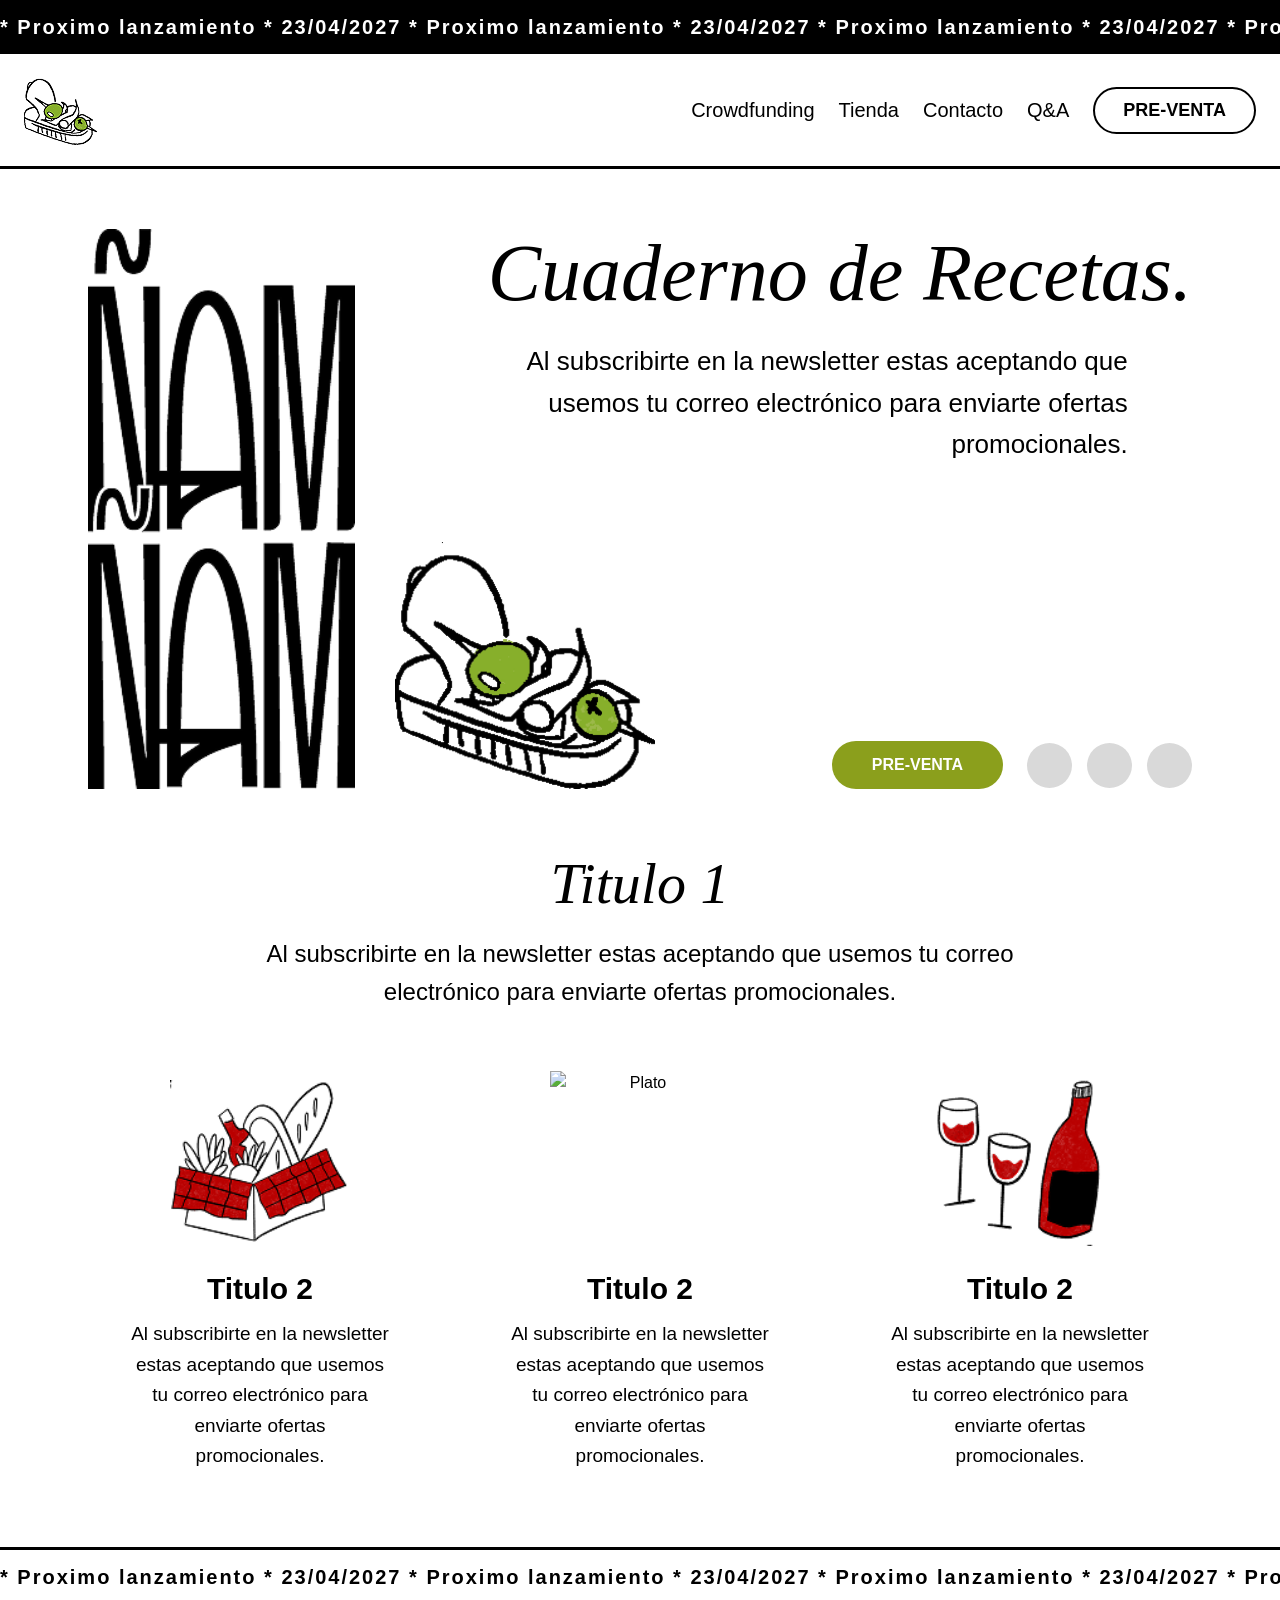
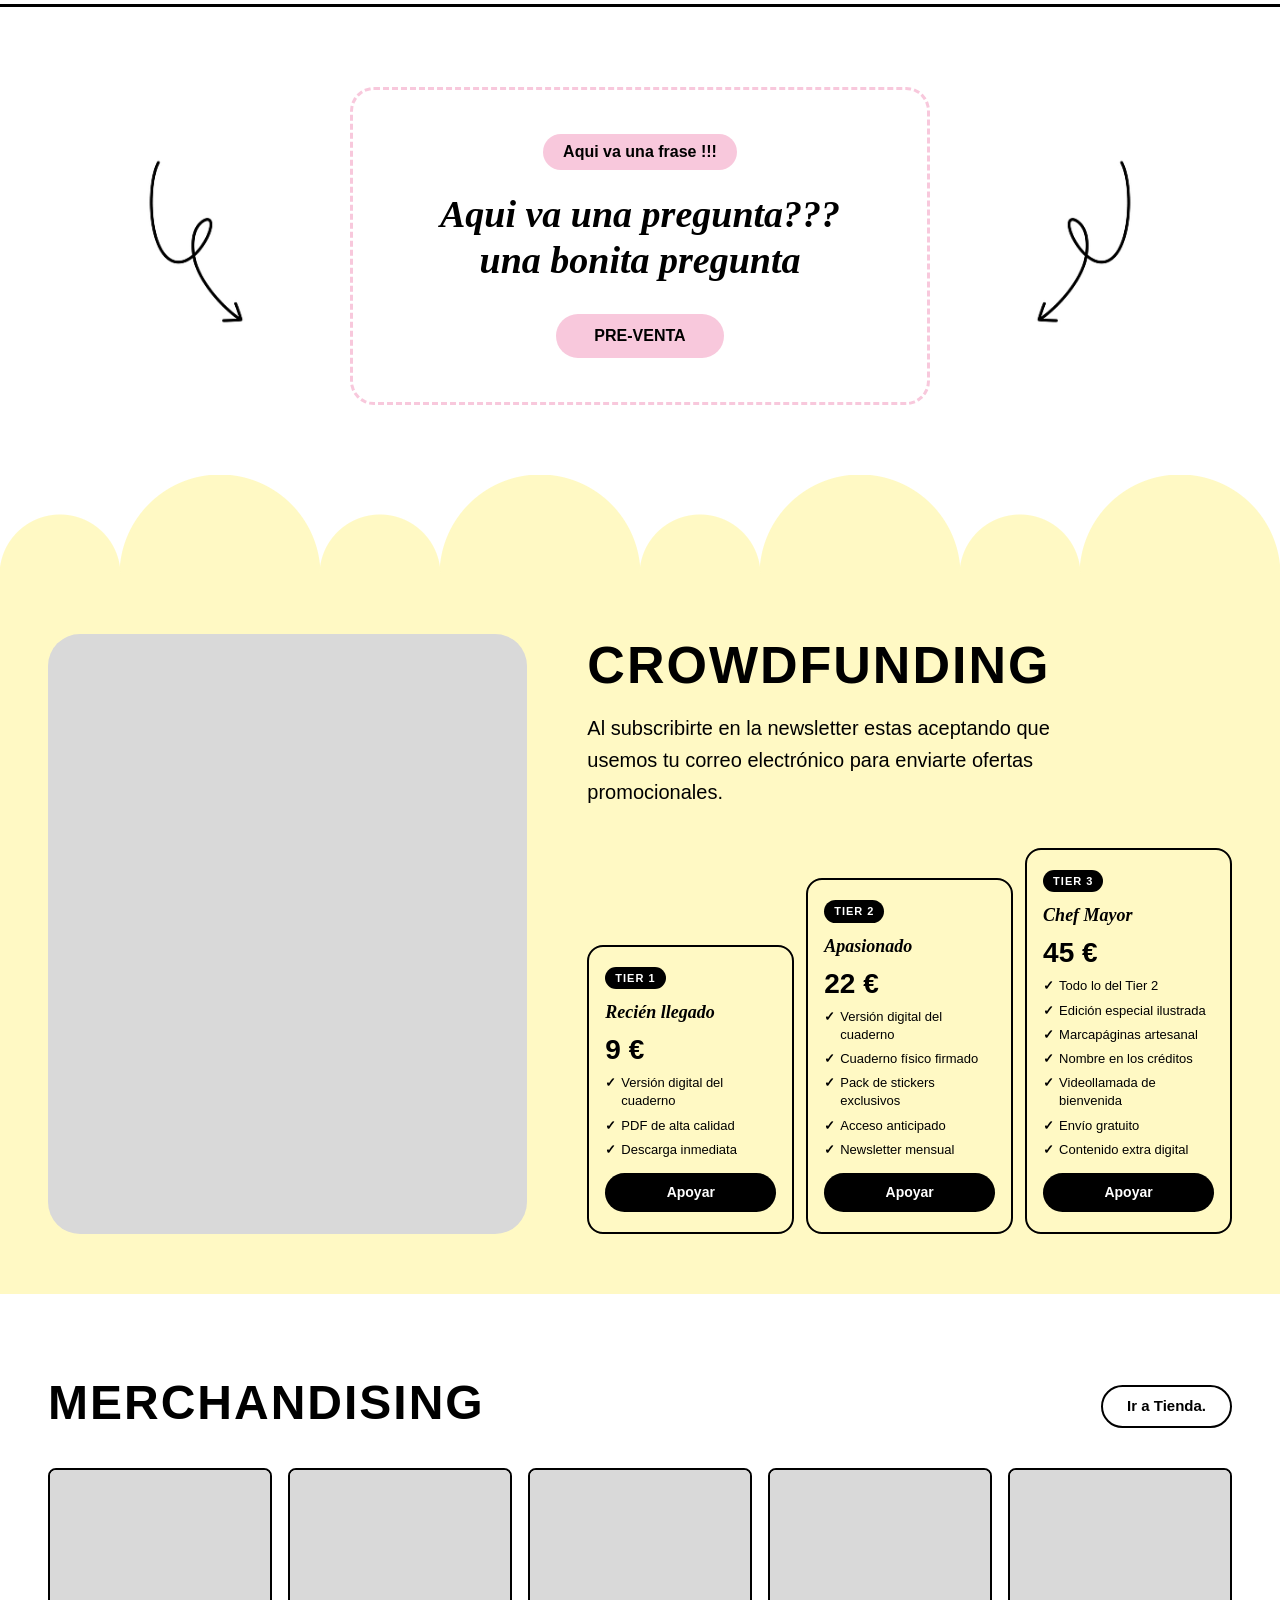
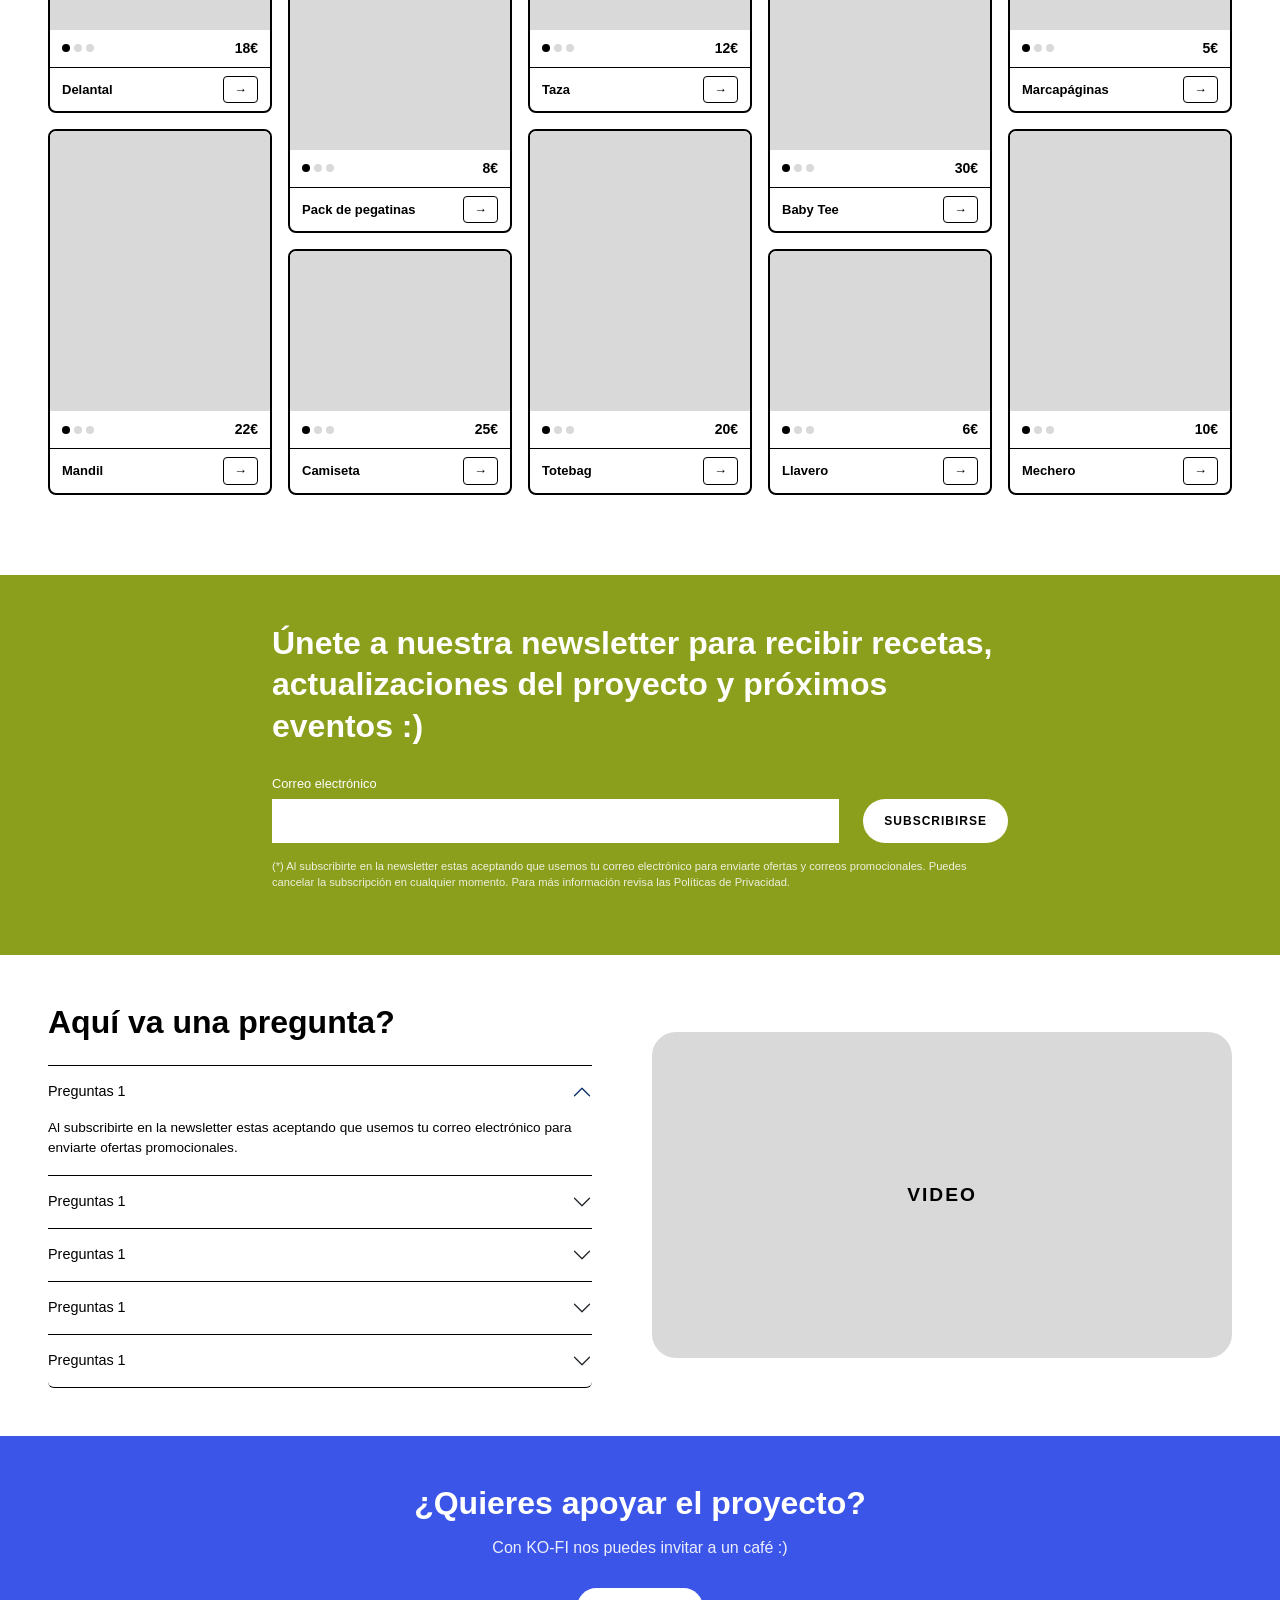
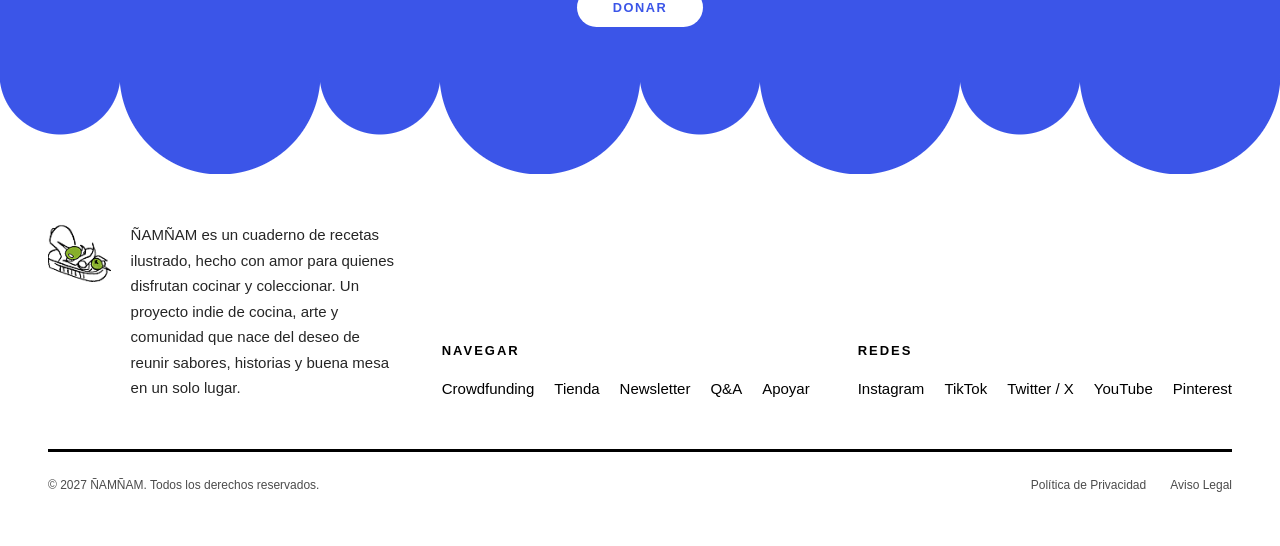
==== index.html @ a2056b52 "Arreglos estilos" ====
<!DOCTYPE html>
<html lang="es">
<head>
    <meta charset="UTF-8">
    <meta name="viewport" content="width=device-width, initial-scale=1.0">
    <title>ÑAMÑAM - Cuaderno de Recetas</title>
    <!-- Bootstrap 5 CSS -->
    <link href="https://cdn.jsdelivr.net/npm/bootstrap@5.3.0/dist/css/bootstrap.min.css" rel="stylesheet">
    <!-- Estilos propios -->
    <link rel="stylesheet" href="css/styles.css">
</head>
<body>

    <!-- MARQUESINA SUPERIOR -->
    <div class="marquesina">
        <div class="marquesina-contenido">
            <span>* Proximo lanzamiento * 23/04/2027 * Proximo lanzamiento * 23/04/2027 * Proximo lanzamiento * 23/04/2027 * Proximo lanzamiento * 23/04/2027 * Proximo lanzamiento * 23/04/2027 * Proximo lanzamiento * 23/04/2027 * Proximo lanzamiento * 23/04/2027 * Proximo lanzamiento * 23/04/2027 </span>
            <span>* Proximo lanzamiento * 23/04/2027 * Proximo lanzamiento * 23/04/2027 * Proximo lanzamiento * 23/04/2027 * Proximo lanzamiento * 23/04/2027 * Proximo lanzamiento * 23/04/2027 * Proximo lanzamiento * 23/04/2027 * Proximo lanzamiento * 23/04/2027 * Proximo lanzamiento * 23/04/2027 </span>
        </div>
    </div>

    <!-- NAVBAR -->
    <nav class="navbar navbar-expand-md py-3">
        <div class="container-fluid d-flex justify-content-between align-items-center px-4">
            <a class="navbar-brand" href="index.html">
                <img src="img/icono-navbar.png" alt="ÑAMÑAM" height="65">
            </a>

            <!-- Boton hamburguesa movil (muestra "+") -->
            <button class="menu-toggle d-md-none ms-auto" id="btnAbrirMenu">+</button>

            <!-- Links desktop -->
            <div class="d-none d-md-flex align-items-center gap-4 ms-auto">
                <a href="#crowdfunding">Crowdfunding</a>
                <a href="#merchandising">Tienda</a>
                <a href="#contacto">Contacto</a>
                <a href="#qa">Q&A</a>
                <a href="#" class="btn-preventa">PRE-VENTA</a>
            </div>
        </div>
    </nav>

    <!-- MENU MOVIL FULLSCREEN -->
    <div class="menu-movil" id="menuMovil">
        <button class="menu-cerrar" id="btnCerrarMenu">&times;</button>
        <div class="menu-movil-links">
            <a href="index.html"><strong>INICIO</strong></a>
            <a href="#crowdfunding">Crowdfunding</a>
            <a href="#merchandising">Tienda</a>
            <a href="#contacto">Contacto</a>
            <a href="#qa">Q&A</a>
            <a href="#" class="btn-preventa-movil">PRE-VENTA</a>
        </div>
        <div class="menu-movil-imagen">
            <div class="placeholder-img" style="width: 100%; height: 300px;"></div>
        </div>
    </div>

    <!-- HERO -->
    <section id="hero">
        <div class="container-fluid px-5">
            <div class="row align-items-start">
                <!-- Columna izquierda: logo + personaje -->
                <div class="col-md-4 mb-4 mb-md-0">
                    <div class="hero-logo-wrapper">
                        <img src="img/namnam-logo.png" alt="ÑAM NAM" class="hero-logo">
                        <img src="img/lata-namnam.png" alt="Personaje ÑAMÑAM" class="hero-personaje">
                    </div>
                </div>
                <!-- Columna derecha: texto, boton y redes -->
                <div class="col-md-8 d-flex flex-column align-items-end text-end">
                    <div>
                        <h1 class="hero-titulo">Cuaderno de Recetas.</h1>
                        <p class="hero-texto">Al subscribirte en la newsletter estas aceptando que usemos tu correo electrónico para enviarte ofertas promocionales.</p>
                    </div>
                    <div class="hero-bottom d-flex align-items-center gap-4">
                        <a href="#" class="btn-preventa-hero">PRE-VENTA</a>
                        <div class="hero-redes">
                            <a href="#" class="red-social"></a>
                            <a href="#" class="red-social"></a>
                            <a href="#" class="red-social"></a>
                        </div>
                    </div>
                </div>
            </div>
        </div>
    </section>

    

    <!-- SECCION CARACTERISTICAS -->
    <section id="caracteristicas">
        <div class="container">
            <div class="caracteristicas-intro text-center">
                <h2 class="caracteristicas-titulo">Titulo 1</h2>
                <p class="caracteristicas-subtitulo">Al subscribirte en la newsletter estas aceptando que usemos tu correo electrónico para enviarte ofertas promocionales.</p>
            </div>
            <div class="row caracteristicas-items">
                <div class="col-md-4 caracteristica-item">
                    <img src="img/cesta.png" alt="Cesta" class="caracteristica-img">
                    <h3 class="caracteristica-titulo">Titulo 2</h3>
                    <p class="caracteristica-texto">Al subscribirte en la newsletter estas aceptando que usemos tu correo electrónico para enviarte ofertas promocionales.</p>
                </div>
                <div class="col-md-4 caracteristica-item">
                    <img src="img/plato.png" alt="Plato" class="caracteristica-img">
                    <h3 class="caracteristica-titulo">Titulo 2</h3>
                    <p class="caracteristica-texto">Al subscribirte en la newsletter estas aceptando que usemos tu correo electrónico para enviarte ofertas promocionales.</p>
                </div>
                <div class="col-md-4 caracteristica-item">
                    <img src="img/vino.png" alt="Vino" class="caracteristica-img">
                    <h3 class="caracteristica-titulo">Titulo 2</h3>
                    <p class="caracteristica-texto">Al subscribirte en la newsletter estas aceptando que usemos tu correo electrónico para enviarte ofertas promocionales.</p>
                </div>
            </div>
        </div>
        <div class="marquesina-blanca">
            <div class="marquesina-contenido">
                <span>* Proximo lanzamiento * 23/04/2027 * Proximo lanzamiento * 23/04/2027 * Proximo lanzamiento * 23/04/2027 * Proximo lanzamiento * 23/04/2027 * Proximo lanzamiento * 23/04/2027 * Proximo lanzamiento * 23/04/2027 * Proximo lanzamiento * 23/04/2027 * Proximo lanzamiento * 23/04/2027 </span>
                <span>* Proximo lanzamiento * 23/04/2027 * Proximo lanzamiento * 23/04/2027 * Proximo lanzamiento * 23/04/2027 * Proximo lanzamiento * 23/04/2027 * Proximo lanzamiento * 23/04/2027 * Proximo lanzamiento * 23/04/2027 * Proximo lanzamiento * 23/04/2027 * Proximo lanzamiento * 23/04/2027 </span>
            </div>
        </div>
    </section>

    <!-- SECCION PREVENTA + CROWDFUNDING -->
    <section id="crowdfunding">

        <!-- Caja frase/pregunta con borde rosa discontinuo -->
        <div class="preventa-box-wrapper">
            <div class="preventa-arrow preventa-arrow-left">
                <img src="img/flecha-cajarosa.png" alt="">
            </div>
            <div class="preventa-box text-center">
                <span class="preventa-tag">Aqui va una frase !!!</span>
                <p class="preventa-pregunta">Aqui va una pregunta??? una bonita pregunta</p>
                <a href="#" class="btn-preventa-pink">PRE-VENTA</a>
            </div>
            <div class="preventa-arrow preventa-arrow-right">
                <img src="img/flecha-cajarosa.png" alt="">
            </div>
        </div>

        <!-- Borde superior semicirculos -->
        <div class="crowdfunding-wave"></div>

        <!-- Area crowdfunding -->
        <div class="crowdfunding-content">
            <div class="container-fluid px-5">
                <div class="row align-items-stretch">
                    <!-- Imagen izquierda -->
                    <div class="col-md-5 mb-4 mb-md-0 d-flex">
                        <div class="placeholder-img crowdfunding-img-placeholder"></div>
                    </div>
                    <!-- Contenido derecha -->
                    <div class="col-md-7 ps-md-5">
                        <h2 class="crowdfunding-titulo">CROWDFUNDING</h2>
                        <p class="crowdfunding-subtitulo">Al subscribirte en la newsletter estas aceptando que usemos tu correo electrónico para enviarte ofertas promocionales.</p>
                        <div class="tiers-container">

                            <!-- Tier 1 -->
                            <div class="tier-card">
                                <span class="tier-badge">Tier 1</span>
                                <p class="tier-card-nombre">Recién llegado</p>
                                <p class="tier-card-precio">9 €</p>
                                <ul class="tier-card-features">
                                    <li>Versión digital del cuaderno</li>
                                    <li>PDF de alta calidad</li>
                                    <li>Descarga inmediata</li>
                                </ul>
                                <a href="#" class="tier-card-btn">Apoyar</a>
                            </div>

                            <!-- Tier 2 -->
                            <div class="tier-card tier-card--medio">
                                <span class="tier-badge">Tier 2</span>
                                <p class="tier-card-nombre">Apasionado</p>
                                <p class="tier-card-precio">22 €</p>
                                <ul class="tier-card-features">
                                    <li>Versión digital del cuaderno</li>
                                    <li>Cuaderno físico firmado</li>
                                    <li>Pack de stickers exclusivos</li>
                                    <li>Acceso anticipado</li>
                                    <li>Newsletter mensual</li>
                                </ul>
                                <a href="#" class="tier-card-btn">Apoyar</a>
                            </div>

                            <!-- Tier 3 -->
                            <div class="tier-card tier-card--premium">
                                <span class="tier-badge tier-badge--premium">Tier 3</span>
                                <p class="tier-card-nombre">Chef Mayor</p>
                                <p class="tier-card-precio">45 €</p>
                                <ul class="tier-card-features">
                                    <li>Todo lo del Tier 2</li>
                                    <li>Edición especial ilustrada</li>
                                    <li>Marcapáginas artesanal</li>
                                    <li>Nombre en los créditos</li>
                                    <li>Videollamada de bienvenida</li>
                                    <li>Envío gratuito</li>
                                    <li>Contenido extra digital</li>
                                </ul>
                                <a href="#" class="tier-card-btn tier-card-btn--premium">Apoyar</a>
                            </div>

                        </div>
                    </div>
                </div>
            </div>
        </div>

    </section>

    <!-- MERCHANDISING -->
    <section id="merchandising">
        <div class="container-fluid px-5">

            <!-- Cabecera -->
            <div class="merch-header">
                <h2 class="merch-titulo">MERCHANDISING</h2>
                <a href="#" class="btn-ir-tienda">Ir a Tienda.</a>
            </div>

            <div class="merch-masonry">
                    <div class="merch-col">
                        <div class="merch-card">
                            <div class="placeholder-img merch-img"></div>
                            <div class="merch-card-meta">
                                <div class="merch-dots"><span class="merch-dot merch-dot--on"></span><span class="merch-dot"></span><span class="merch-dot"></span></div>
                                <span class="merch-precio">18€</span>
                            </div>
                            <div class="merch-card-footer">
                                <span class="merch-nombre">Delantal</span>
                                <a href="#" class="merch-ir">→</a>
                            </div>
                        </div>
                        <div class="merch-card">
                            <div class="placeholder-img merch-img merch-img--tall"></div>
                            <div class="merch-card-meta">
                                <div class="merch-dots"><span class="merch-dot merch-dot--on"></span><span class="merch-dot"></span><span class="merch-dot"></span></div>
                                <span class="merch-precio">22€</span>
                            </div>
                            <div class="merch-card-footer">
                                <span class="merch-nombre">Mandil</span>
                                <a href="#" class="merch-ir">→</a>
                            </div>
                        </div>
                    </div>
                    <div class="merch-col">
                        <div class="merch-card">
                            <div class="placeholder-img merch-img merch-img--tall"></div>
                            <div class="merch-card-meta">
                                <div class="merch-dots"><span class="merch-dot merch-dot--on"></span><span class="merch-dot"></span><span class="merch-dot"></span></div>
                                <span class="merch-precio">8€</span>
                            </div>
                            <div class="merch-card-footer">
                                <span class="merch-nombre">Pack de pegatinas</span>
                                <a href="#" class="merch-ir">→</a>
                            </div>
                        </div>
                        <div class="merch-card">
                            <div class="placeholder-img merch-img"></div>
                            <div class="merch-card-meta">
                                <div class="merch-dots"><span class="merch-dot merch-dot--on"></span><span class="merch-dot"></span><span class="merch-dot"></span></div>
                                <span class="merch-precio">25€</span>
                            </div>
                            <div class="merch-card-footer">
                                <span class="merch-nombre">Camiseta</span>
                                <a href="#" class="merch-ir">→</a>
                            </div>
                        </div>
                    </div>
                    <div class="merch-col">
                        <div class="merch-card">
                            <div class="placeholder-img merch-img"></div>
                            <div class="merch-card-meta">
                                <div class="merch-dots"><span class="merch-dot merch-dot--on"></span><span class="merch-dot"></span><span class="merch-dot"></span></div>
                                <span class="merch-precio">12€</span>
                            </div>
                            <div class="merch-card-footer">
                                <span class="merch-nombre">Taza</span>
                                <a href="#" class="merch-ir">→</a>
                            </div>
                        </div>
                        <div class="merch-card">
                            <div class="placeholder-img merch-img merch-img--tall"></div>
                            <div class="merch-card-meta">
                                <div class="merch-dots"><span class="merch-dot merch-dot--on"></span><span class="merch-dot"></span><span class="merch-dot"></span></div>
                                <span class="merch-precio">20€</span>
                            </div>
                            <div class="merch-card-footer">
                                <span class="merch-nombre">Totebag</span>
                                <a href="#" class="merch-ir">→</a>
                            </div>
                        </div>
                    </div>
                    <div class="merch-col">
                        <div class="merch-card">
                            <div class="placeholder-img merch-img merch-img--tall"></div>
                            <div class="merch-card-meta">
                                <div class="merch-dots"><span class="merch-dot merch-dot--on"></span><span class="merch-dot"></span><span class="merch-dot"></span></div>
                                <span class="merch-precio">30€</span>
                            </div>
                            <div class="merch-card-footer">
                                <span class="merch-nombre">Baby Tee</span>
                                <a href="#" class="merch-ir">→</a>
                            </div>
                        </div>
                        <div class="merch-card">
                            <div class="placeholder-img merch-img"></div>
                            <div class="merch-card-meta">
                                <div class="merch-dots"><span class="merch-dot merch-dot--on"></span><span class="merch-dot"></span><span class="merch-dot"></span></div>
                                <span class="merch-precio">6€</span>
                            </div>
                            <div class="merch-card-footer">
                                <span class="merch-nombre">Llavero</span>
                                <a href="#" class="merch-ir">→</a>
                            </div>
                        </div>
                    </div>
                    <div class="merch-col">
                        <div class="merch-card">
                            <div class="placeholder-img merch-img"></div>
                            <div class="merch-card-meta">
                                <div class="merch-dots"><span class="merch-dot merch-dot--on"></span><span class="merch-dot"></span><span class="merch-dot"></span></div>
                                <span class="merch-precio">5€</span>
                            </div>
                            <div class="merch-card-footer">
                                <span class="merch-nombre">Marcapáginas</span>
                                <a href="#" class="merch-ir">→</a>
                            </div>
                        </div>
                        <div class="merch-card">
                            <div class="placeholder-img merch-img merch-img--tall"></div>
                            <div class="merch-card-meta">
                                <div class="merch-dots"><span class="merch-dot merch-dot--on"></span><span class="merch-dot"></span><span class="merch-dot"></span></div>
                                <span class="merch-precio">10€</span>
                            </div>
                            <div class="merch-card-footer">
                                <span class="merch-nombre">Mechero</span>
                                <a href="#" class="merch-ir">→</a>
                            </div>
                        </div>
                    </div>
                </div>

        </div>
    </section>

    <!-- NEWSLETTER -->
    <section id="newsletter">
        <div class="container py-5">
            <div class="row justify-content-center">
                <div class="col-12 col-md-10 col-lg-8">
                    <h2 class="newsletter-titulo">Únete a nuestra newsletter para recibir recetas, actualizaciones del proyecto y próximos eventos :)</h2>
                    <div class="newsletter-form mt-4">
                        <label class="newsletter-label" for="newsletter-email">Correo electrónico</label>
                        <div class="d-flex gap-4 mt-1">
                            <input type="email" id="newsletter-email" class="form-control newsletter-input" placeholder="">
                            <button class="btn newsletter-btn" type="button">SUBSCRIBIRSE</button>
                        </div>
                    </div>
                    <p class="newsletter-disclaimer mt-3">(*) Al subscribirte en la newsletter estas aceptando que usemos tu correo electrónico para enviarte ofertas y correos promocionales. Puedes cancelar la subscripción en cualquier momento. Para más información revisa las Políticas de Privacidad.</p>
                </div>
            </div>
        </div>
    </section>

    <!-- FAQ + VIDEO -->
    <section id="qa">
        <div class="container-fluid px-5 py-5">
            <div class="row align-items-center">

                <!-- Columna izquierda: FAQ -->
                <div class="col-12 col-md-6 pe-md-5">
                    <h2 class="faq-titulo mb-4">Aquí va una pregunta?</h2>
                    <div class="accordion faq-accordion" id="faqAccordion">

                        <div class="accordion-item faq-item">
                            <h2 class="accordion-header">
                                <button class="accordion-button faq-btn" type="button" data-bs-toggle="collapse" data-bs-target="#faq1">
                                    Preguntas 1
                                </button>
                            </h2>
                            <div id="faq1" class="accordion-collapse collapse show" data-bs-parent="#faqAccordion">
                                <div class="accordion-body faq-body">
                                    Al subscribirte en la newsletter estas aceptando que usemos tu correo electrónico para enviarte ofertas promocionales.
                                </div>
                            </div>
                        </div>

                        <div class="accordion-item faq-item">
                            <h2 class="accordion-header">
                                <button class="accordion-button faq-btn collapsed" type="button" data-bs-toggle="collapse" data-bs-target="#faq2">
                                    Preguntas 1
                                </button>
                            </h2>
                            <div id="faq2" class="accordion-collapse collapse" data-bs-parent="#faqAccordion">
                                <div class="accordion-body faq-body">
                                    Al subscribirte en la newsletter estas aceptando que usemos tu correo electrónico para enviarte ofertas promocionales.
                                </div>
                            </div>
                        </div>

                        <div class="accordion-item faq-item">
                            <h2 class="accordion-header">
                                <button class="accordion-button faq-btn collapsed" type="button" data-bs-toggle="collapse" data-bs-target="#faq3">
                                    Preguntas 1
                                </button>
                            </h2>
                            <div id="faq3" class="accordion-collapse collapse" data-bs-parent="#faqAccordion">
                                <div class="accordion-body faq-body">
                                    Al subscribirte en la newsletter estas aceptando que usemos tu correo electrónico para enviarte ofertas promocionales.
                                </div>
                            </div>
                        </div>

                        <div class="accordion-item faq-item">
                            <h2 class="accordion-header">
                                <button class="accordion-button faq-btn collapsed" type="button" data-bs-toggle="collapse" data-bs-target="#faq4">
                                    Preguntas 1
                                </button>
                            </h2>
                            <div id="faq4" class="accordion-collapse collapse" data-bs-parent="#faqAccordion">
                                <div class="accordion-body faq-body">
                                    Al subscribirte en la newsletter estas aceptando que usemos tu correo electrónico para enviarte ofertas promocionales.
                                </div>
                            </div>
                        </div>

                        <div class="accordion-item faq-item">
                            <h2 class="accordion-header">
                                <button class="accordion-button faq-btn collapsed" type="button" data-bs-toggle="collapse" data-bs-target="#faq5">
                                    Preguntas 1
                                </button>
                            </h2>
                            <div id="faq5" class="accordion-collapse collapse" data-bs-parent="#faqAccordion">
                                <div class="accordion-body faq-body">
                                    Al subscribirte en la newsletter estas aceptando que usemos tu correo electrónico para enviarte ofertas promocionales.
                                </div>
                            </div>
                        </div>

                    </div>
                </div>

                <!-- Columna derecha: Video -->
                <div class="col-12 col-md-6 mt-5 mt-md-0 d-flex">
                    <div class="faq-video-placeholder">
                        <span class="faq-video-label">VIDEO</span>
                    </div>
                </div>

            </div>
        </div>
    </section>

    <!-- APOYAR / KO-FI -->
    <section id="apoyar">
        <div class="container py-5 text-center">
            <h2 class="apoyar-titulo">¿Quieres apoyar el proyecto?</h2>
            <p class="apoyar-subtitulo">Con KO-FI nos puedes invitar a un café :)</p>
            <a href="https://ko-fi.com" target="_blank" class="btn-donar">DONAR</a>
        </div>
    </section>

    <!-- WAVE TRANSICION APOYAR -> FOOTER -->
    <div class="apoyar-wave"></div>

    <!-- FOOTER -->
    <footer id="footer">
        <div class="container-fluid px-5 pt-5 pb-4">
            <div class="footer-top">

                <!-- Logo + descripcion en horizontal -->
                <div class="footer-brand">
                    <img src="img/icono-navbar.png" alt="ÑAMÑAM" class="footer-logo">
                    <p class="footer-descripcion">ÑAMÑAM es un cuaderno de recetas ilustrado, hecho con amor para quienes disfrutan cocinar y coleccionar. Un proyecto indie de cocina, arte y comunidad que nace del deseo de reunir sabores, historias y buena mesa en un solo lugar.</p>
                </div>

                <!-- Navegar + Redes agrupadas a la derecha -->
                <div class="footer-nav-group">
                    <div>
                        <h4 class="footer-heading">Navegar</h4>
                        <ul class="footer-links">
                            <li><a href="#crowdfunding">Crowdfunding</a></li>
                            <li><a href="#merchandising">Tienda</a></li>
                            <li><a href="#newsletter">Newsletter</a></li>
                            <li><a href="#qa">Q&A</a></li>
                            <li><a href="#apoyar">Apoyar</a></li>
                        </ul>
                    </div>
                    <div>
                        <h4 class="footer-heading">Redes</h4>
                        <ul class="footer-links">
                            <li><a href="#">Instagram</a></li>
                            <li><a href="#">TikTok</a></li>
                            <li><a href="#">Twitter / X</a></li>
                            <li><a href="#">YouTube</a></li>
                            <li><a href="#">Pinterest</a></li>
                        </ul>
                    </div>
                </div>

            </div>

            <!-- Linea separadora -->
            <div class="footer-divider"></div>

            <!-- Copyright + legal -->
            <div class="footer-bottom">
                <span class="footer-copy">© 2027 ÑAMÑAM. Todos los derechos reservados.</span>
                <div class="footer-legal">
                    <a href="#">Política de Privacidad</a>
                    <a href="#">Aviso Legal</a>
                </div>
            </div>
        </div>
    </footer>

    <!-- Bootstrap 5 JS -->
    <script src="https://cdn.jsdelivr.net/npm/bootstrap@5.3.0/dist/js/bootstrap.bundle.min.js"></script>
    <!-- JS propio -->
    <script src="js/main.js"></script>
</body>
</html>
---- css/styles.css ----
/* ===== VARIABLES GLOBALES ===== */
:root {
    --verde-oliva: #8B9F1C;
    --rosa: #F8C8DC;
    --amarillo: #FFF9C4;
    --gris: #D9D9D9;
    --negro: #000000;
    --blanco: #FFFFFF;
}

/* ===== RESET BASICO ===== */
* {
    margin: 0;
    padding: 0;
    box-sizing: border-box;
}

body {
    font-family: Arial, Helvetica, sans-serif;
    color: var(--negro);
    background-color: var(--blanco);
}

a {
    text-decoration: none;
    color: var(--negro);
}

img {
    max-width: 100%;
    height: auto;
}

/* ===== MARQUESINA ===== */
.marquesina {
    background-color: var(--negro);
    color: var(--blanco);
    overflow: hidden;
    white-space: nowrap;
    padding: 12px 0;
    font-size: 20px;
    font-weight: bold;
    letter-spacing: 2px;
}

.marquesina-contenido {
    display: inline-block;
    animation: marquesina-scroll 30s linear infinite;
}

.marquesina-contenido span {
    display: inline-block;
}

@keyframes marquesina-scroll {
    0% {
        transform: translateX(0);
    }
    100% {
        transform: translateX(-50%);
    }
}

/* ===== NAVBAR ===== */
.navbar {
    background-color: var(--blanco);
    border-bottom: 3px solid var(--negro);
}

.navbar a {
    font-size: 20px;
}

.btn-preventa {
    border: 2px solid var(--negro);
    border-radius: 50px;
    padding: 8px 28px !important;
    font-size: 18px !important;
    font-weight: bold;
    transition: background-color 0.3s;
}

.btn-preventa:hover {
    background-color: var(--negro);
    color: var(--blanco);
}

/* ===== BOTON MENU MOVIL (+) ===== */
.menu-toggle {
    background: none;
    border: none;
    font-size: 30px;
    font-weight: bold;
    cursor: pointer;
    line-height: 1;
    position: absolute;
    right: 15px;
    top: 50%;
    transform: translateY(-50%);
}

.navbar .container {
    position: relative;
}

/* ===== MENU MOVIL FULLSCREEN ===== */
.menu-movil {
    display: none;
    position: fixed;
    top: 0;
    left: 0;
    width: 100%;
    height: 100vh;
    background-color: var(--blanco);
    z-index: 9999;
    padding: 30px;
    flex-direction: column;
}

.menu-movil.activo {
    display: flex;
}

.menu-cerrar {
    background: none;
    border: none;
    font-size: 35px;
    cursor: pointer;
    align-self: flex-end;
}

.menu-movil-links {
    display: flex;
    flex-direction: column;
    gap: 20px;
    margin-top: 20px;
    font-size: 20px;
}

.btn-preventa-movil {
    border: 2px solid var(--negro);
    border-radius: 50px;
    padding: 8px 25px;
    display: inline-block;
    width: fit-content;
    font-weight: bold;
}

.menu-movil-imagen {
    margin-top: auto;
    text-align: center;
}

/* ===== PLACEHOLDERS DE IMAGEN ===== */
.placeholder-img {
    background-color: var(--gris);
    width: 100%;
    height: 200px;
}

/* ===== HERO ===== */
#hero {
    padding: 0 40px 60px;
    margin-top: 60px;
}

#hero .col-md-8 {
    align-self: flex-start;
    padding-top: 0;
    min-height: 560px;
    justify-content: space-between;
}

.hero-logo-wrapper {
    display: flex;
    align-items: flex-end;
    gap: 40px;
}

.hero-logo {
    height: 560px;
    width: auto;
    flex-shrink: 0;
}

.hero-personaje {
    width: 260px;
    flex-shrink: 0;
    align-self: flex-end;
}

.hero-titulo {
    font-family: Georgia, 'Times New Roman', serif;
    font-size: 80px;
    font-style: italic;
    margin-bottom: 24px;
    line-height: 1.1;
}

.hero-texto {
    font-size: 26px;
    line-height: 1.6;
    margin-bottom: 36px;
    max-width: 50vw;
}

.btn-preventa-hero {
    display: inline-block;
    background-color: var(--verde-oliva);
    color: var(--blanco);
    padding: 12px 40px;
    border-radius: 50px;
    font-weight: bold;
    font-size: 16px;
}

.btn-preventa-hero:hover {
    background-color: #6e7f16;
    color: var(--blanco);
}

.hero-redes {
    display: flex;
    gap: 15px;
}

.red-social {
    display: inline-block;
    width: 45px;
    height: 45px;
    background-color: var(--gris);
    border-radius: 50%;
}

.red-social:hover {
    background-color: #b0b0b0;
}

@media (max-width: 767px) {
    .hero-logo {
        height: 250px;
    }
    .hero-personaje {
        width: 120px;
    }
    #hero .col-md-7 {
        align-items: flex-start !important;
        text-align: left !important;
    }
}

/* ===== GALERIA HERO ===== */
#galeria-hero {
    padding: 0 0 60px 0;
}

.galeria-img-grande {
    height: 350px;
    border-radius: 10px;
}

.galeria-img-pequena {
    height: 350px;
    border-radius: 10px;
}

@media (max-width: 767px) {
    .galeria-img-grande,
    .galeria-img-pequena {
        height: 200px;
    }
}

/* ===== MARQUESINA BLANCA ===== */
.marquesina-blanca {
    background-color: var(--blanco);
    color: var(--negro);
    border-top: 3px solid var(--negro);
    border-bottom: 3px solid var(--negro);
    overflow: hidden;
    white-space: nowrap;
    padding: 12px 0;
    font-size: 20px;
    font-weight: bold;
    letter-spacing: 2px;
    margin-top: 60px;
}

/* ===== CARACTERISTICAS ===== */
#caracteristicas {
    padding: 0 0 80px;
}

.caracteristicas-intro {
    margin-bottom: 60px;
}

.caracteristicas-titulo {
    font-family: Georgia, 'Times New Roman', serif;
    font-size: 58px;
    font-style: italic;
    margin-bottom: 16px;
}

.caracteristicas-subtitulo {
    font-size: 24px;
    max-width: 800px;
    margin: 0 auto;
    line-height: 1.6;
}

.caracteristica-item {
    display: flex;
    flex-direction: column;
    align-items: center;
    text-align: center;
}

.caracteristica-img {
    width: 180px;
    height: 180px;
    object-fit: contain;
    margin-bottom: 20px;
}

.caracteristica-titulo {
    font-size: 30px;
    font-weight: bold;
    margin-bottom: 12px;
}

.caracteristica-texto {
    font-size: 19px;
    line-height: 1.6;
    max-width: 260px;
}

/* ===== PREVENTA + CROWDFUNDING ===== */
#crowdfunding {
    padding: 0;
}

.preventa-box-wrapper {
    display: flex;
    justify-content: center;
    align-items: center;
    gap: 15px;
    padding: 0 20px 70px;
}

.preventa-box {
    border: 3px dashed var(--rosa);
    border-radius: 24px;
    padding: 44px 64px;
    max-width: 580px;
    width: 100%;
}

.preventa-arrow {
    flex-shrink: 0;
    display: flex;
    align-items: center;
    justify-content: center;
}

.preventa-arrow img {
    width: 280px;
    height: auto;
}

.preventa-arrow-right img {
    transform: scaleX(-1);
}

.preventa-tag {
    display: inline-block;
    background-color: var(--rosa);
    padding: 6px 20px;
    border-radius: 50px;
    font-size: 16px;
    font-weight: bold;
    margin-bottom: 22px;
}

.preventa-pregunta {
    font-family: Georgia, 'Times New Roman', serif;
    font-size: 38px;
    font-style: italic;
    font-weight: bold;
    margin-bottom: 30px;
    line-height: 1.2;
}

.btn-preventa-pink {
    display: inline-block;
    background-color: var(--rosa);
    color: var(--negro);
    padding: 10px 38px;
    border-radius: 50px;
    font-weight: bold;
    font-size: 16px;
}

.btn-preventa-pink:hover {
    background-color: #f0a8c8;
    color: var(--negro);
}

.crowdfunding-wave {
    height: 100px;
    background-image:
        radial-gradient(circle at 50% 100%, #FFF9C4 60px, transparent 61px),
        radial-gradient(circle at 50% 100%, #FFF9C4 100px, transparent 101px);
    background-size: 320px 120px, 320px 200px;
    background-repeat: repeat-x;
    background-position: -100px bottom, 60px bottom;
    background-color: transparent;
    margin-bottom: -1px;
}

.crowdfunding-content {
    background-color: var(--amarillo);
    padding: 60px 0 60px;
    margin-bottom: 80px;
}

.crowdfunding-img-placeholder {
    width: 100%;
    height: 100%;
    min-height: 200px;
    border-radius: 32px;
}

.crowdfunding-titulo {
    font-size: 52px;
    font-weight: 900;
    letter-spacing: 2px;
    margin-bottom: 16px;
}

.crowdfunding-subtitulo {
    font-size: 20px;
    line-height: 1.6;
    max-width: 500px;
    margin-bottom: 40px;
}

.tiers-container {
    display: flex;
    align-items: flex-end;
    gap: 12px;
}

.tier-card {
    flex: 1;
    border: 2px solid var(--negro);
    border-radius: 16px;
    padding: 20px 16px;
    background-color: transparent;
    display: flex;
    flex-direction: column;
    gap: 10px;
}

.tier-badge {
    display: inline-block;
    background-color: var(--negro);
    color: var(--blanco);
    font-size: 11px;
    font-weight: bold;
    letter-spacing: 1px;
    padding: 3px 10px;
    border-radius: 50px;
    width: fit-content;
    text-transform: uppercase;
}

.tier-card-nombre {
    font-family: Georgia, 'Times New Roman', serif;
    font-size: 18px;
    font-style: italic;
    font-weight: bold;
    margin: 0;
}

.tier-card-precio {
    font-size: 28px;
    font-weight: 900;
    margin: 0;
    line-height: 1;
}

.tier-card-features {
    list-style: none;
    padding: 0;
    margin: 0;
    display: flex;
    flex-direction: column;
    gap: 6px;
    flex: 1;
}

.tier-card-features li {
    font-size: 13px;
    line-height: 1.4;
    padding-left: 16px;
    position: relative;
}

.tier-card-features li::before {
    content: "✓";
    position: absolute;
    left: 0;
    font-weight: bold;
}

.tier-card-btn {
    display: block;
    text-align: center;
    background-color: var(--negro);
    color: var(--blanco);
    padding: 9px 0;
    border-radius: 50px;
    font-weight: bold;
    font-size: 14px;
    margin-top: 4px;
}

.tier-card-btn:hover {
    background-color: #333;
    color: var(--blanco);
}

@media (max-width: 767px) {
    .preventa-box {
        padding: 30px 24px;
    }
    .preventa-pregunta {
        font-size: 26px;
    }
    .crowdfunding-img-placeholder {
        height: 260px !important;
    }
    .crowdfunding-titulo {
        font-size: 36px;
    }
    .tiers-container {
        flex-direction: column;
        align-items: stretch;
    }
    .tier-card {
        flex-direction: row;
        flex-wrap: wrap;
        align-items: flex-start;
        gap: 8px;
    }
    .tier-card-features {
        width: 100%;
    }
}

/* ===== MERCHANDISING ===== */
#merchandising {
    padding: 0 0 80px;
    background-color: var(--blanco);
}

.merch-header {
    display: flex;
    justify-content: space-between;
    align-items: center;
    margin-bottom: 28px;
}

.merch-titulo {
    font-size: 48px;
    font-weight: 900;
    letter-spacing: 2px;
}

.btn-ir-tienda {
    border: 2px solid var(--negro);
    border-radius: 50px;
    padding: 8px 24px;
    font-size: 15px;
    font-weight: bold;
    transition: all 0.2s;
}

.btn-ir-tienda:hover {
    background-color: var(--negro);
    color: var(--blanco);
}

/* Masonry con columnas flex */
.merch-masonry {
    display: flex;
    gap: 16px;
    align-items: flex-start;
}

.merch-col {
    flex: 1;
    display: flex;
    flex-direction: column;
    gap: 16px;
}

/* Tarjeta */
.merch-card {
    border: 2px solid var(--negro);
    border-radius: 8px;
    overflow: hidden;
}

.merch-img {
    height: 160px;
    border-radius: 0;
}

.merch-img--tall {
    height: 280px;
}

.merch-card-meta {
    display: flex;
    justify-content: space-between;
    align-items: center;
    padding: 8px 12px;
}

.merch-dots {
    display: flex;
    gap: 4px;
    align-items: center;
}

.merch-dot {
    display: inline-block;
    width: 8px;
    height: 8px;
    border-radius: 50%;
    background-color: var(--gris);
}

.merch-dot--on {
    background-color: var(--negro);
}

.merch-precio {
    font-size: 14px;
    font-weight: bold;
}

.merch-card-footer {
    display: flex;
    justify-content: space-between;
    align-items: center;
    padding: 8px 12px;
    border-top: 1px solid var(--negro);
}

.merch-nombre {
    font-size: 13px;
    font-weight: bold;
}

.merch-ir {
    border: 1px solid var(--negro);
    padding: 3px 10px;
    border-radius: 4px;
    font-size: 13px;
    transition: all 0.2s;
}

.merch-ir:hover {
    background-color: var(--negro);
    color: var(--blanco);
}

@media (max-width: 767px) {
    .merch-masonry {
        flex-wrap: wrap;
    }
    .merch-col {
        flex: 0 0 calc(50% - 8px);
    }
    .merch-titulo {
        font-size: 28px;
    }
}

/* ===== FAQ + VIDEO ===== */
#qa {
    background-color: var(--blanco);
}

.faq-titulo {
    font-size: 2rem;
    font-weight: bold;
}

.faq-accordion {
    border-top: 1px solid var(--negro);
}

.faq-item {
    background: transparent;
    border: none;
    border-bottom: 1px solid var(--negro);
}

.faq-btn {
    background: transparent;
    color: var(--negro);
    font-size: 0.9rem;
    font-weight: normal;
    box-shadow: none;
    padding: 16px 0;
}

.faq-btn:not(.collapsed) {
    background: transparent;
    color: var(--negro);
    box-shadow: none;
}

.faq-btn:focus {
    box-shadow: none;
}

.faq-btn::after {
    filter: none;
}

.faq-body {
    font-size: 0.85rem;
    padding: 0 0 16px 0;
    color: var(--negro);
}

.faq-video-placeholder {
    width: 100%;
    aspect-ratio: 16 / 9;
    background-color: var(--gris);
    border-radius: 24px;
    display: flex;
    align-items: center;
    justify-content: center;
}

.faq-video-label {
    font-size: 1.2rem;
    font-weight: bold;
    color: var(--negro);
    letter-spacing: 2px;
}

/* ===== NEWSLETTER ===== */
#newsletter {
    background-color: var(--verde-oliva);
}

.newsletter-titulo {
    font-size: 2rem;
    font-weight: bold;
    color: var(--blanco);
    line-height: 1.3;
}

.newsletter-label {
    font-size: 0.8rem;
    color: var(--blanco);
}

.newsletter-input {
    background-color: var(--blanco);
    border: none;
    border-radius: 0;
    font-size: 1rem;
    height: 44px;
}

.newsletter-input:focus {
    outline: none;
    box-shadow: none;
}

.newsletter-btn {
    background-color: var(--blanco);
    color: var(--negro);
    border-radius: 50px;
    font-size: 0.75rem;
    font-weight: bold;
    letter-spacing: 1px;
    white-space: nowrap;
    padding: 0 20px;
    height: 44px;
}

.newsletter-btn:hover {
    background-color: var(--negro);
    color: var(--blanco);
}

.newsletter-disclaimer {
    font-size: 0.7rem;
    color: var(--blanco);
    opacity: 0.85;
    line-height: 1.4;
}

@media (max-width: 767px) {
    .newsletter-titulo {
        font-size: 1.4rem;
    }
}

/* ===== APOYAR / KO-FI ===== */
#apoyar {
    background-color: #3B55E8;
}

.apoyar-titulo {
    color: var(--blanco);
    font-size: 2rem;
    font-weight: bold;
    margin-bottom: 14px;
}

.apoyar-subtitulo {
    color: var(--blanco);
    font-size: 1rem;
    margin-bottom: 28px;
    opacity: 0.9;
}

.btn-donar {
    display: inline-block;
    background-color: var(--blanco);
    color: #3B55E8;
    padding: 10px 36px;
    border-radius: 50px;
    font-weight: bold;
    font-size: 0.8rem;
    letter-spacing: 1.5px;
    transition: background-color 0.2s;
}

.btn-donar:hover {
    background-color: #f0f0f0;
    color: #3B55E8;
}

/* ===== WAVE APOYAR -> SOBRE ===== */
.apoyar-wave {
    height: 100px;
    background-image:
        radial-gradient(circle at 50% 0%, #3B55E8 60px, transparent 61px),
        radial-gradient(circle at 50% 0%, #3B55E8 100px, transparent 101px);
    background-size: 320px 120px, 320px 200px;
    background-repeat: repeat-x;
    background-position: -100px top, 60px top;
    background-color: #ffffff;
    margin-top: -1px;
}

/* ===== FOOTER ===== */
#footer {
    background-color: #ffffff;
    padding: 0 0 0;
}

.footer-top {
    display: flex;
    justify-content: space-between;
    align-items: flex-end;
    gap: 40px;
}

.footer-brand {
    display: flex;
    align-items: flex-start;
    gap: 20px;
    flex: 1;
    max-width: 700px;
}

.footer-logo {
    height: 60px;
    width: auto;
    flex-shrink: 0;
}

.footer-descripcion {
    font-size: 15px;
    line-height: 1.7;
    color: var(--negro);
    opacity: 0.85;
    margin: 0;
}

.footer-nav-group {
    display: flex;
    gap: 48px;
    flex-shrink: 0;
}

.footer-heading {
    font-size: 13px;
    font-weight: 900;
    letter-spacing: 2px;
    text-transform: uppercase;
    margin-bottom: 18px;
    color: var(--negro);
}

.footer-links {
    list-style: none;
    padding: 0;
    margin: 0;
    display: flex;
    flex-direction: row;
    flex-wrap: wrap;
    gap: 8px 20px;
}

.footer-links a {
    font-size: 15px;
    color: var(--negro);
    transition: opacity 0.2s;
}

.footer-links a:hover {
    opacity: 0.55;
}

.footer-divider {
    border-top: 3px solid var(--negro);
    margin-top: 48px;
    margin-bottom: 24px;
}

.footer-bottom {
    display: flex;
    justify-content: space-between;
    align-items: center;
    flex-wrap: wrap;
    gap: 12px;
    padding-bottom: 28px;
}

.footer-copy {
    font-size: 12px;
    color: var(--negro);
    opacity: 0.7;
}

.footer-legal {
    display: flex;
    gap: 24px;
}

.footer-legal a {
    font-size: 12px;
    color: var(--negro);
    opacity: 0.7;
    transition: opacity 0.2s;
}

.footer-legal a:hover {
    opacity: 1;
}

@media (max-width: 767px) {
    .footer-top {
        flex-direction: column;
    }
    .footer-brand {
        max-width: 100%;
    }
    .footer-nav-group {
        gap: 32px;
    }
    .footer-bottom {
        flex-direction: column;
        align-items: flex-start;
    }
}
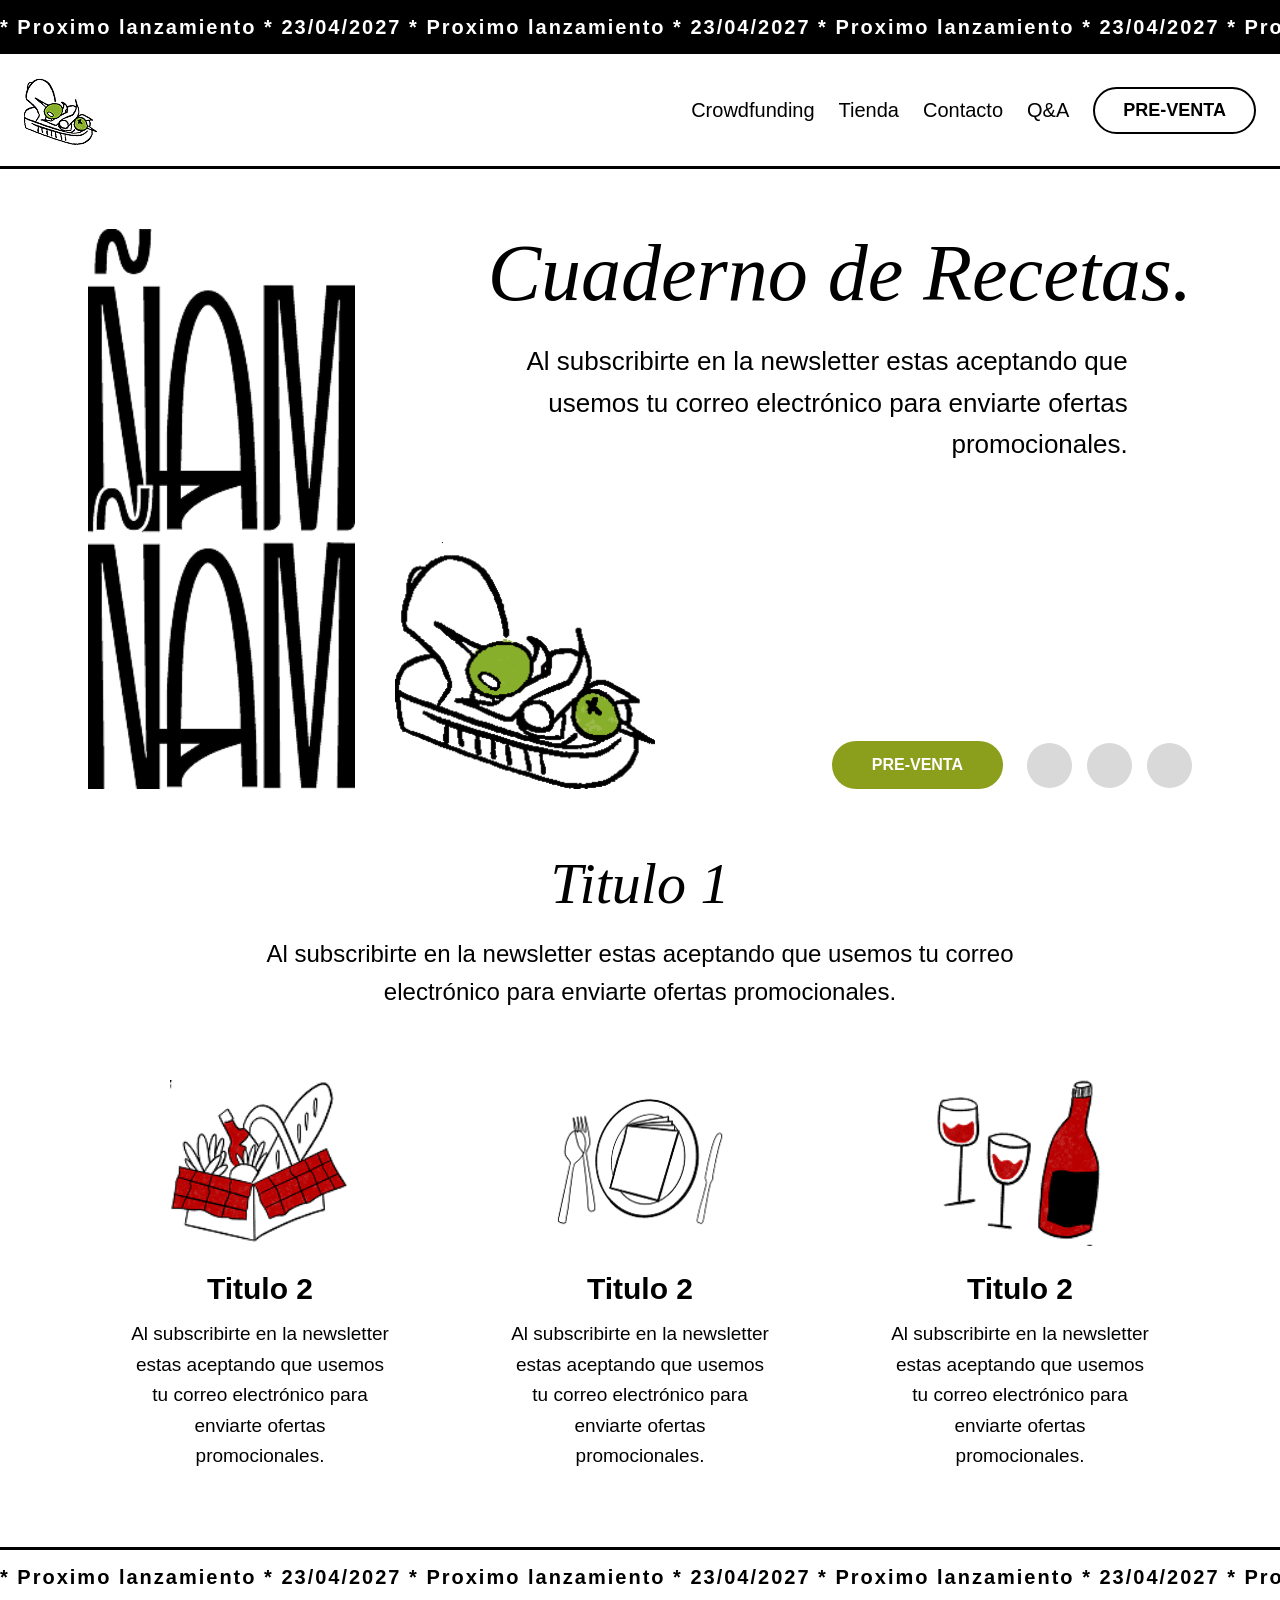
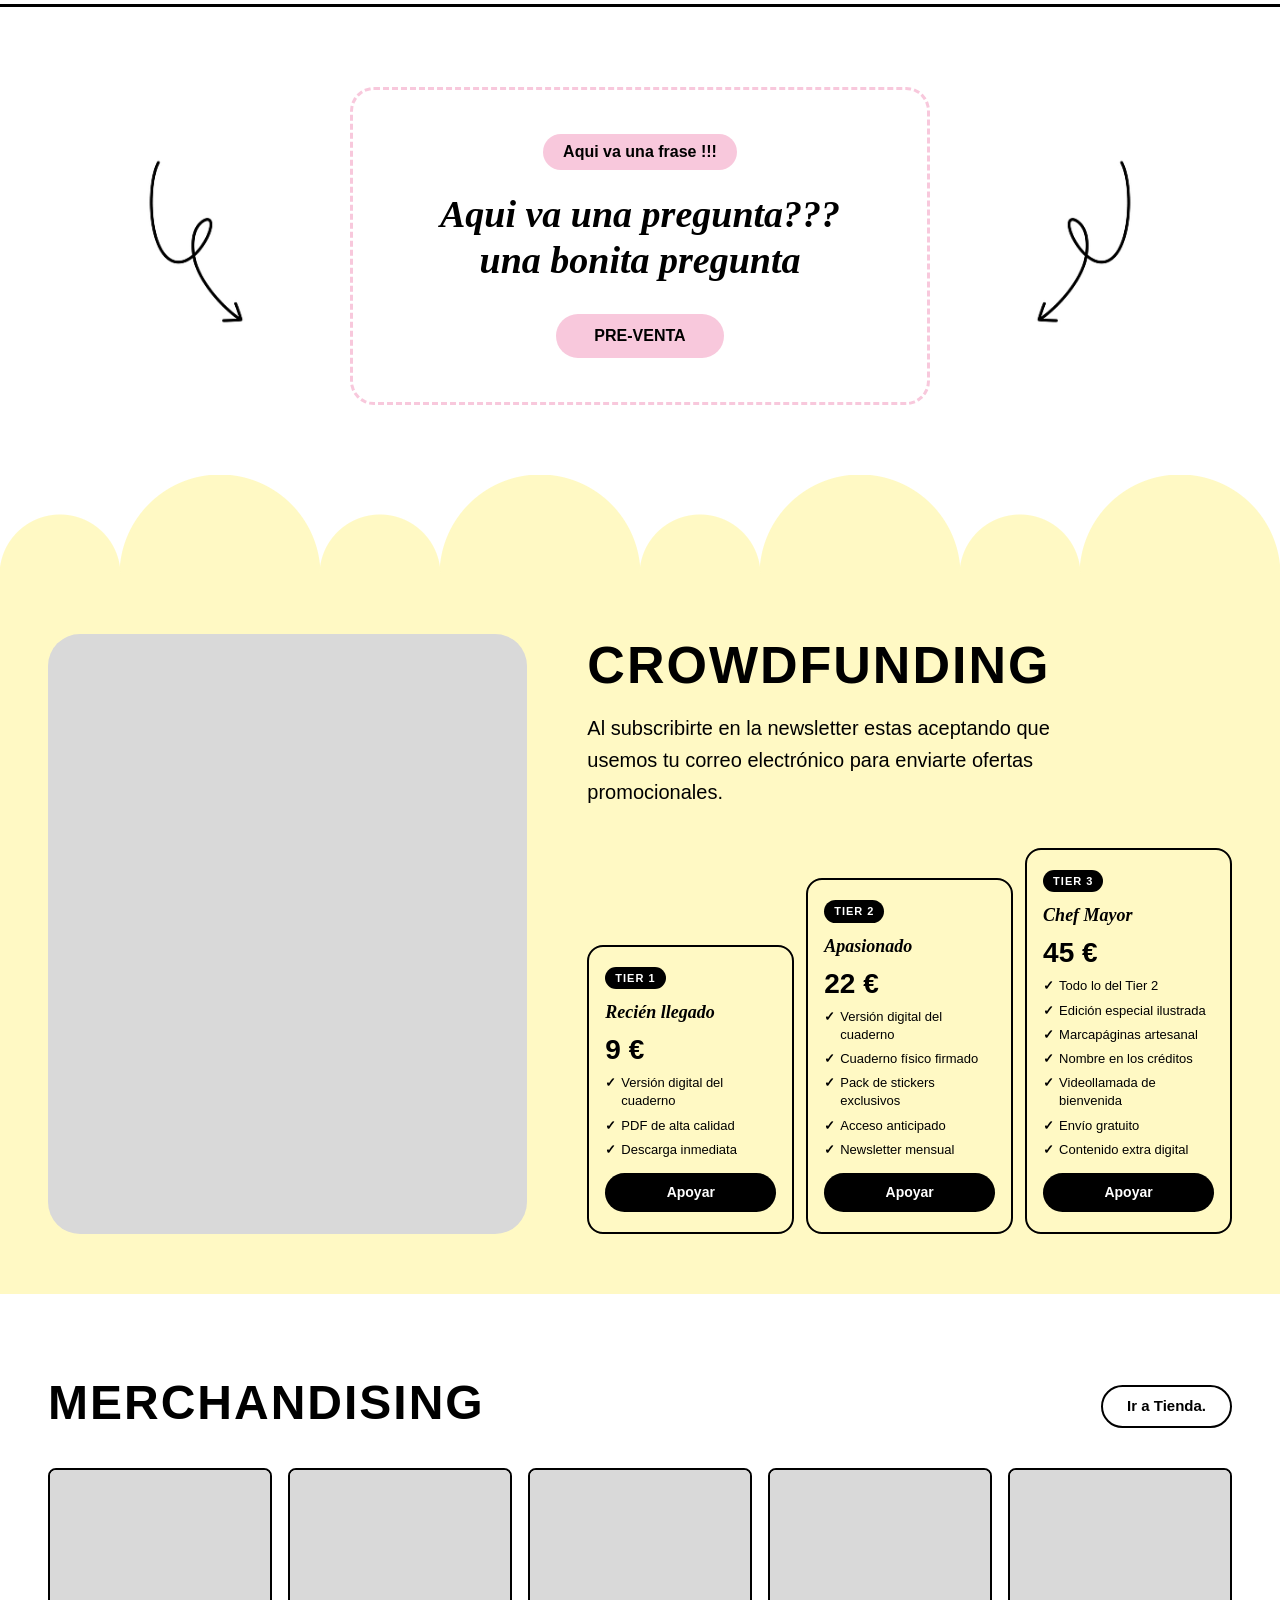
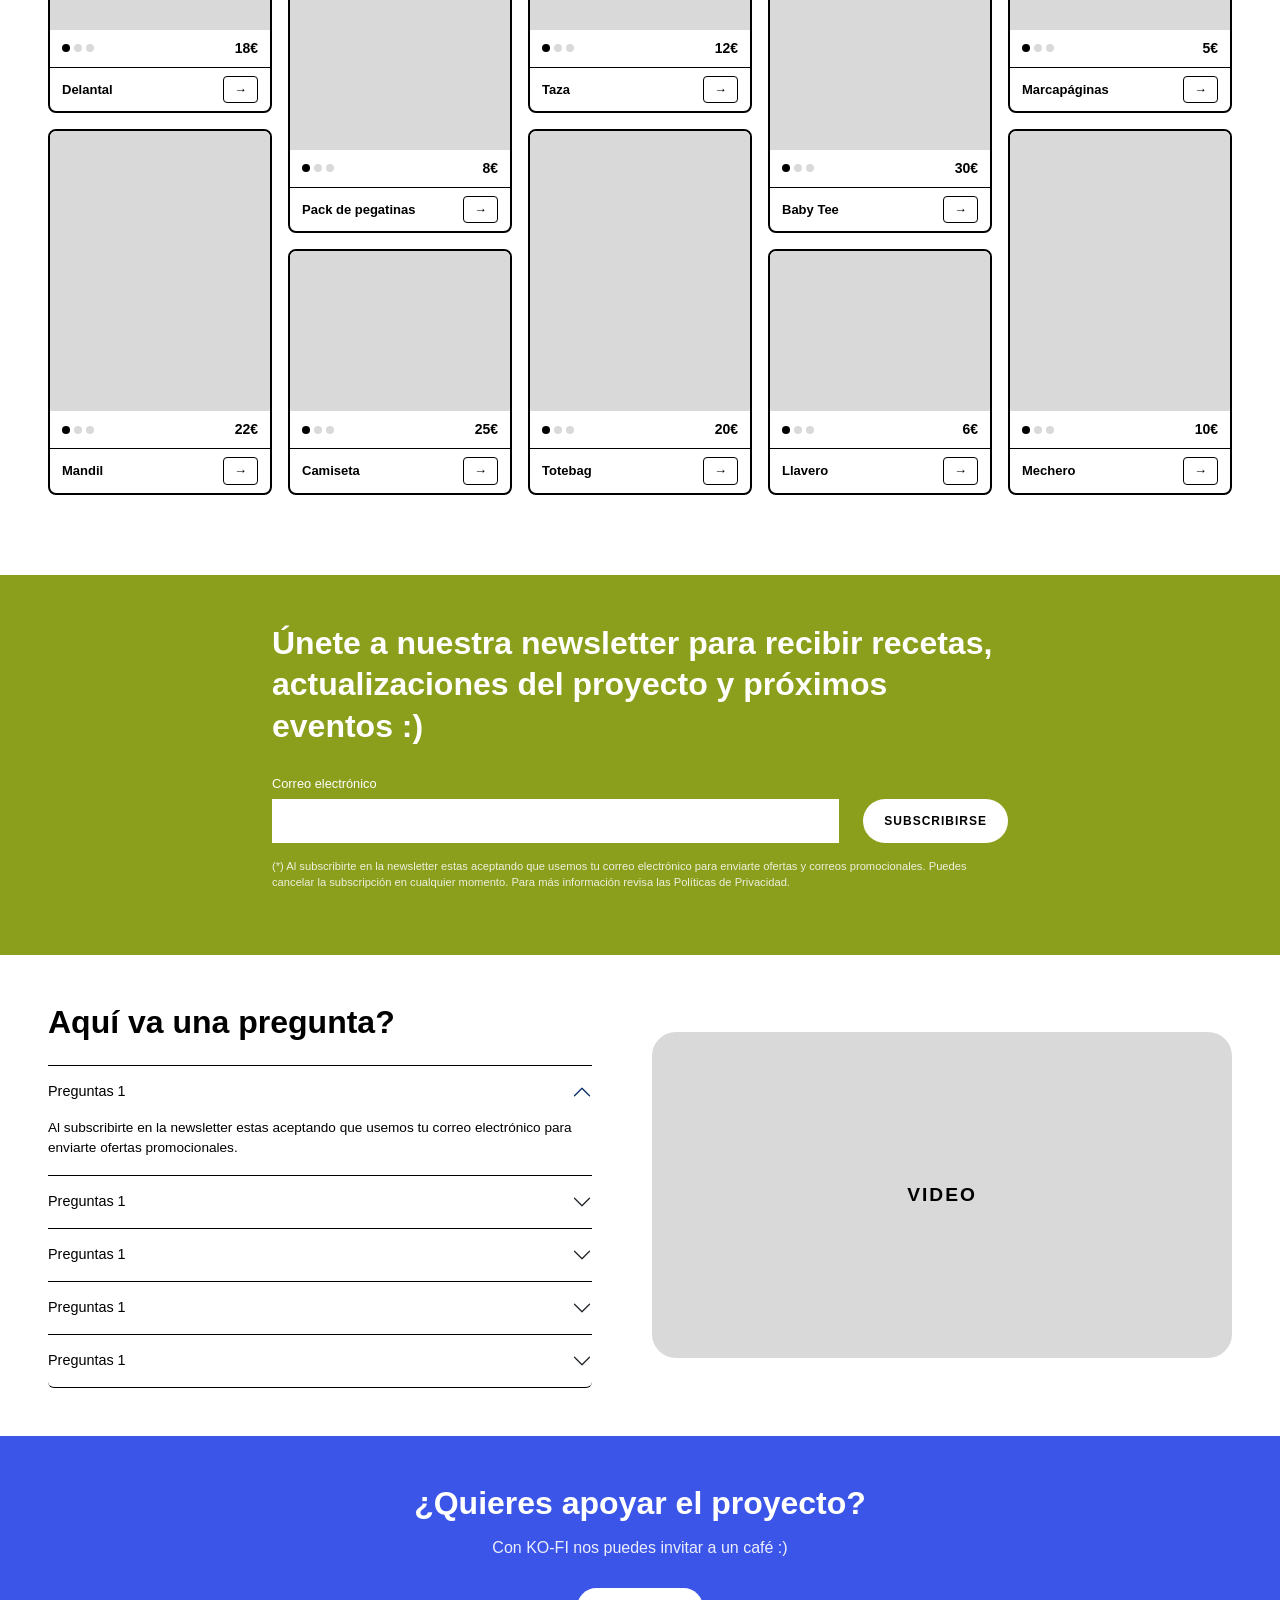
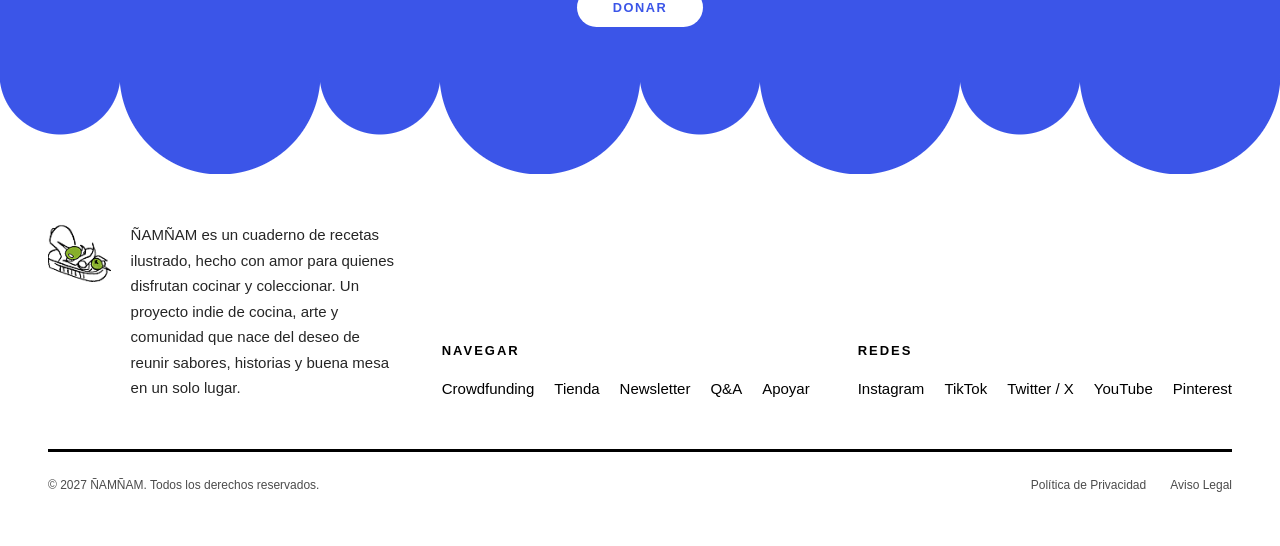
==== commit ec94d017: "arreglo imagen" ====
--- a/index.html
+++ b/index.html
@@ -102,7 +102,7 @@
                     <p class="caracteristica-texto">Al subscribirte en la newsletter estas aceptando que usemos tu correo electrónico para enviarte ofertas promocionales.</p>
                 </div>
                 <div class="col-md-4 caracteristica-item">
-                    <img src="img/plato.png" alt="Plato" class="caracteristica-img">
+                    <img src="img/Plato.png" alt="Plato" class="caracteristica-img">
                     <h3 class="caracteristica-titulo">Titulo 2</h3>
                     <p class="caracteristica-texto">Al subscribirte en la newsletter estas aceptando que usemos tu correo electrónico para enviarte ofertas promocionales.</p>
                 </div>
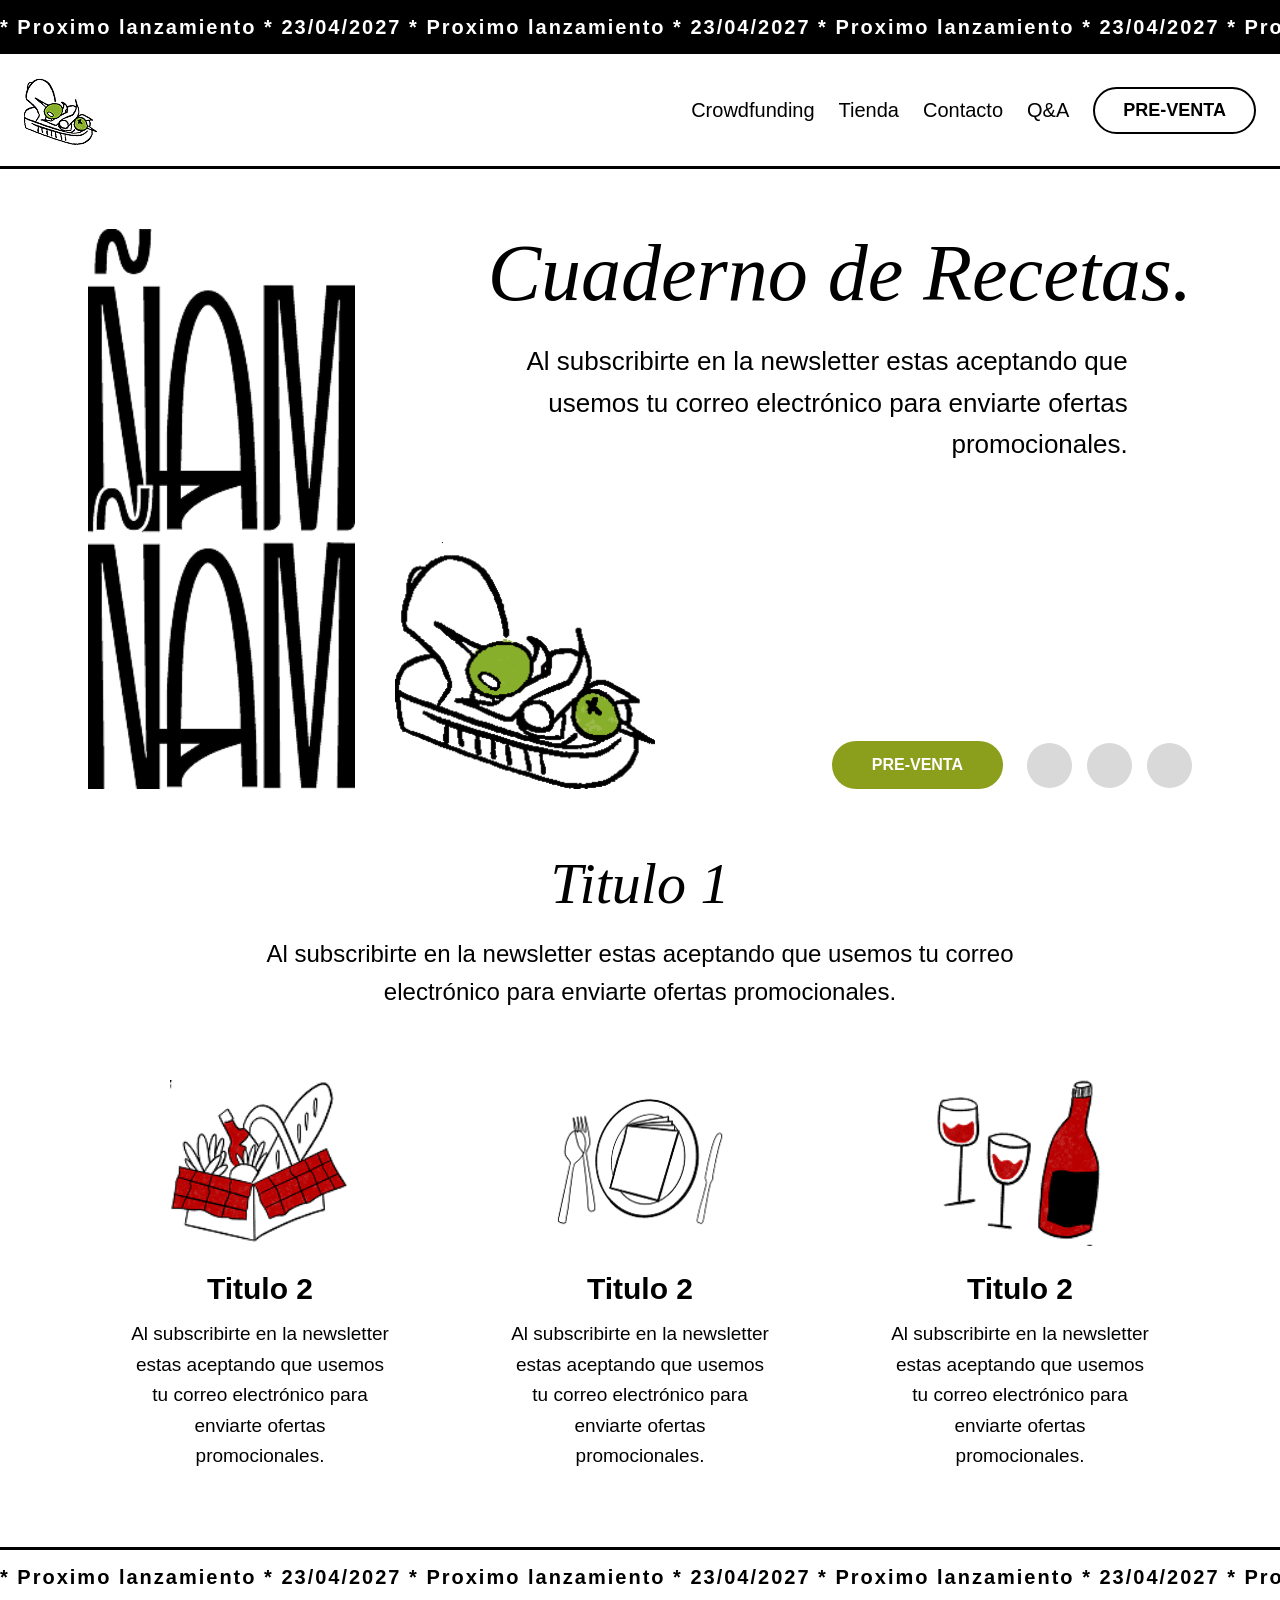
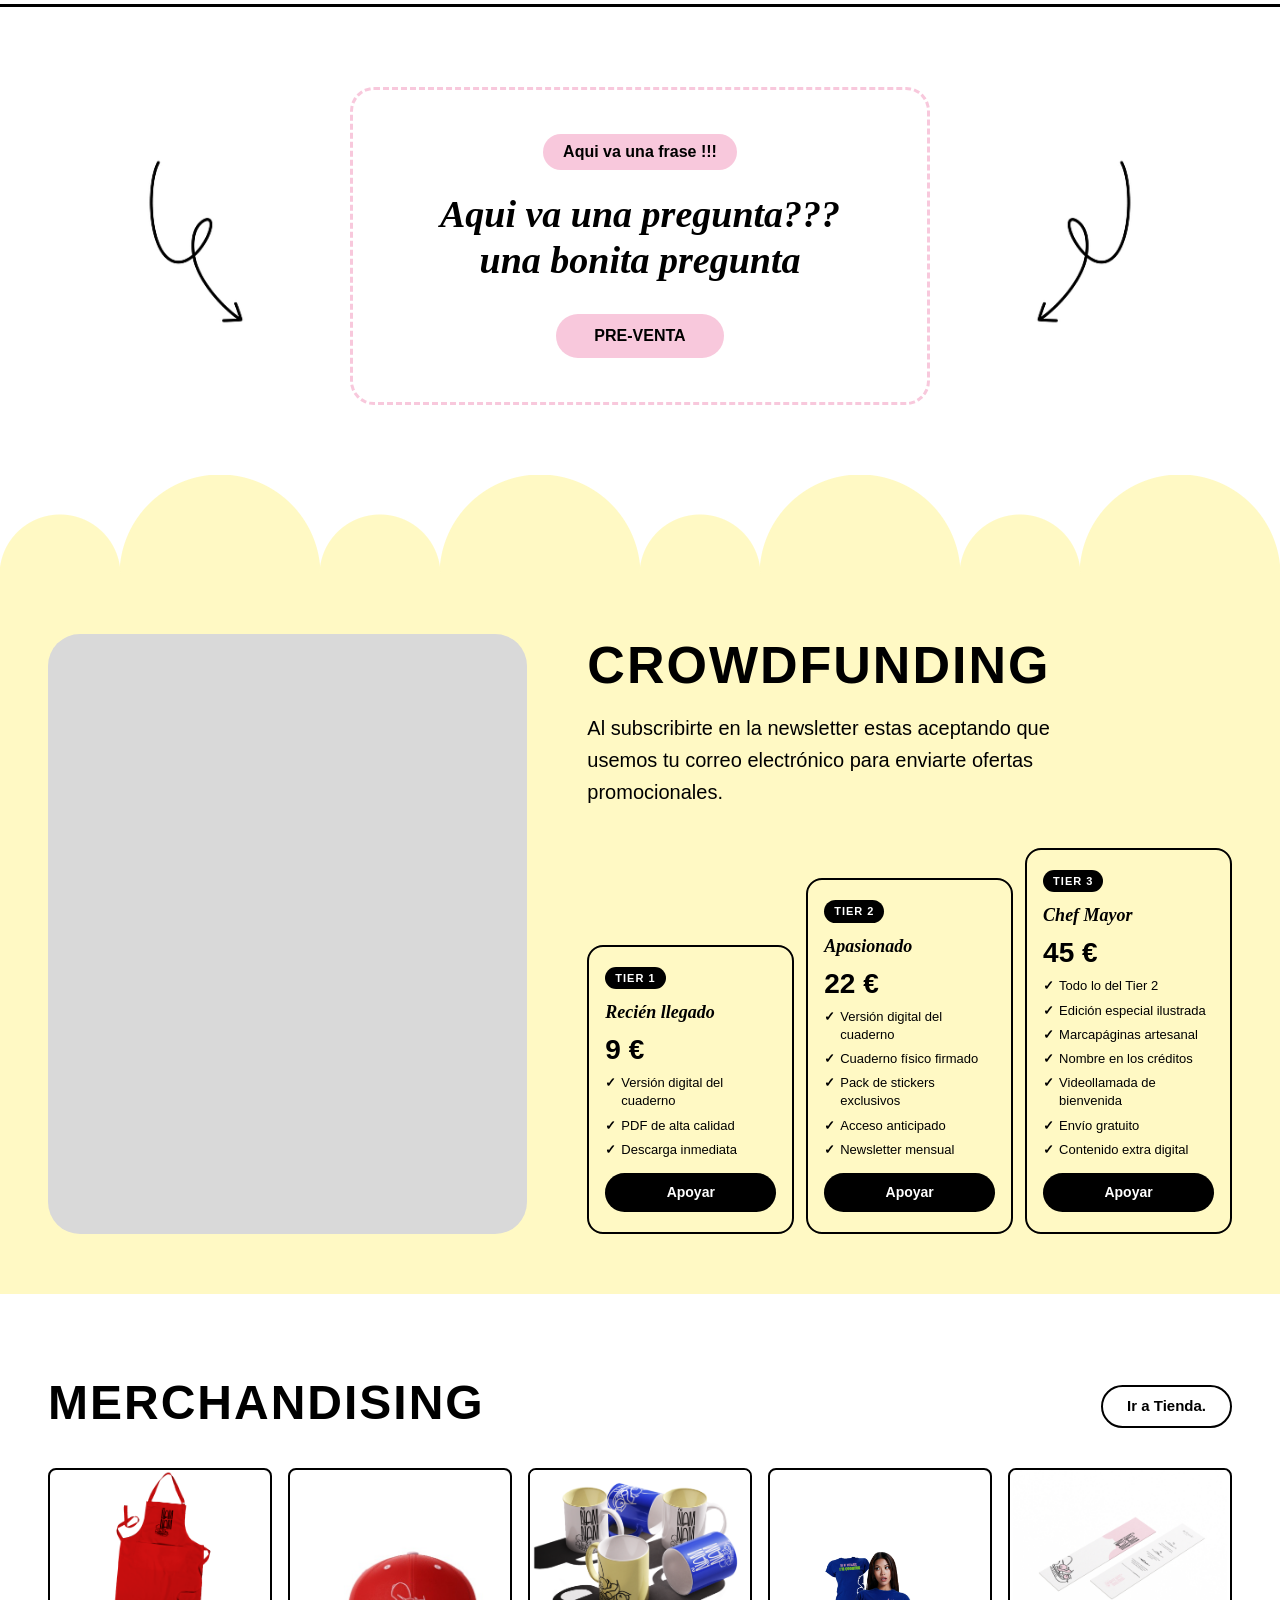
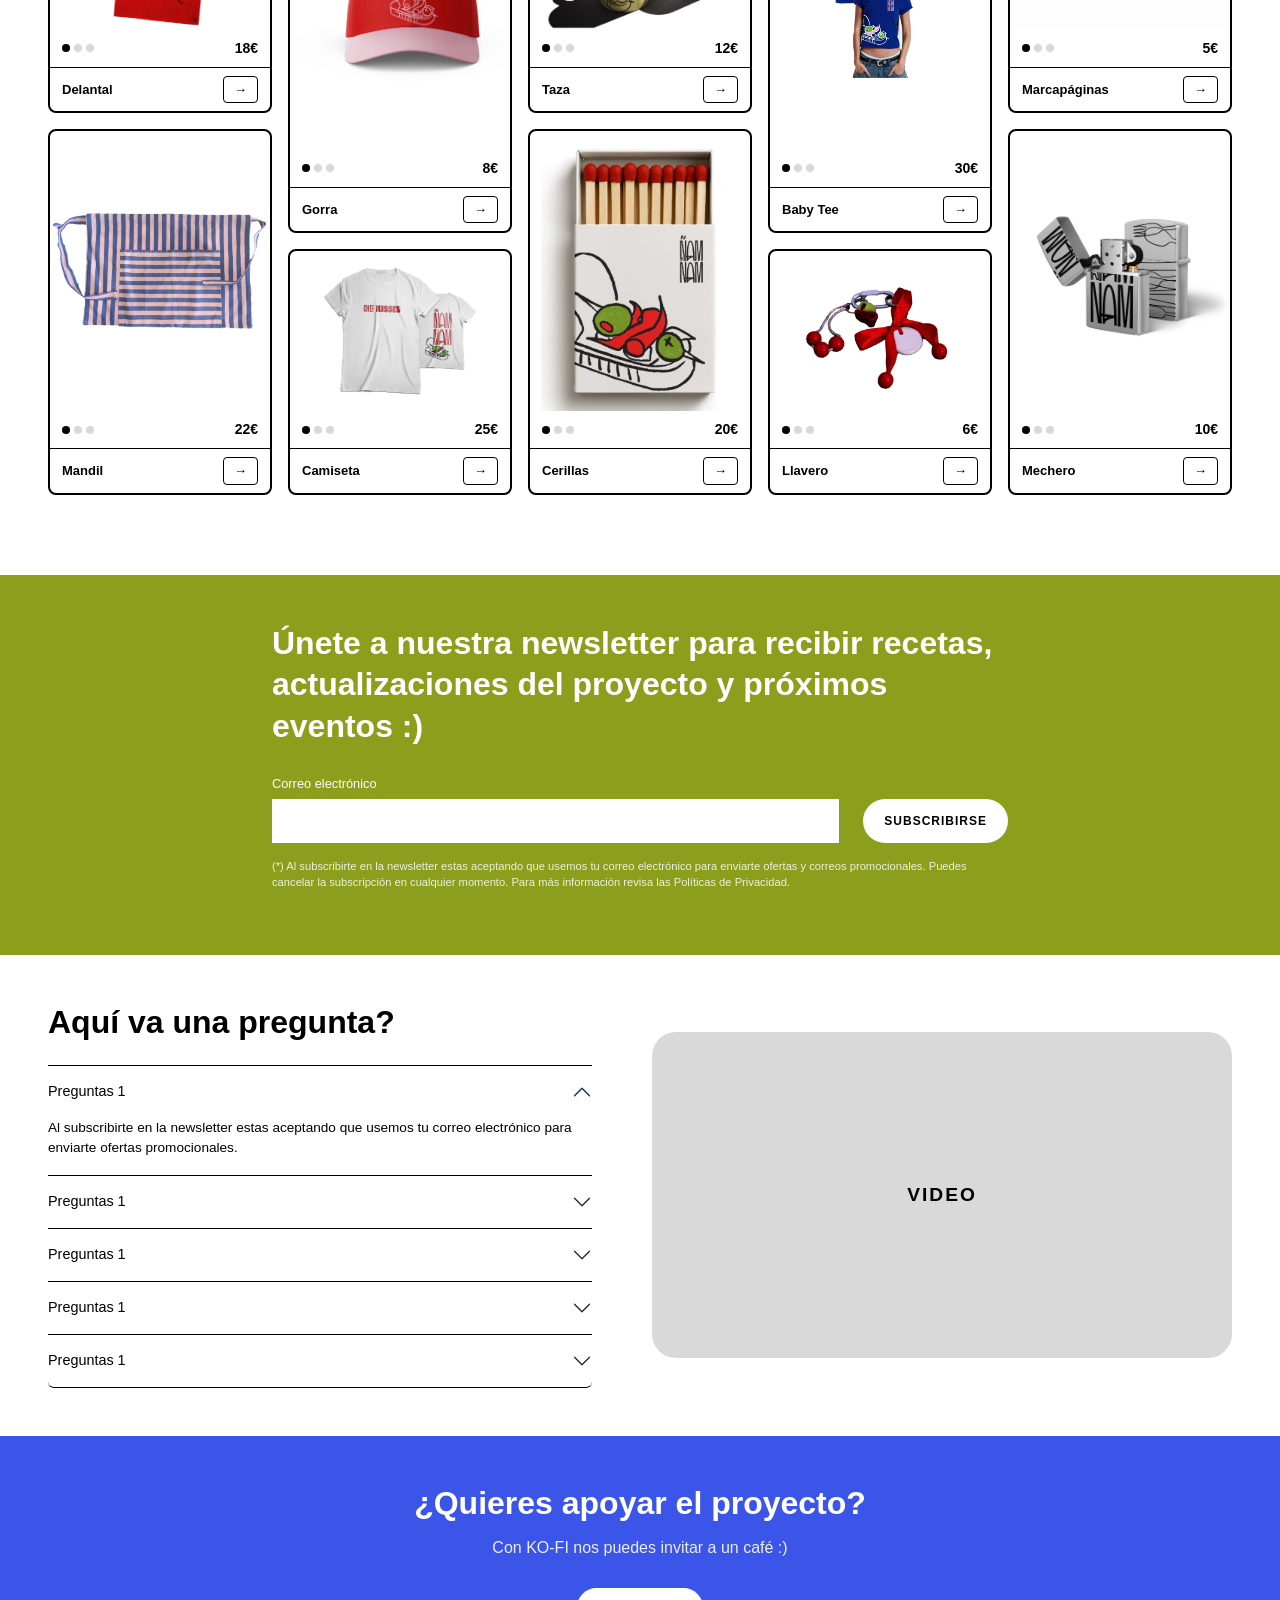
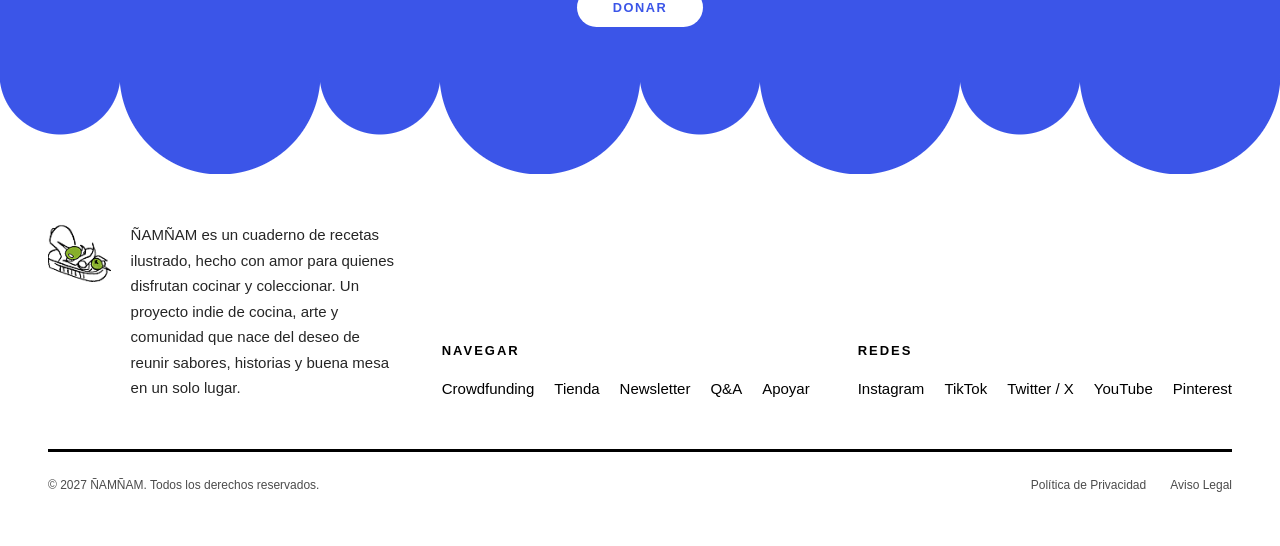
==== commit 5cce0688: "añadidas img merch" ====
--- a/index.html
+++ b/index.html
@@ -222,7 +222,7 @@
             <div class="merch-masonry">
                     <div class="merch-col">
                         <div class="merch-card">
-                            <div class="placeholder-img merch-img"></div>
+                            <img src="img/fotosMerch/delantal.png" alt="Delantal" class="merch-img">
                             <div class="merch-card-meta">
                                 <div class="merch-dots"><span class="merch-dot merch-dot--on"></span><span class="merch-dot"></span><span class="merch-dot"></span></div>
                                 <span class="merch-precio">18€</span>
@@ -233,7 +233,7 @@
                             </div>
                         </div>
                         <div class="merch-card">
-                            <div class="placeholder-img merch-img merch-img--tall"></div>
+                            <img src="img/fotosMerch/mandil.png" alt="Mandil" class="merch-img merch-img--tall">
                             <div class="merch-card-meta">
                                 <div class="merch-dots"><span class="merch-dot merch-dot--on"></span><span class="merch-dot"></span><span class="merch-dot"></span></div>
                                 <span class="merch-precio">22€</span>
@@ -246,18 +246,18 @@
                     </div>
                     <div class="merch-col">
                         <div class="merch-card">
-                            <div class="placeholder-img merch-img merch-img--tall"></div>
+                            <img src="img/fotosMerch/Gorra.jpeg" alt="Gorra" class="merch-img merch-img--tall">
                             <div class="merch-card-meta">
                                 <div class="merch-dots"><span class="merch-dot merch-dot--on"></span><span class="merch-dot"></span><span class="merch-dot"></span></div>
                                 <span class="merch-precio">8€</span>
                             </div>
                             <div class="merch-card-footer">
-                                <span class="merch-nombre">Pack de pegatinas</span>
-                                <a href="#" class="merch-ir">→</a>
-                            </div>
-                        </div>
-                        <div class="merch-card">
-                            <div class="placeholder-img merch-img"></div>
+                                <span class="merch-nombre">Gorra</span>
+                                <a href="#" class="merch-ir">→</a>
+                            </div>
+                        </div>
+                        <div class="merch-card">
+                            <img src="img/fotosMerch/camiseta.png" alt="Camiseta" class="merch-img">
                             <div class="merch-card-meta">
                                 <div class="merch-dots"><span class="merch-dot merch-dot--on"></span><span class="merch-dot"></span><span class="merch-dot"></span></div>
                                 <span class="merch-precio">25€</span>
@@ -270,7 +270,7 @@
                     </div>
                     <div class="merch-col">
                         <div class="merch-card">
-                            <div class="placeholder-img merch-img"></div>
+                            <img src="img/fotosMerch/taza.png" alt="Taza" class="merch-img">
                             <div class="merch-card-meta">
                                 <div class="merch-dots"><span class="merch-dot merch-dot--on"></span><span class="merch-dot"></span><span class="merch-dot"></span></div>
                                 <span class="merch-precio">12€</span>
@@ -281,20 +281,20 @@
                             </div>
                         </div>
                         <div class="merch-card">
-                            <div class="placeholder-img merch-img merch-img--tall"></div>
+                            <img src="img/fotosMerch/Cerillas.jpeg" alt="Cerillas" class="merch-img merch-img--tall">
                             <div class="merch-card-meta">
                                 <div class="merch-dots"><span class="merch-dot merch-dot--on"></span><span class="merch-dot"></span><span class="merch-dot"></span></div>
                                 <span class="merch-precio">20€</span>
                             </div>
                             <div class="merch-card-footer">
-                                <span class="merch-nombre">Totebag</span>
+                                <span class="merch-nombre">Cerillas</span>
                                 <a href="#" class="merch-ir">→</a>
                             </div>
                         </div>
                     </div>
                     <div class="merch-col">
                         <div class="merch-card">
-                            <div class="placeholder-img merch-img merch-img--tall"></div>
+                            <img src="img/fotosMerch/baby-tee.png" alt="Baby Tee" class="merch-img merch-img--tall">
                             <div class="merch-card-meta">
                                 <div class="merch-dots"><span class="merch-dot merch-dot--on"></span><span class="merch-dot"></span><span class="merch-dot"></span></div>
                                 <span class="merch-precio">30€</span>
@@ -305,7 +305,7 @@
                             </div>
                         </div>
                         <div class="merch-card">
-                            <div class="placeholder-img merch-img"></div>
+                            <img src="img/fotosMerch/llavero.png" alt="Llavero" class="merch-img">
                             <div class="merch-card-meta">
                                 <div class="merch-dots"><span class="merch-dot merch-dot--on"></span><span class="merch-dot"></span><span class="merch-dot"></span></div>
                                 <span class="merch-precio">6€</span>
@@ -318,7 +318,7 @@
                     </div>
                     <div class="merch-col">
                         <div class="merch-card">
-                            <div class="placeholder-img merch-img"></div>
+                            <img src="img/fotosMerch/marca-paginas.png" alt="Marcapáginas" class="merch-img">
                             <div class="merch-card-meta">
                                 <div class="merch-dots"><span class="merch-dot merch-dot--on"></span><span class="merch-dot"></span><span class="merch-dot"></span></div>
                                 <span class="merch-precio">5€</span>
@@ -329,7 +329,7 @@
                             </div>
                         </div>
                         <div class="merch-card">
-                            <div class="placeholder-img merch-img merch-img--tall"></div>
+                            <img src="img/fotosMerch/mechero.png" alt="Mechero" class="merch-img merch-img--tall">
                             <div class="merch-card-meta">
                                 <div class="merch-dots"><span class="merch-dot merch-dot--on"></span><span class="merch-dot"></span><span class="merch-dot"></span></div>
                                 <span class="merch-precio">10€</span>
--- a/css/styles.css
+++ b/css/styles.css
@@ -614,8 +614,11 @@
 }
 
 .merch-img {
+    width: 100%;
     height: 160px;
     border-radius: 0;
+    object-fit: contain;
+    object-position: center;
 }
 
 .merch-img--tall {
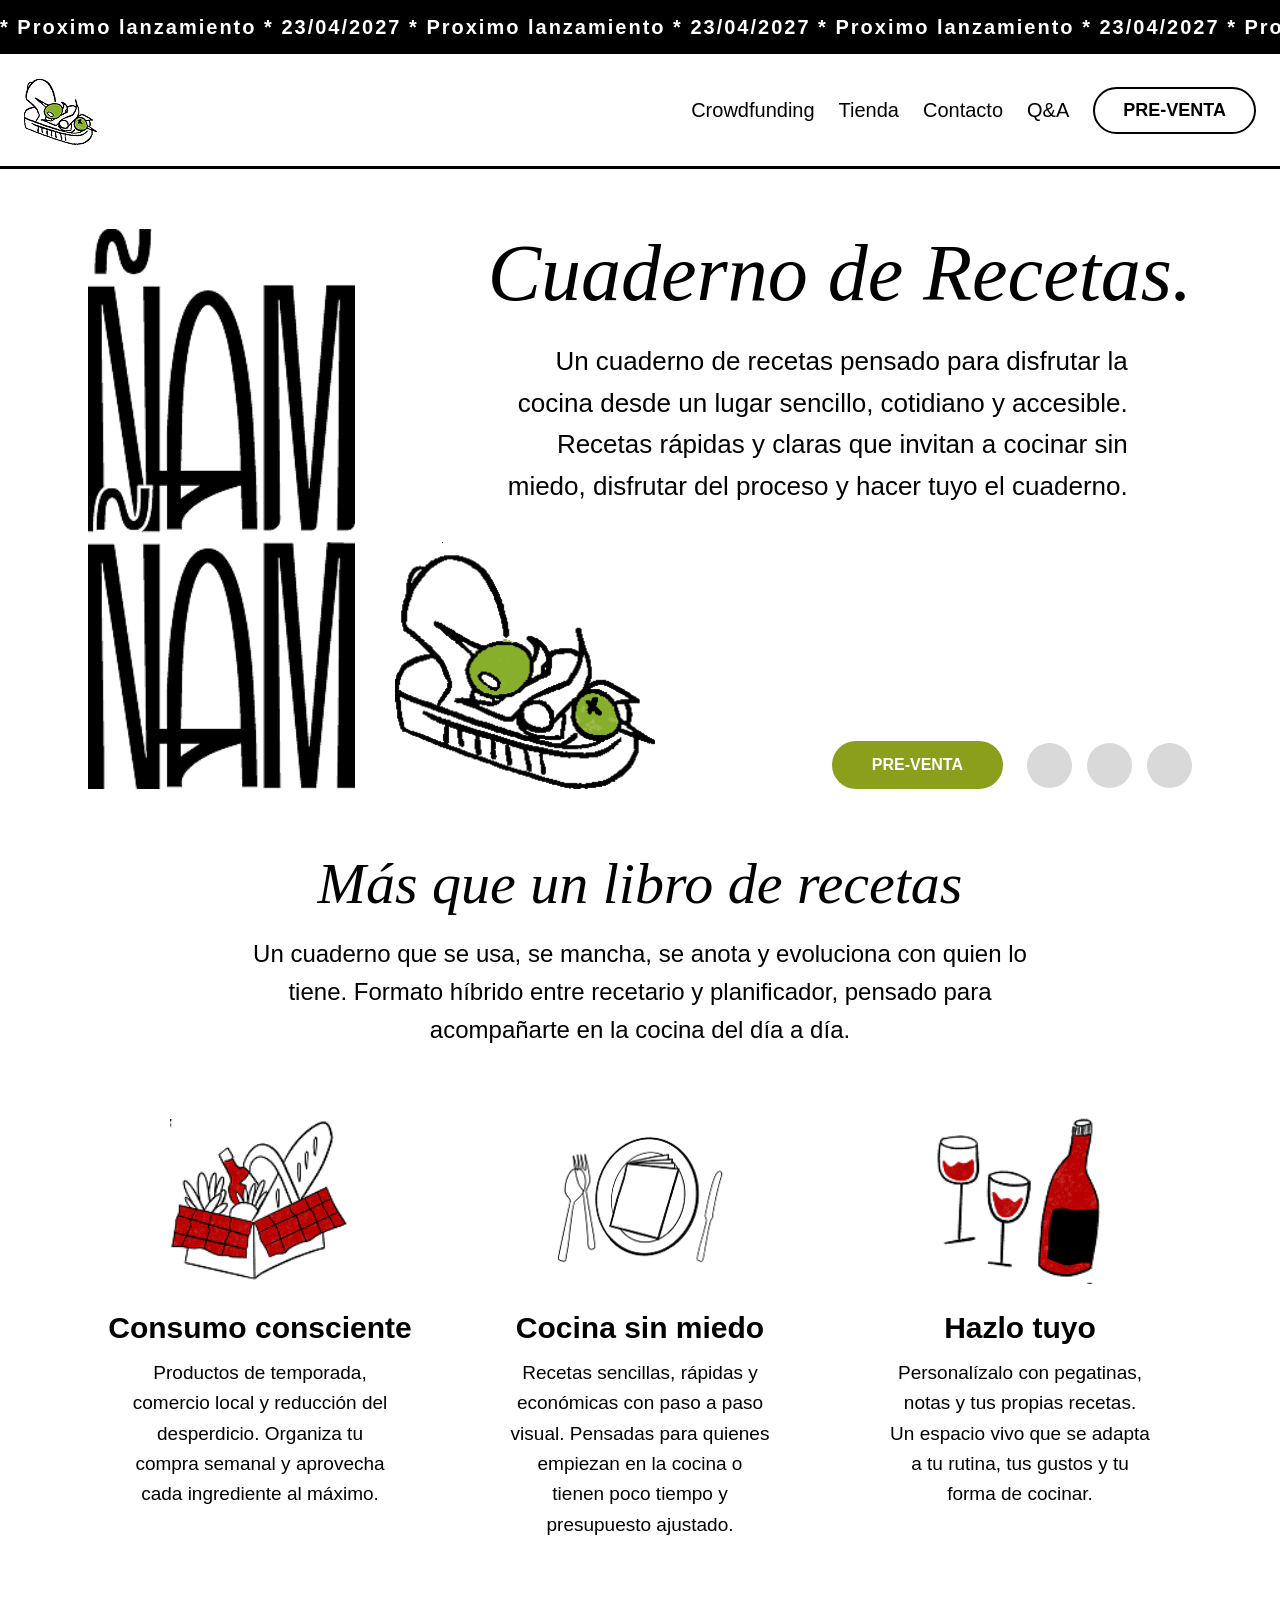
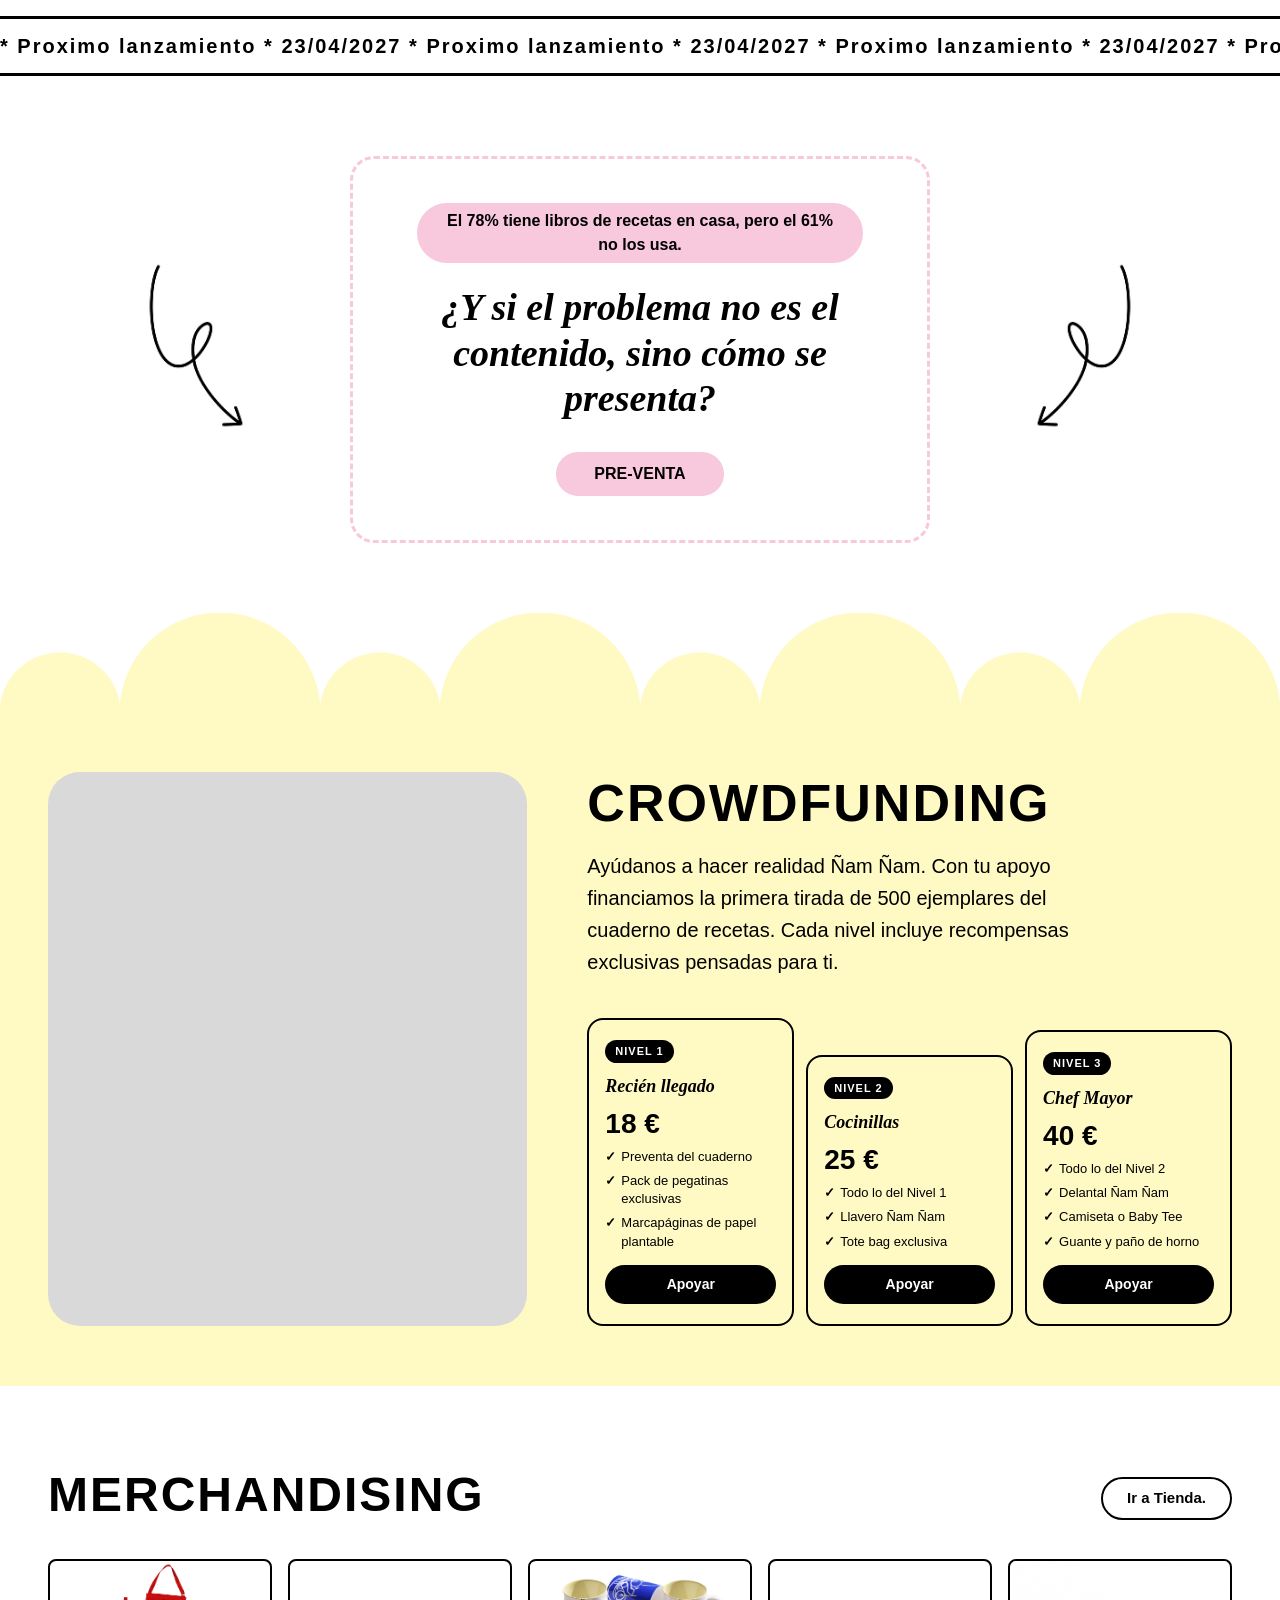
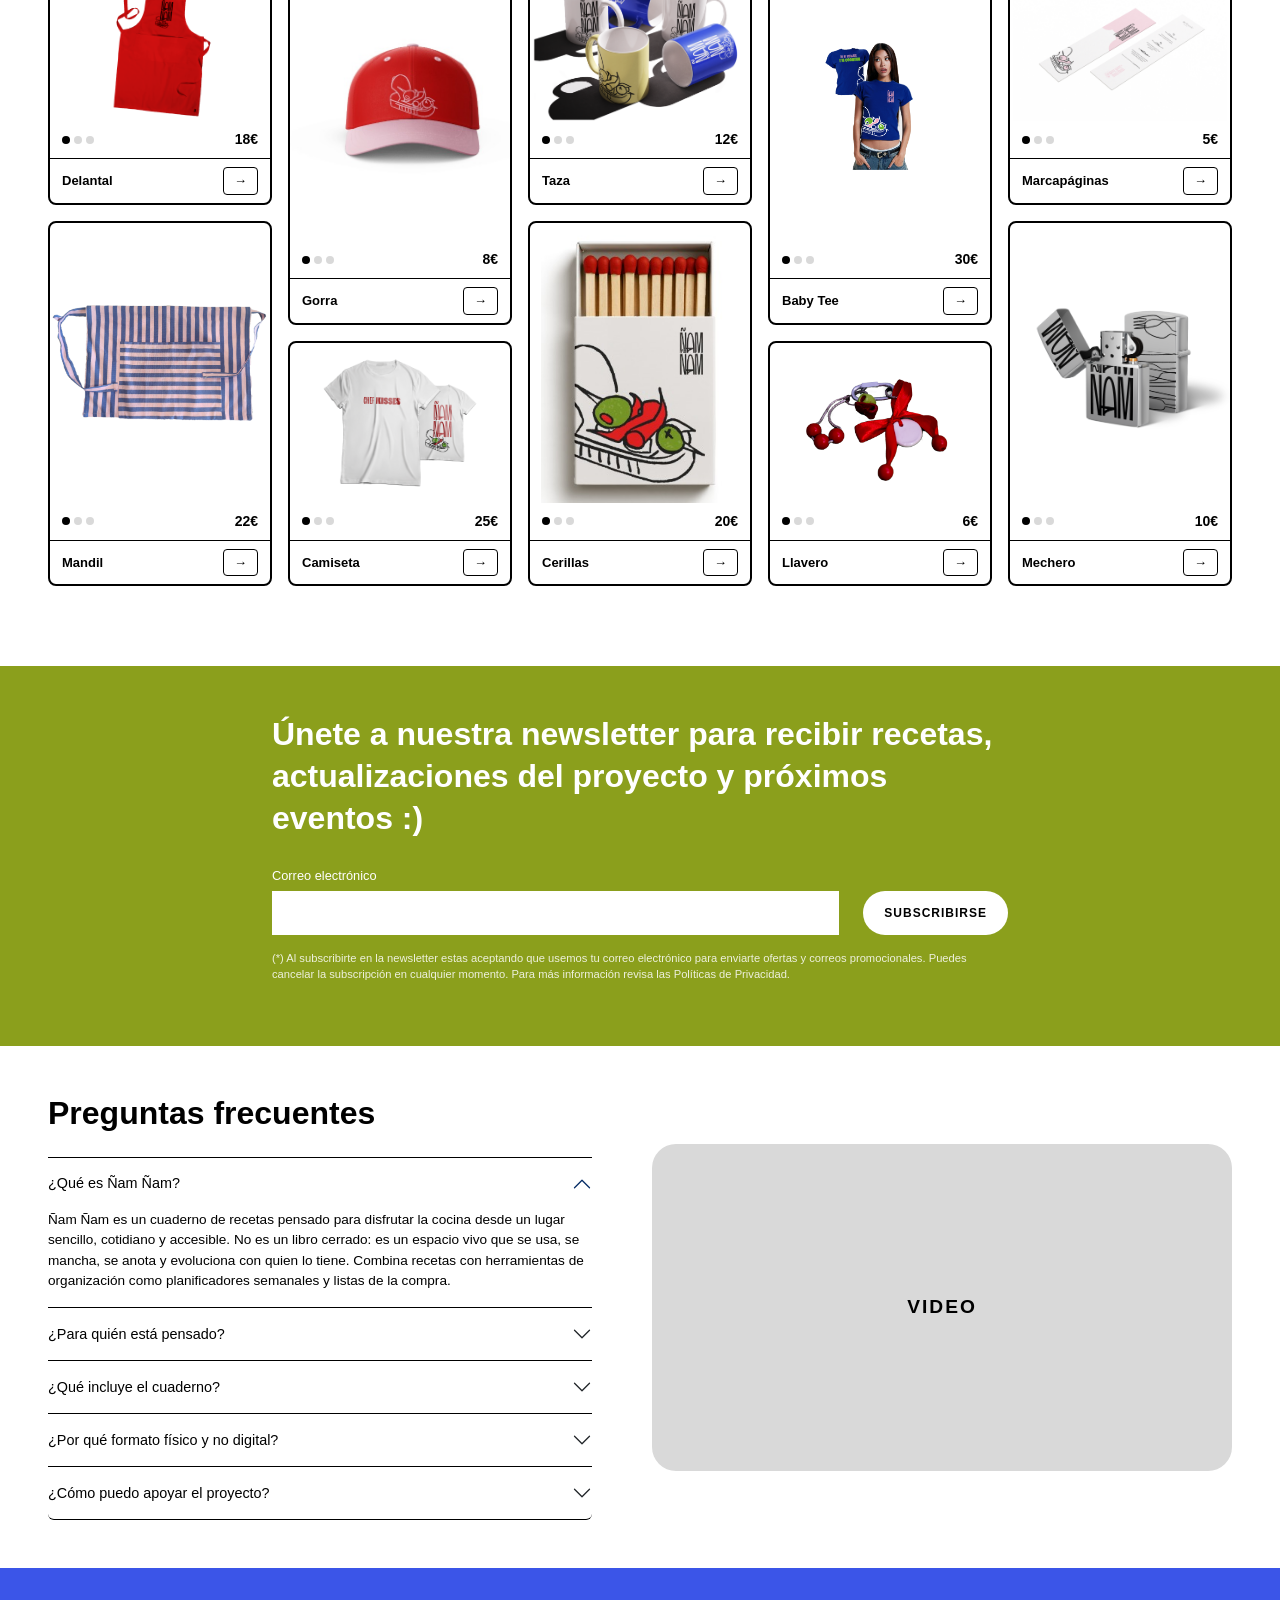
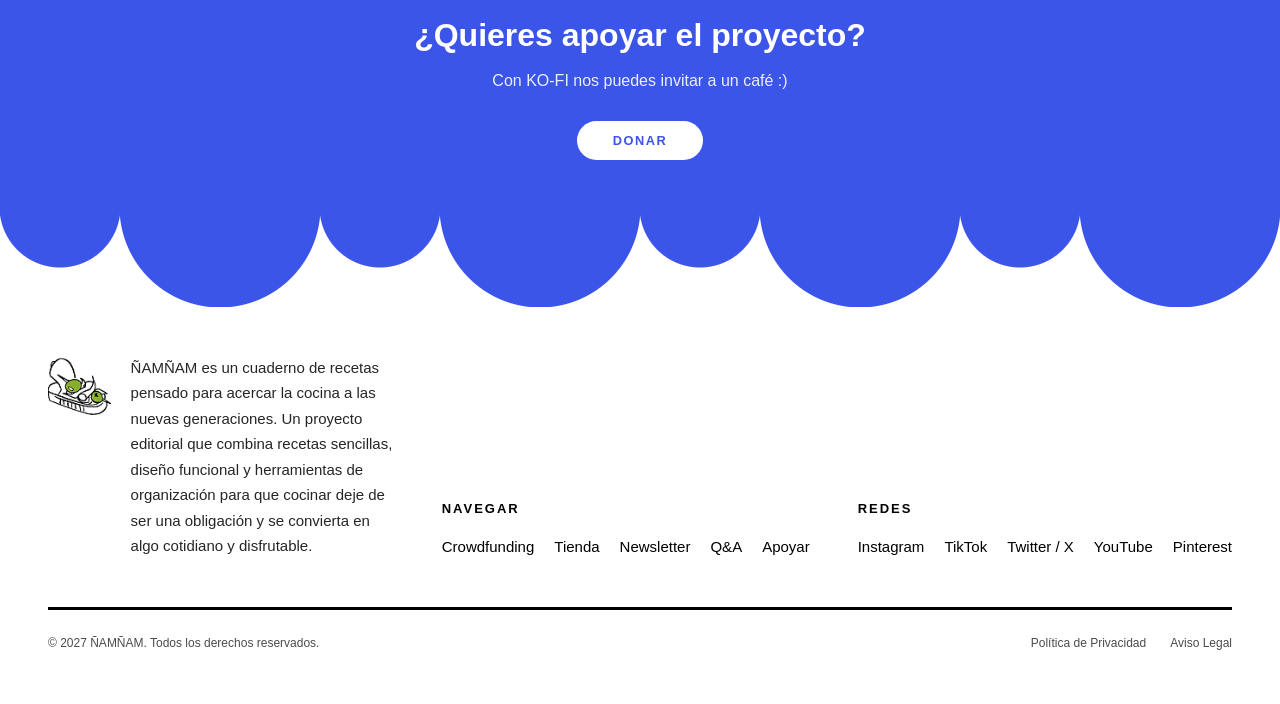
==== commit c8db1dc8: "Textos añadidos" ====
--- a/index.html
+++ b/index.html
@@ -71,7 +71,7 @@
                 <div class="col-md-8 d-flex flex-column align-items-end text-end">
                     <div>
                         <h1 class="hero-titulo">Cuaderno de Recetas.</h1>
-                        <p class="hero-texto">Al subscribirte en la newsletter estas aceptando que usemos tu correo electrónico para enviarte ofertas promocionales.</p>
+                        <p class="hero-texto">Un cuaderno de recetas pensado para disfrutar la cocina desde un lugar sencillo, cotidiano y accesible. Recetas rápidas y claras que invitan a cocinar sin miedo, disfrutar del proceso y hacer tuyo el cuaderno.</p>
                     </div>
                     <div class="hero-bottom d-flex align-items-center gap-4">
                         <a href="#" class="btn-preventa-hero">PRE-VENTA</a>
@@ -86,30 +86,28 @@
         </div>
     </section>
 
-    
-
     <!-- SECCION CARACTERISTICAS -->
     <section id="caracteristicas">
         <div class="container">
             <div class="caracteristicas-intro text-center">
-                <h2 class="caracteristicas-titulo">Titulo 1</h2>
-                <p class="caracteristicas-subtitulo">Al subscribirte en la newsletter estas aceptando que usemos tu correo electrónico para enviarte ofertas promocionales.</p>
+                <h2 class="caracteristicas-titulo">Más que un libro de recetas</h2>
+                <p class="caracteristicas-subtitulo">Un cuaderno que se usa, se mancha, se anota y evoluciona con quien lo tiene. Formato híbrido entre recetario y planificador, pensado para acompañarte en la cocina del día a día.</p>
             </div>
             <div class="row caracteristicas-items">
                 <div class="col-md-4 caracteristica-item">
                     <img src="img/cesta.png" alt="Cesta" class="caracteristica-img">
-                    <h3 class="caracteristica-titulo">Titulo 2</h3>
-                    <p class="caracteristica-texto">Al subscribirte en la newsletter estas aceptando que usemos tu correo electrónico para enviarte ofertas promocionales.</p>
+                    <h3 class="caracteristica-titulo">Consumo consciente</h3>
+                    <p class="caracteristica-texto">Productos de temporada, comercio local y reducción del desperdicio. Organiza tu compra semanal y aprovecha cada ingrediente al máximo.</p>
                 </div>
                 <div class="col-md-4 caracteristica-item">
                     <img src="img/Plato.png" alt="Plato" class="caracteristica-img">
-                    <h3 class="caracteristica-titulo">Titulo 2</h3>
-                    <p class="caracteristica-texto">Al subscribirte en la newsletter estas aceptando que usemos tu correo electrónico para enviarte ofertas promocionales.</p>
+                    <h3 class="caracteristica-titulo">Cocina sin miedo</h3>
+                    <p class="caracteristica-texto">Recetas sencillas, rápidas y económicas con paso a paso visual. Pensadas para quienes empiezan en la cocina o tienen poco tiempo y presupuesto ajustado.</p>
                 </div>
                 <div class="col-md-4 caracteristica-item">
                     <img src="img/vino.png" alt="Vino" class="caracteristica-img">
-                    <h3 class="caracteristica-titulo">Titulo 2</h3>
-                    <p class="caracteristica-texto">Al subscribirte en la newsletter estas aceptando que usemos tu correo electrónico para enviarte ofertas promocionales.</p>
+                    <h3 class="caracteristica-titulo">Hazlo tuyo</h3>
+                    <p class="caracteristica-texto">Personalízalo con pegatinas, notas y tus propias recetas. Un espacio vivo que se adapta a tu rutina, tus gustos y tu forma de cocinar.</p>
                 </div>
             </div>
         </div>
@@ -130,8 +128,8 @@
                 <img src="img/flecha-cajarosa.png" alt="">
             </div>
             <div class="preventa-box text-center">
-                <span class="preventa-tag">Aqui va una frase !!!</span>
-                <p class="preventa-pregunta">Aqui va una pregunta??? una bonita pregunta</p>
+                <span class="preventa-tag">El 78% tiene libros de recetas en casa, pero el 61% no los usa.</span>
+                <p class="preventa-pregunta">¿Y si el problema no es el contenido, sino cómo se presenta?</p>
                 <a href="#" class="btn-preventa-pink">PRE-VENTA</a>
             </div>
             <div class="preventa-arrow preventa-arrow-right">
@@ -153,50 +151,45 @@
                     <!-- Contenido derecha -->
                     <div class="col-md-7 ps-md-5">
                         <h2 class="crowdfunding-titulo">CROWDFUNDING</h2>
-                        <p class="crowdfunding-subtitulo">Al subscribirte en la newsletter estas aceptando que usemos tu correo electrónico para enviarte ofertas promocionales.</p>
+                        <p class="crowdfunding-subtitulo">Ayúdanos a hacer realidad Ñam Ñam. Con tu apoyo financiamos la primera tirada de 500 ejemplares del cuaderno de recetas. Cada nivel incluye recompensas exclusivas pensadas para ti.</p>
                         <div class="tiers-container">
 
                             <!-- Tier 1 -->
                             <div class="tier-card">
-                                <span class="tier-badge">Tier 1</span>
+                                <span class="tier-badge">Nivel 1</span>
                                 <p class="tier-card-nombre">Recién llegado</p>
-                                <p class="tier-card-precio">9 €</p>
+                                <p class="tier-card-precio">18 €</p>
                                 <ul class="tier-card-features">
-                                    <li>Versión digital del cuaderno</li>
-                                    <li>PDF de alta calidad</li>
-                                    <li>Descarga inmediata</li>
+                                    <li>Preventa del cuaderno</li>
+                                    <li>Pack de pegatinas exclusivas</li>
+                                    <li>Marcapáginas de papel plantable</li>
                                 </ul>
                                 <a href="#" class="tier-card-btn">Apoyar</a>
                             </div>
 
                             <!-- Tier 2 -->
                             <div class="tier-card tier-card--medio">
-                                <span class="tier-badge">Tier 2</span>
-                                <p class="tier-card-nombre">Apasionado</p>
-                                <p class="tier-card-precio">22 €</p>
+                                <span class="tier-badge">Nivel 2</span>
+                                <p class="tier-card-nombre">Cocinillas</p>
+                                <p class="tier-card-precio">25 €</p>
                                 <ul class="tier-card-features">
-                                    <li>Versión digital del cuaderno</li>
-                                    <li>Cuaderno físico firmado</li>
-                                    <li>Pack de stickers exclusivos</li>
-                                    <li>Acceso anticipado</li>
-                                    <li>Newsletter mensual</li>
+                                    <li>Todo lo del Nivel 1</li>
+                                    <li>Llavero Ñam Ñam</li>
+                                    <li>Tote bag exclusiva</li>
                                 </ul>
                                 <a href="#" class="tier-card-btn">Apoyar</a>
                             </div>
 
                             <!-- Tier 3 -->
                             <div class="tier-card tier-card--premium">
-                                <span class="tier-badge tier-badge--premium">Tier 3</span>
+                                <span class="tier-badge tier-badge--premium">Nivel 3</span>
                                 <p class="tier-card-nombre">Chef Mayor</p>
-                                <p class="tier-card-precio">45 €</p>
+                                <p class="tier-card-precio">40 €</p>
                                 <ul class="tier-card-features">
-                                    <li>Todo lo del Tier 2</li>
-                                    <li>Edición especial ilustrada</li>
-                                    <li>Marcapáginas artesanal</li>
-                                    <li>Nombre en los créditos</li>
-                                    <li>Videollamada de bienvenida</li>
-                                    <li>Envío gratuito</li>
-                                    <li>Contenido extra digital</li>
+                                    <li>Todo lo del Nivel 2</li>
+                                    <li>Delantal Ñam Ñam</li>
+                                    <li>Camiseta o Baby Tee</li>
+                                    <li>Guante y paño de horno</li>
                                 </ul>
                                 <a href="#" class="tier-card-btn tier-card-btn--premium">Apoyar</a>
                             </div>
@@ -371,18 +364,18 @@
 
                 <!-- Columna izquierda: FAQ -->
                 <div class="col-12 col-md-6 pe-md-5">
-                    <h2 class="faq-titulo mb-4">Aquí va una pregunta?</h2>
+                    <h2 class="faq-titulo mb-4">Preguntas frecuentes</h2>
                     <div class="accordion faq-accordion" id="faqAccordion">
 
                         <div class="accordion-item faq-item">
                             <h2 class="accordion-header">
                                 <button class="accordion-button faq-btn" type="button" data-bs-toggle="collapse" data-bs-target="#faq1">
-                                    Preguntas 1
+                                    ¿Qué es Ñam Ñam?
                                 </button>
                             </h2>
                             <div id="faq1" class="accordion-collapse collapse show" data-bs-parent="#faqAccordion">
                                 <div class="accordion-body faq-body">
-                                    Al subscribirte en la newsletter estas aceptando que usemos tu correo electrónico para enviarte ofertas promocionales.
+                                    Ñam Ñam es un cuaderno de recetas pensado para disfrutar la cocina desde un lugar sencillo, cotidiano y accesible. No es un libro cerrado: es un espacio vivo que se usa, se mancha, se anota y evoluciona con quien lo tiene. Combina recetas con herramientas de organización como planificadores semanales y listas de la compra.
                                 </div>
                             </div>
                         </div>
@@ -390,12 +383,12 @@
                         <div class="accordion-item faq-item">
                             <h2 class="accordion-header">
                                 <button class="accordion-button faq-btn collapsed" type="button" data-bs-toggle="collapse" data-bs-target="#faq2">
-                                    Preguntas 1
+                                    ¿Para quién está pensado?
                                 </button>
                             </h2>
                             <div id="faq2" class="accordion-collapse collapse" data-bs-parent="#faqAccordion">
                                 <div class="accordion-body faq-body">
-                                    Al subscribirte en la newsletter estas aceptando que usemos tu correo electrónico para enviarte ofertas promocionales.
+                                    Para jóvenes de entre 18 y 35 años que quieren comer mejor pero les falta tiempo, motivación o conocimientos. Tanto si estás empezando a cocinar como si ya te manejas pero buscas organizarte mejor, Ñam Ñam está diseñado para acompañarte.
                                 </div>
                             </div>
                         </div>
@@ -403,12 +396,12 @@
                         <div class="accordion-item faq-item">
                             <h2 class="accordion-header">
                                 <button class="accordion-button faq-btn collapsed" type="button" data-bs-toggle="collapse" data-bs-target="#faq3">
-                                    Preguntas 1
+                                    ¿Qué incluye el cuaderno?
                                 </button>
                             </h2>
                             <div id="faq3" class="accordion-collapse collapse" data-bs-parent="#faqAccordion">
                                 <div class="accordion-body faq-body">
-                                    Al subscribirte en la newsletter estas aceptando que usemos tu correo electrónico para enviarte ofertas promocionales.
+                                    El cuaderno contiene 120 recetas organizadas en 10 capítulos temáticos (pasta, huerta, brasas, de cuchara, para compartir, para llevar, easy foods, fruta y postres...), además de una introducción con conceptos básicos de cocina y un capítulo de salsas. Incluye también planificadores semanales de comidas, listas de la compra y espacio para tus propias notas.
                                 </div>
                             </div>
                         </div>
@@ -416,12 +409,12 @@
                         <div class="accordion-item faq-item">
                             <h2 class="accordion-header">
                                 <button class="accordion-button faq-btn collapsed" type="button" data-bs-toggle="collapse" data-bs-target="#faq4">
-                                    Preguntas 1
+                                    ¿Por qué formato físico y no digital?
                                 </button>
                             </h2>
                             <div id="faq4" class="accordion-collapse collapse" data-bs-parent="#faqAccordion">
                                 <div class="accordion-body faq-body">
-                                    Al subscribirte en la newsletter estas aceptando que usemos tu correo electrónico para enviarte ofertas promocionales.
+                                    Porque el papel ofrece lo que las pantallas no dan: estructura, permanencia y pertenencia. Las recetas vistas en redes acaban archivadas en una carpeta de guardados. Ñam Ñam es un objeto cotidiano que entra en la cocina contigo, en formato A5 que apenas ocupa espacio en la encimera.
                                 </div>
                             </div>
                         </div>
@@ -429,12 +422,12 @@
                         <div class="accordion-item faq-item">
                             <h2 class="accordion-header">
                                 <button class="accordion-button faq-btn collapsed" type="button" data-bs-toggle="collapse" data-bs-target="#faq5">
-                                    Preguntas 1
+                                    ¿Cómo puedo apoyar el proyecto?
                                 </button>
                             </h2>
                             <div id="faq5" class="accordion-collapse collapse" data-bs-parent="#faqAccordion">
                                 <div class="accordion-body faq-body">
-                                    Al subscribirte en la newsletter estas aceptando que usemos tu correo electrónico para enviarte ofertas promocionales.
+                                    Puedes participar en nuestra campaña de crowdfunding a través de Kickstarter eligiendo el nivel de recompensa que más te guste. También puedes invitarnos a un café a través de Ko-Fi si prefieres un apoyo más simbólico. Y lo más importante: comparte el proyecto con quien creas que le puede interesar.
                                 </div>
                             </div>
                         </div>
@@ -473,7 +466,7 @@
                 <!-- Logo + descripcion en horizontal -->
                 <div class="footer-brand">
                     <img src="img/icono-navbar.png" alt="ÑAMÑAM" class="footer-logo">
-                    <p class="footer-descripcion">ÑAMÑAM es un cuaderno de recetas ilustrado, hecho con amor para quienes disfrutan cocinar y coleccionar. Un proyecto indie de cocina, arte y comunidad que nace del deseo de reunir sabores, historias y buena mesa en un solo lugar.</p>
+                    <p class="footer-descripcion">ÑAMÑAM es un cuaderno de recetas pensado para acercar la cocina a las nuevas generaciones. Un proyecto editorial que combina recetas sencillas, diseño funcional y herramientas de organización para que cocinar deje de ser una obligación y se convierta en algo cotidiano y disfrutable.</p>
                 </div>
 
                 <!-- Navegar + Redes agrupadas a la derecha -->
--- a/css/styles.css
+++ b/css/styles.css
@@ -989,4 +989,4 @@
         flex-direction: column;
         align-items: flex-start;
     }
-}
+}
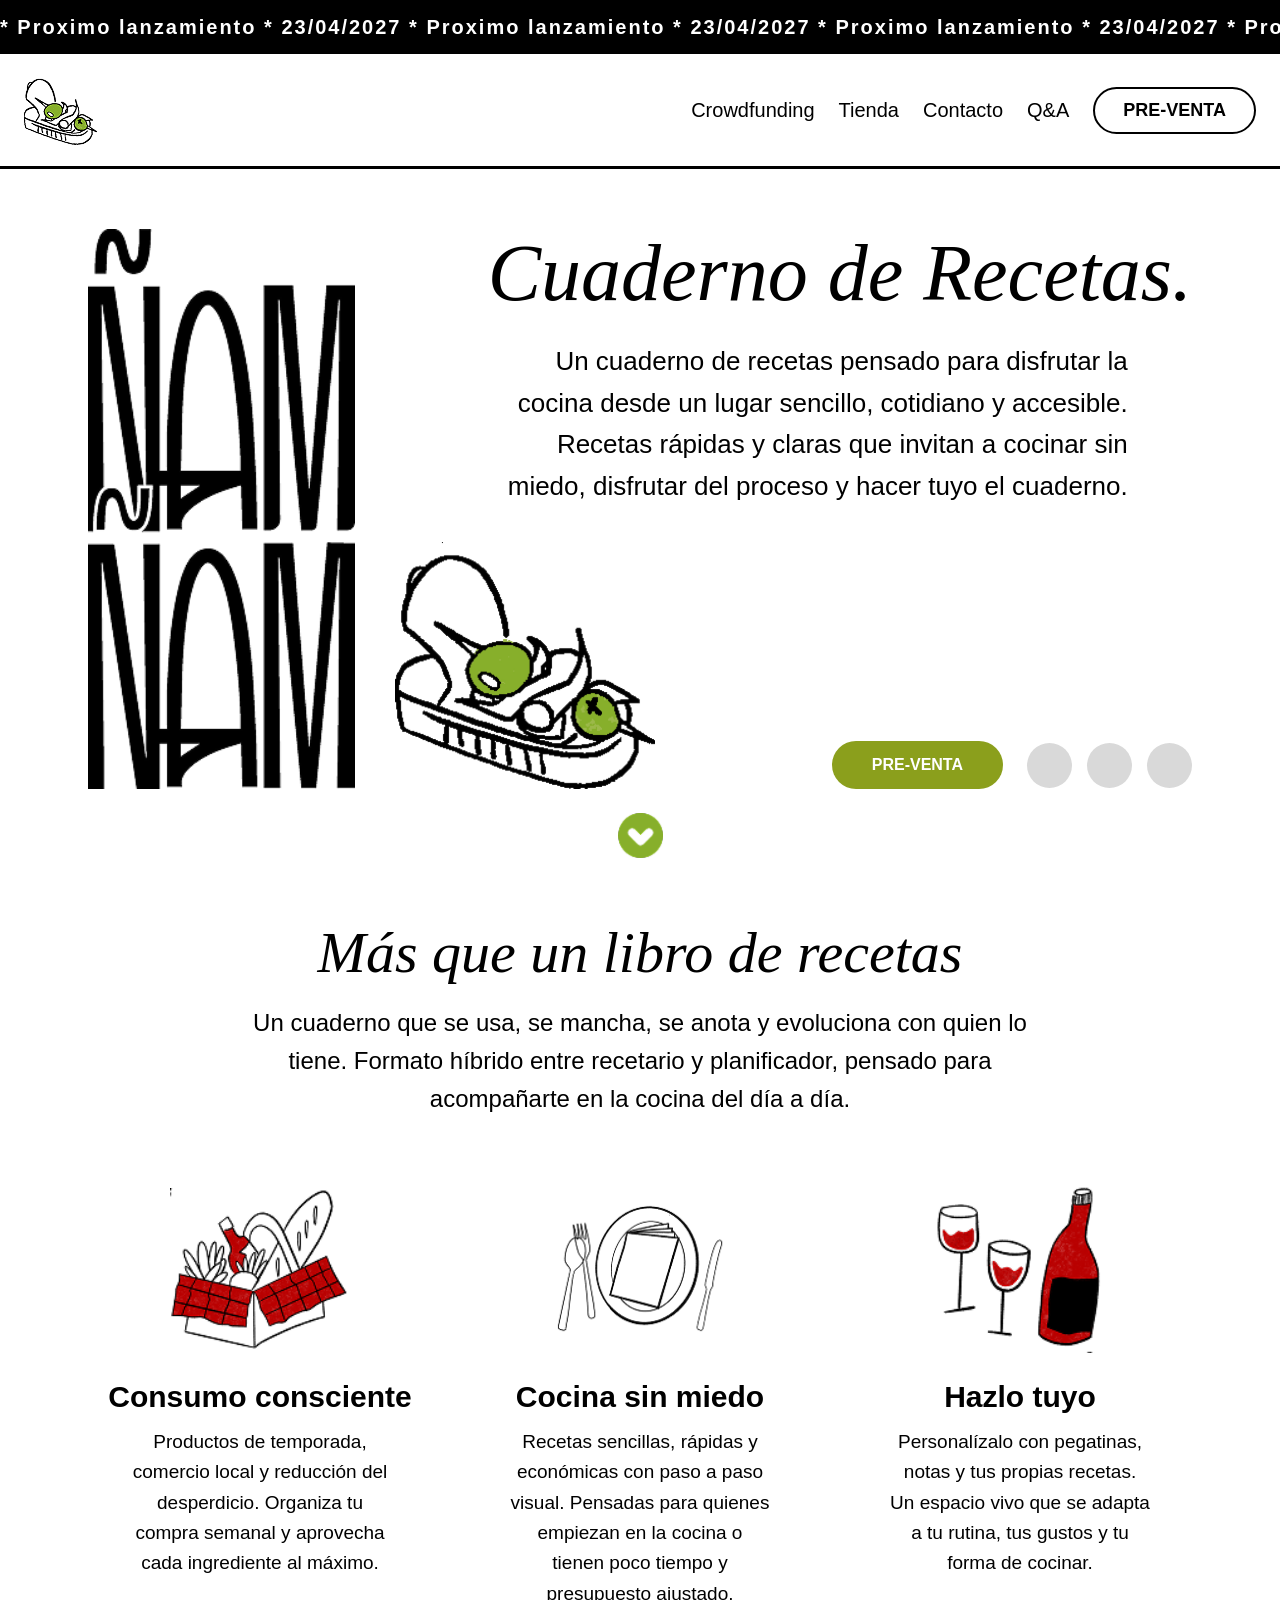
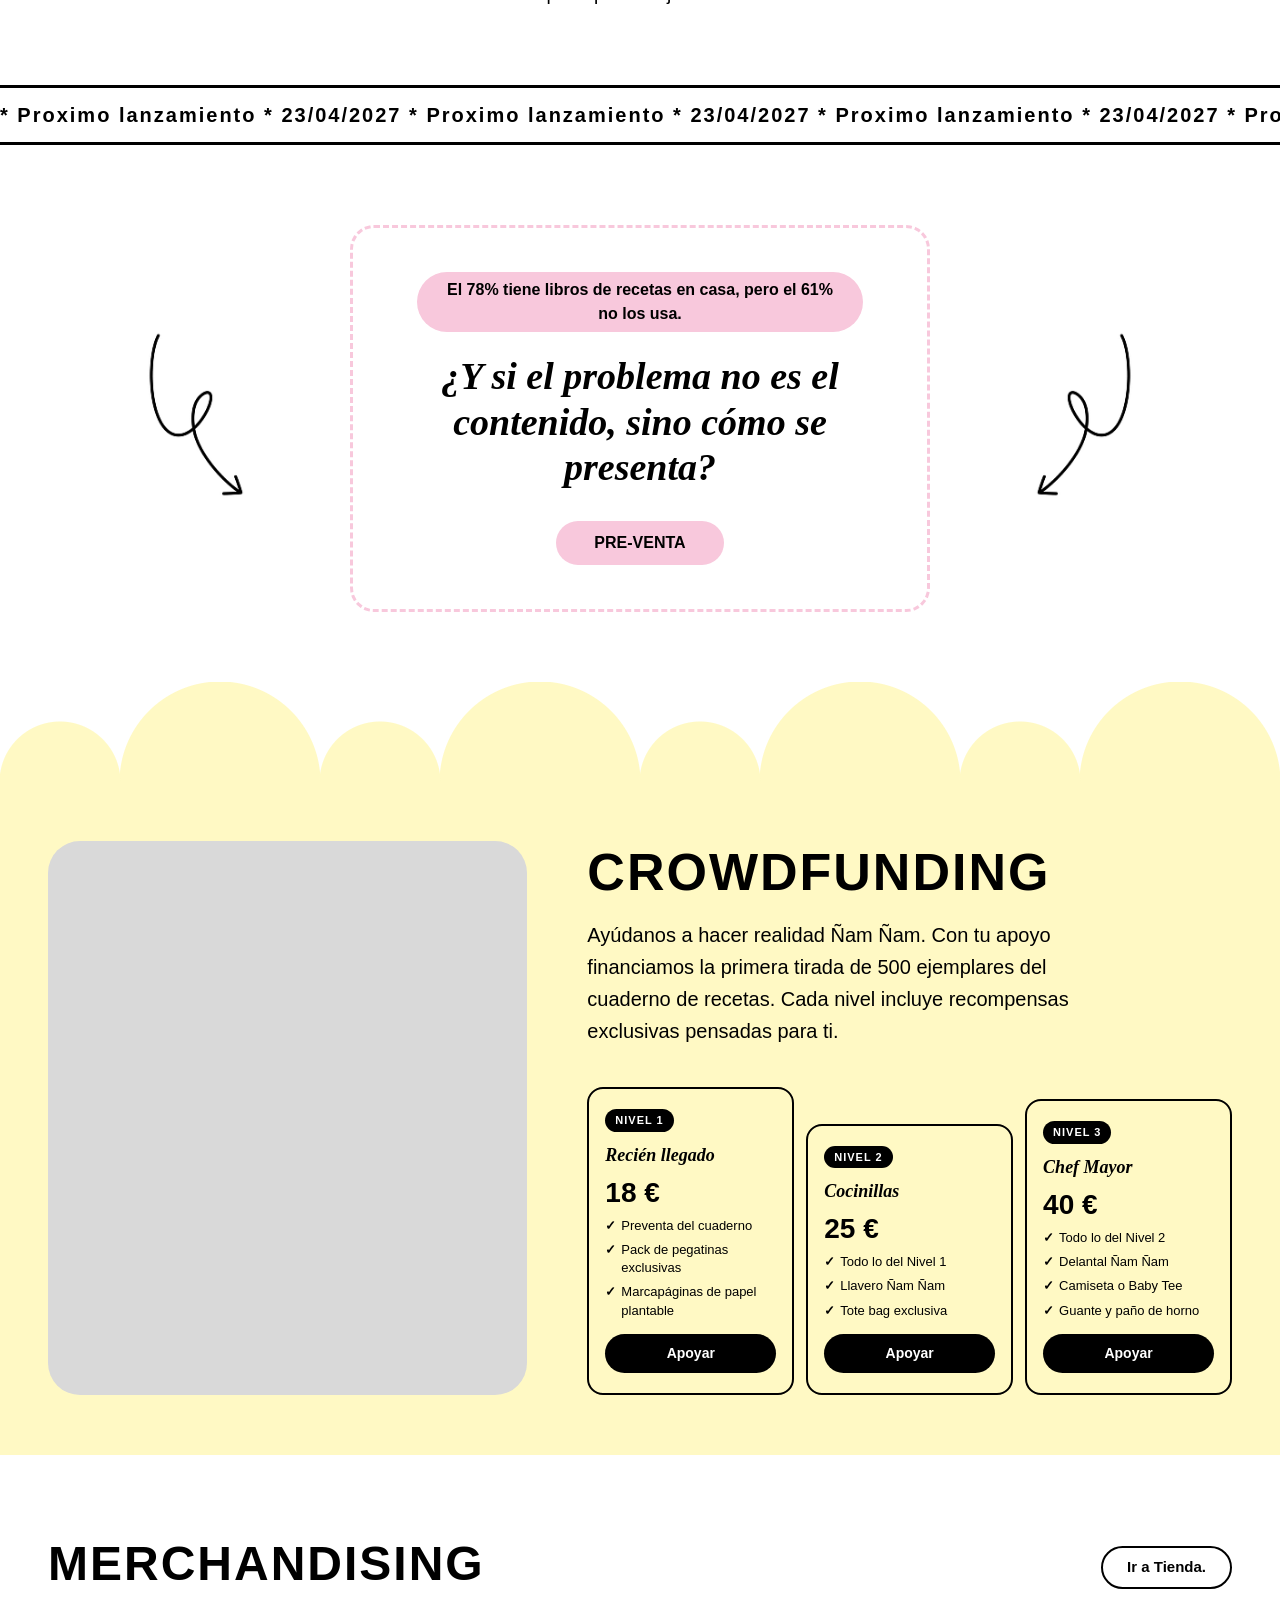
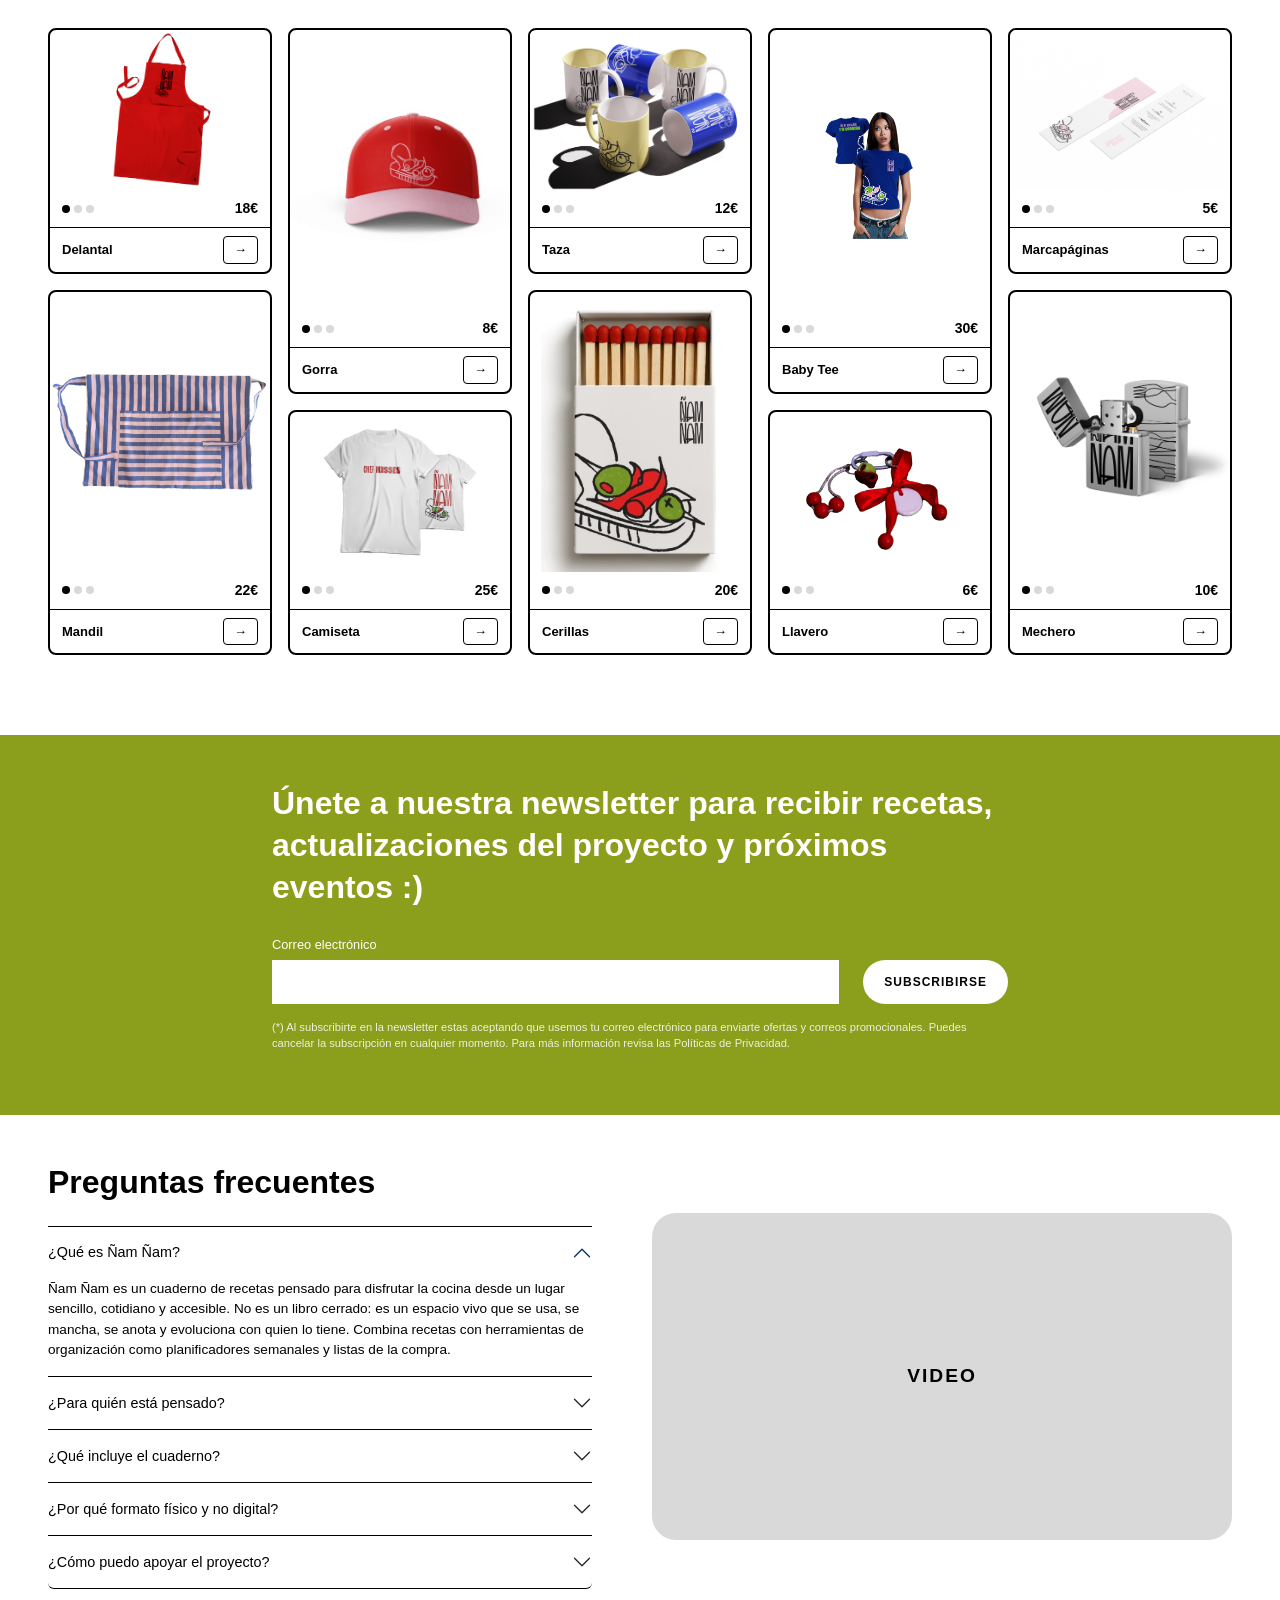
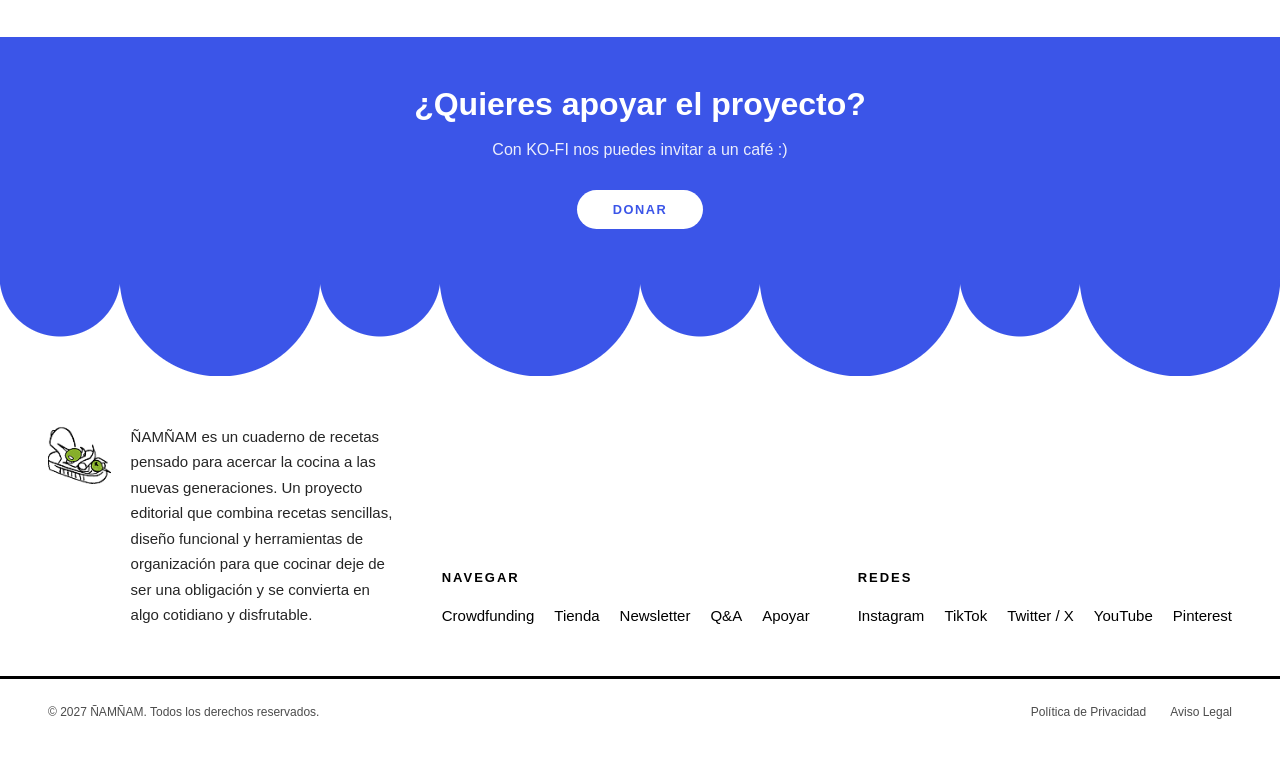
==== commit 56d9f80f: "Arreglo flecha hero" ====
--- a/index.html
+++ b/index.html
@@ -84,6 +84,9 @@
                 </div>
             </div>
         </div>
+        <div class="text-center pt-4">
+            <img src="img/flecha-abajo.png" alt="Scroll" style="width: 45px;">
+        </div>
     </section>
 
     <!-- SECCION CARACTERISTICAS -->
--- a/css/styles.css
+++ b/css/styles.css
@@ -942,6 +942,8 @@
     border-top: 3px solid var(--negro);
     margin-top: 48px;
     margin-bottom: 24px;
+    margin-left: -3rem;
+    margin-right: -3rem;
 }
 
 .footer-bottom {
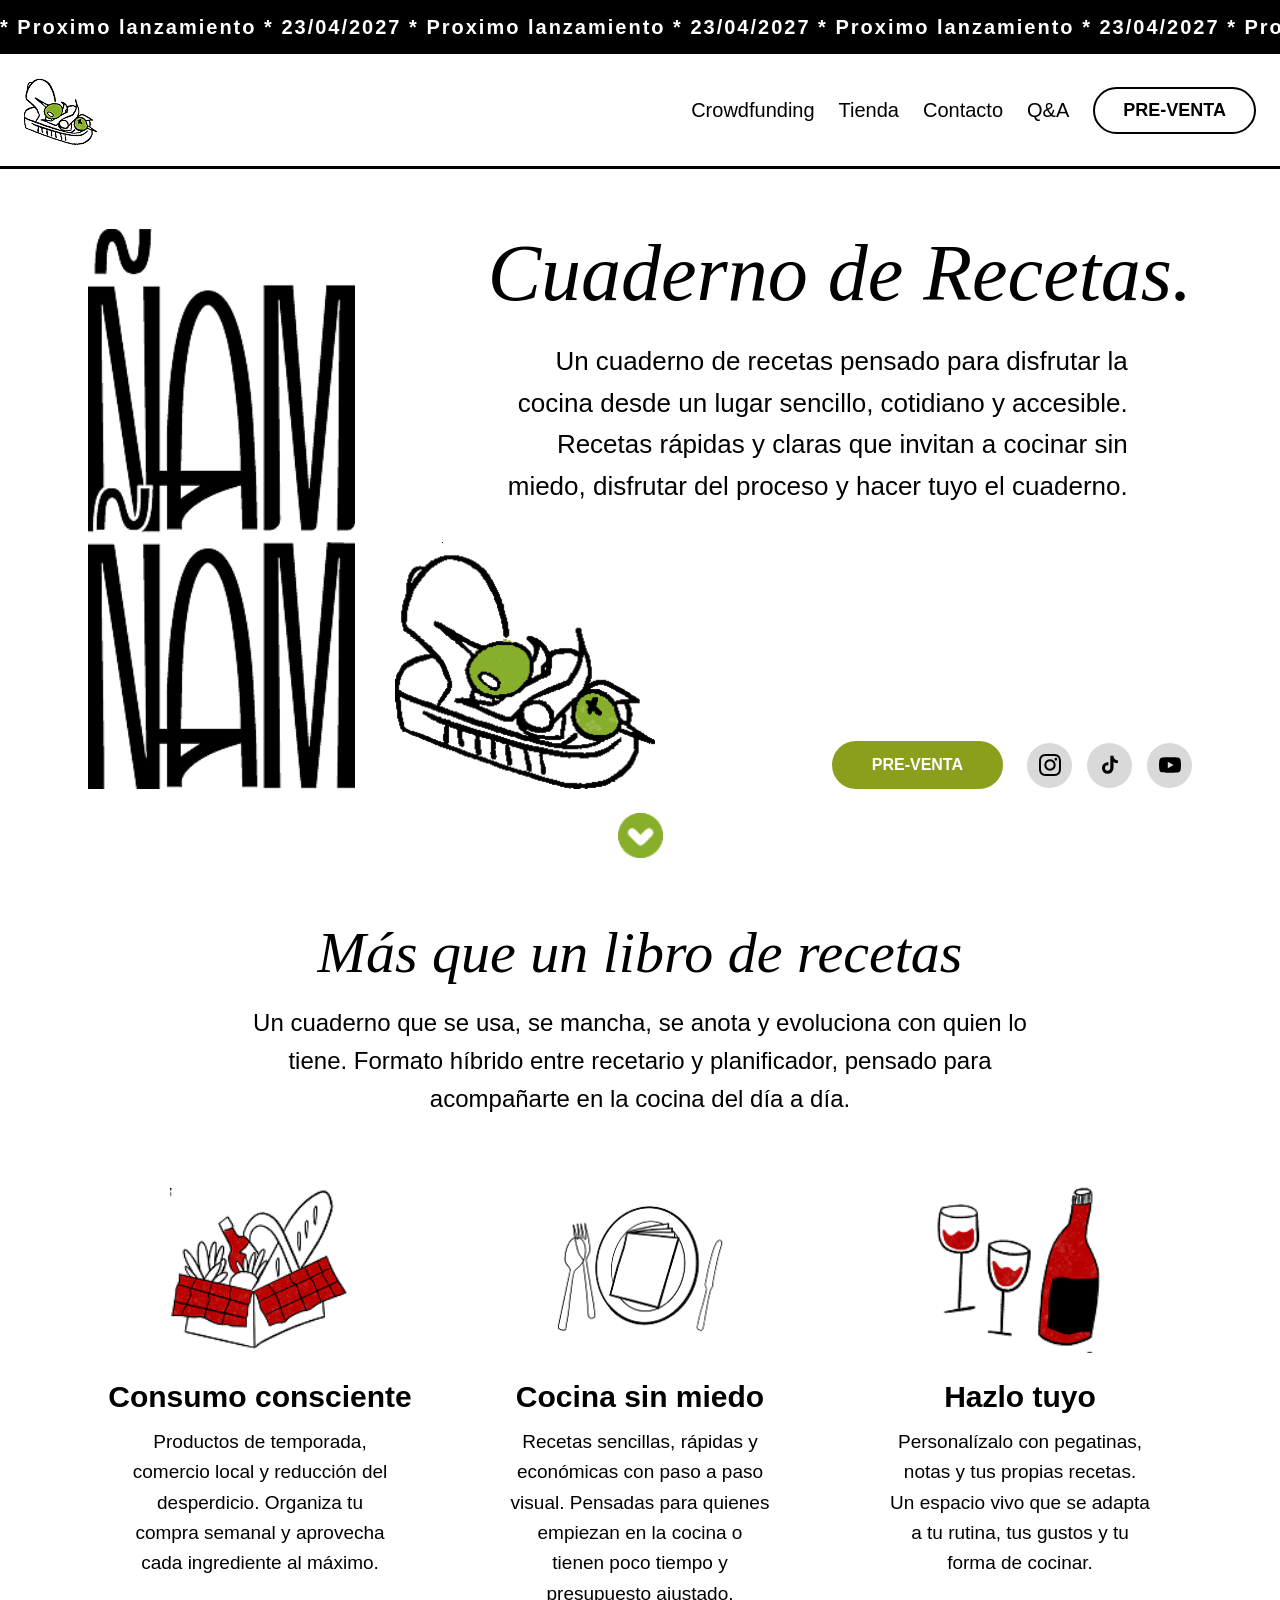
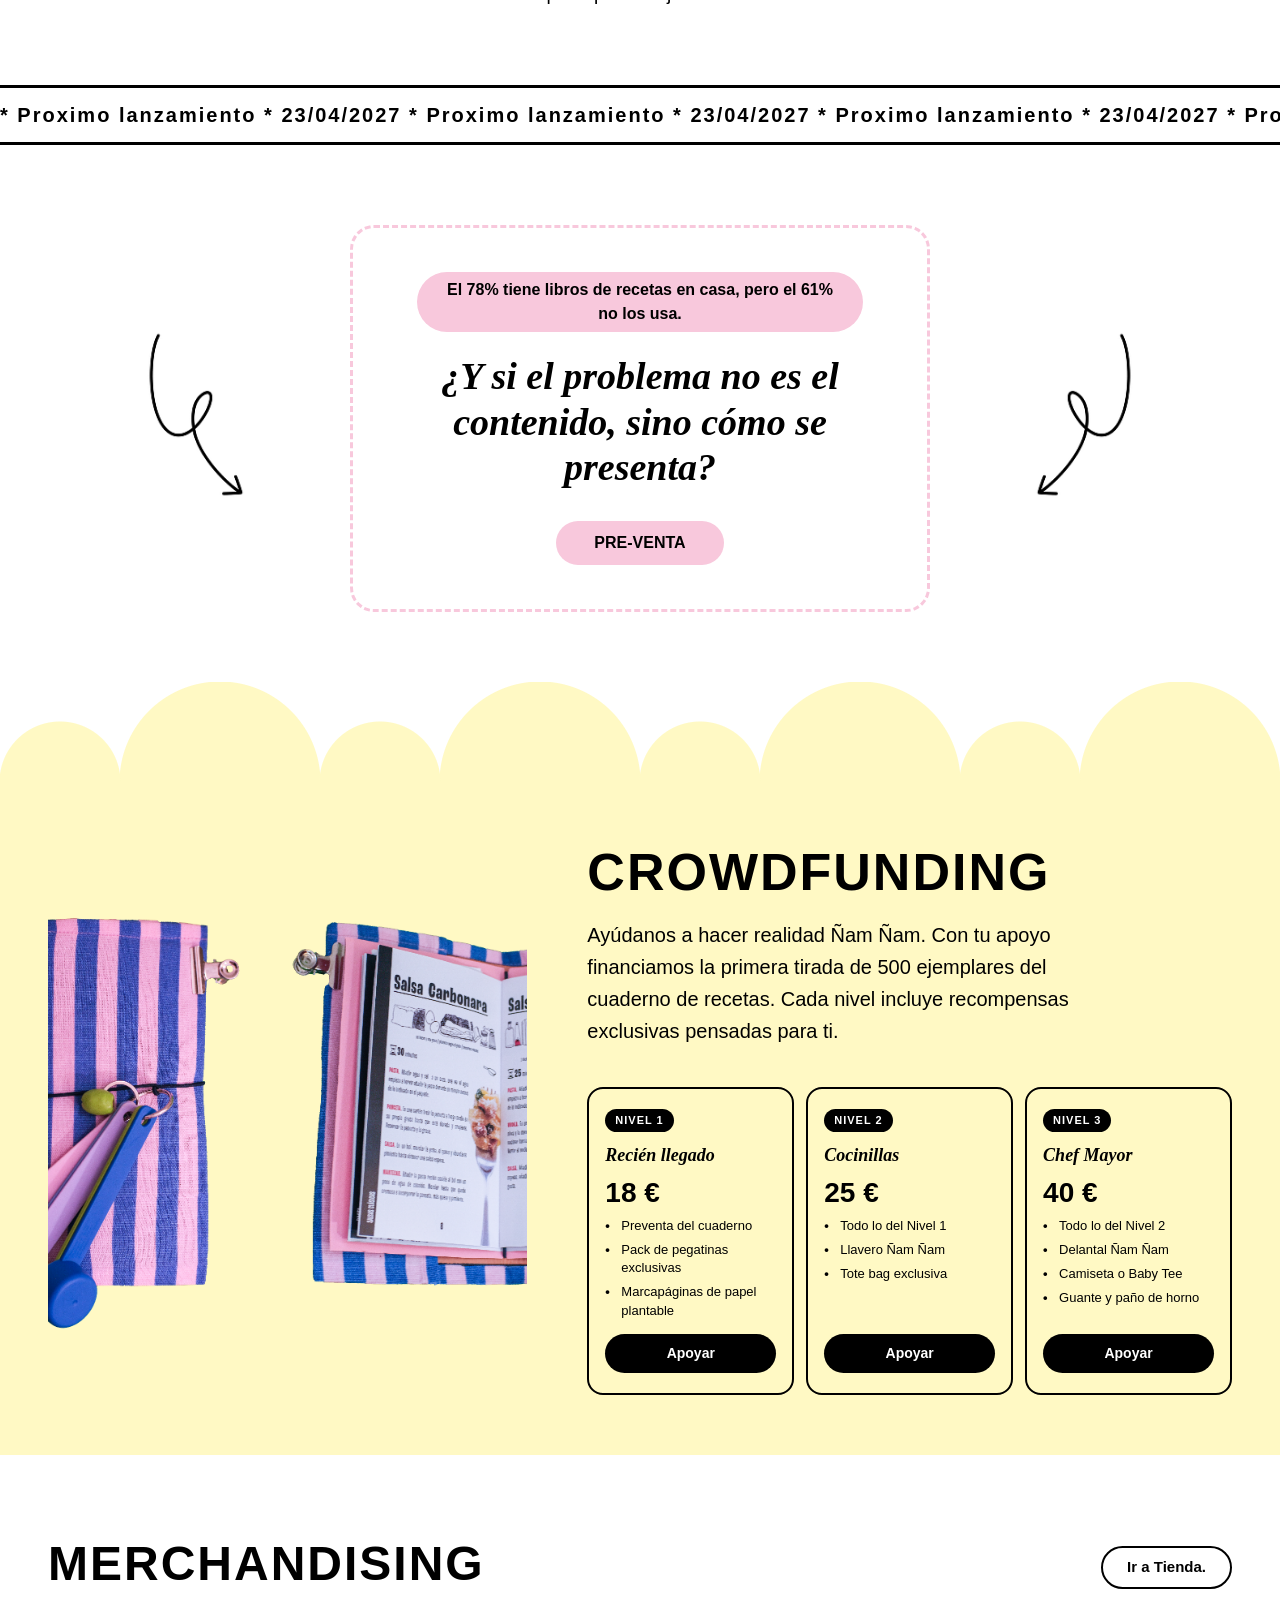
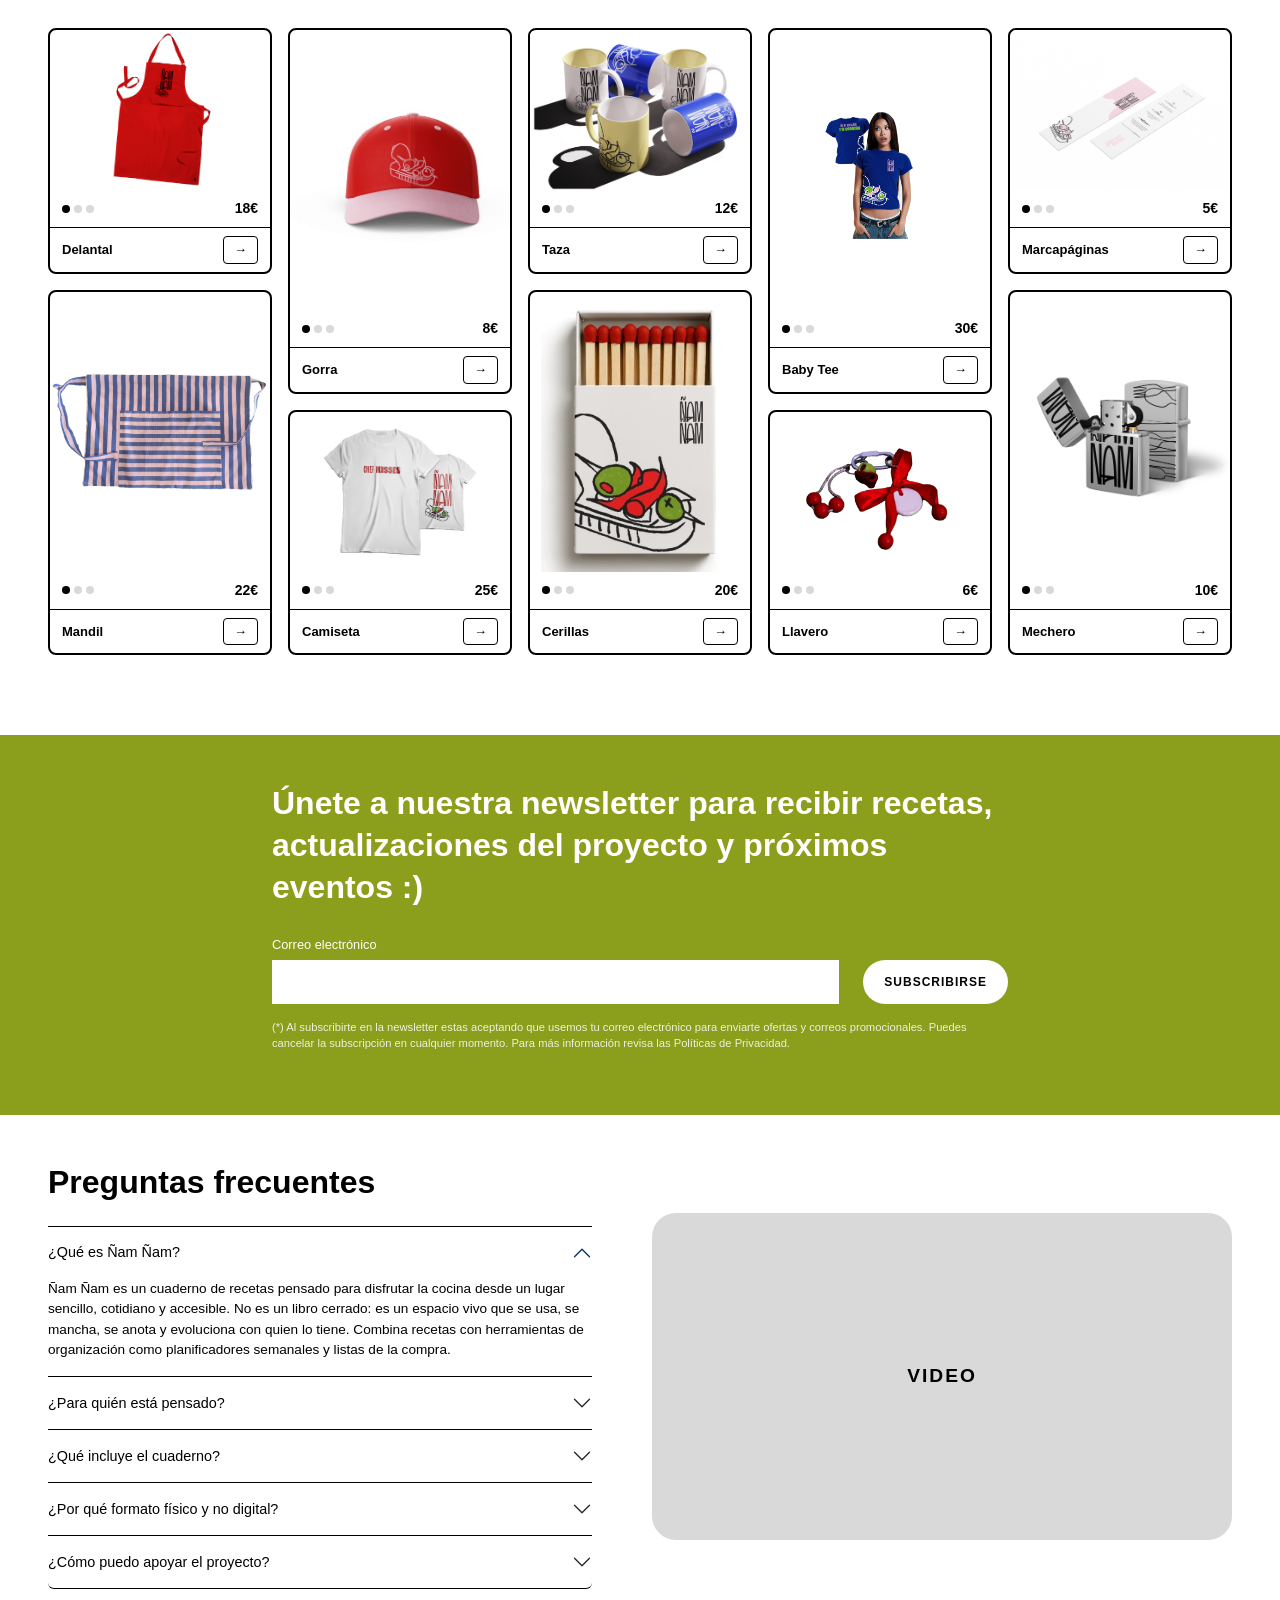
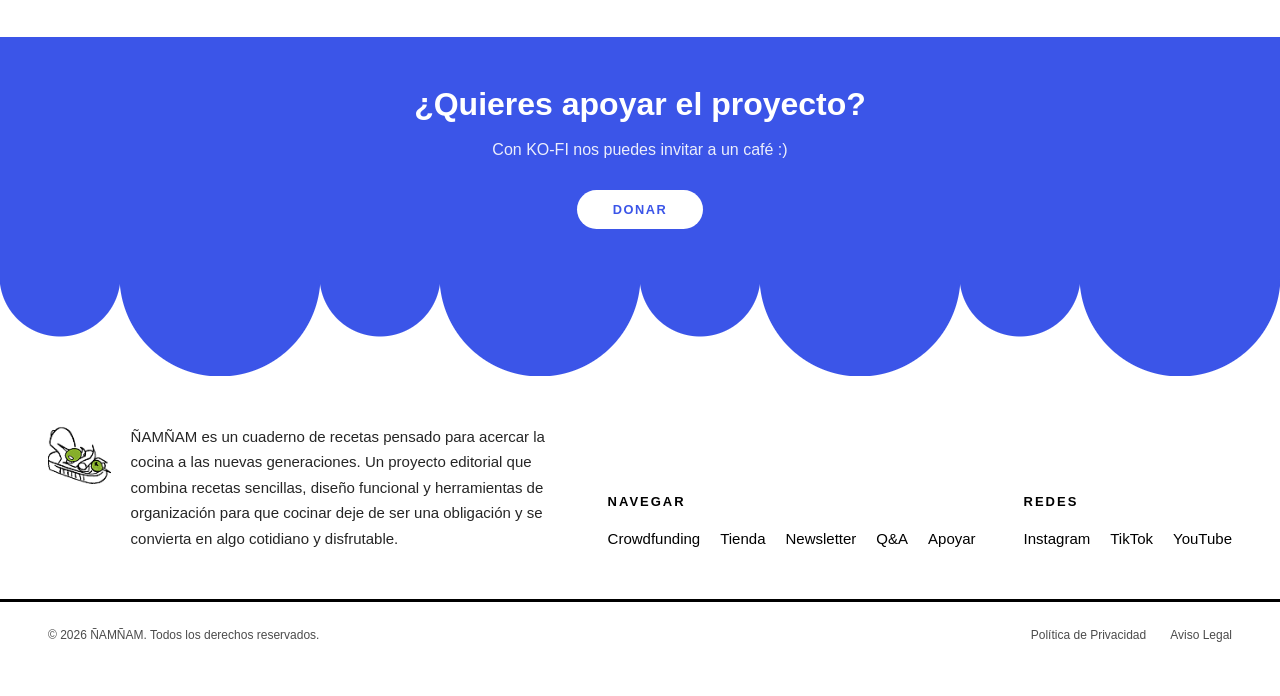
==== commit ce4b4117: "Final web" ====
--- a/index.html
+++ b/index.html
@@ -76,9 +76,15 @@
                     <div class="hero-bottom d-flex align-items-center gap-4">
                         <a href="#" class="btn-preventa-hero">PRE-VENTA</a>
                         <div class="hero-redes">
-                            <a href="#" class="red-social"></a>
-                            <a href="#" class="red-social"></a>
-                            <a href="#" class="red-social"></a>
+                            <a href="#" class="red-social" aria-label="Instagram">
+                                <svg xmlns="http://www.w3.org/2000/svg" viewBox="0 0 24 24" fill="currentColor" width="22" height="22"><path d="M12 2.163c3.204 0 3.584.012 4.85.07 3.252.148 4.771 1.691 4.919 4.919.058 1.265.069 1.645.069 4.849 0 3.205-.012 3.584-.069 4.849-.149 3.225-1.664 4.771-4.919 4.919-1.266.058-1.644.07-4.85.07-3.204 0-3.584-.012-4.849-.07-3.26-.149-4.771-1.699-4.919-4.92-.058-1.265-.07-1.644-.07-4.849 0-3.204.013-3.583.07-4.849.149-3.227 1.664-4.771 4.919-4.919 1.266-.057 1.645-.069 4.849-.069zm0-2.163c-3.259 0-3.667.014-4.947.072-4.358.2-6.78 2.618-6.98 6.98-.059 1.281-.073 1.689-.073 4.948 0 3.259.014 3.668.072 4.948.2 4.358 2.618 6.78 6.98 6.98 1.281.058 1.689.072 4.948.072 3.259 0 3.668-.014 4.948-.072 4.354-.2 6.782-2.618 6.979-6.98.059-1.28.073-1.689.073-4.948 0-3.259-.014-3.667-.072-4.947-.196-4.354-2.617-6.78-6.979-6.98-1.281-.059-1.69-.073-4.949-.073zm0 5.838c-3.403 0-6.162 2.759-6.162 6.162s2.759 6.163 6.162 6.163 6.162-2.759 6.162-6.163c0-3.403-2.759-6.162-6.162-6.162zm0 10.162c-2.209 0-4-1.79-4-4 0-2.209 1.791-4 4-4s4 1.791 4 4c0 2.21-1.791 4-4 4zm6.406-11.845c-.796 0-1.441.645-1.441 1.44s.645 1.44 1.441 1.44c.795 0 1.439-.645 1.439-1.44s-.644-1.44-1.439-1.44z"/></svg>
+                            </a>
+                            <a href="#" class="red-social" aria-label="TikTok">
+                                <svg xmlns="http://www.w3.org/2000/svg" viewBox="0 0 24 24" fill="currentColor" width="22" height="22"><path d="M19.59 6.69a4.83 4.83 0 0 1-3.77-4.25V2h-3.45v13.67a2.89 2.89 0 0 1-2.88 2.5 2.89 2.89 0 0 1-2.89-2.89 2.89 2.89 0 0 1 2.89-2.89c.28 0 .54.04.79.1V9.01a6.33 6.33 0 0 0-.79-.05 6.34 6.34 0 0 0-6.34 6.34 6.34 6.34 0 0 0 6.34 6.34 6.34 6.34 0 0 0 6.33-6.34V8.69a8.18 8.18 0 0 0 4.78 1.52V6.76a4.85 4.85 0 0 1-1.01-.07z"/></svg>
+                            </a>
+                            <a href="#" class="red-social" aria-label="YouTube">
+                                <svg xmlns="http://www.w3.org/2000/svg" viewBox="0 0 24 24" fill="currentColor" width="22" height="22"><path d="M23.495 6.205a3.007 3.007 0 0 0-2.088-2.088c-1.87-.501-9.396-.501-9.396-.501s-7.507-.01-9.396.501A3.007 3.007 0 0 0 .527 6.205a31.247 31.247 0 0 0-.522 5.805 31.247 31.247 0 0 0 .522 5.783 3.007 3.007 0 0 0 2.088 2.088c1.868.502 9.396.502 9.396.502s7.506 0 9.396-.502a3.007 3.007 0 0 0 2.088-2.088 31.247 31.247 0 0 0 .5-5.783 31.247 31.247 0 0 0-.5-5.805zM9.609 15.601V8.408l6.264 3.602z"/></svg>
+                            </a>
                         </div>
                     </div>
                 </div>
@@ -149,7 +155,9 @@
                 <div class="row align-items-stretch">
                     <!-- Imagen izquierda -->
                     <div class="col-md-5 mb-4 mb-md-0 d-flex">
-                        <div class="placeholder-img crowdfunding-img-placeholder"></div>
+                        <div class="crowdfunding-libro-wrapper">
+                            <img src="img/fotosMerch/libro.png" alt="Cuaderno Ñam Ñam" class="crowdfunding-libro-img">
+                        </div>
                     </div>
                     <!-- Contenido derecha -->
                     <div class="col-md-7 ps-md-5">
@@ -489,9 +497,7 @@
                         <ul class="footer-links">
                             <li><a href="#">Instagram</a></li>
                             <li><a href="#">TikTok</a></li>
-                            <li><a href="#">Twitter / X</a></li>
                             <li><a href="#">YouTube</a></li>
-                            <li><a href="#">Pinterest</a></li>
                         </ul>
                     </div>
                 </div>
@@ -503,7 +509,7 @@
 
             <!-- Copyright + legal -->
             <div class="footer-bottom">
-                <span class="footer-copy">© 2027 ÑAMÑAM. Todos los derechos reservados.</span>
+                <span class="footer-copy">© 2026 ÑAMÑAM. Todos los derechos reservados.</span>
                 <div class="footer-legal">
                     <a href="#">Política de Privacidad</a>
                     <a href="#">Aviso Legal</a>
--- a/css/styles.css
+++ b/css/styles.css
@@ -225,11 +225,14 @@
 }
 
 .red-social {
-    display: inline-block;
+    display: inline-flex;
+    align-items: center;
+    justify-content: center;
     width: 45px;
     height: 45px;
     background-color: var(--gris);
     border-radius: 50%;
+    color: var(--negro);
 }
 
 .red-social:hover {
@@ -424,6 +427,21 @@
     margin-bottom: 80px;
 }
 
+.crowdfunding-libro-wrapper {
+    width: 100%;
+    min-height: 200px;
+    border-radius: 32px;
+    overflow: hidden;
+}
+
+.crowdfunding-libro-img {
+    display: block;
+    width: 100%;
+    height: 100%;
+    object-fit: cover;
+    object-position: 30% center;
+}
+
 .crowdfunding-img-placeholder {
     width: 100%;
     height: 100%;
@@ -447,7 +465,7 @@
 
 .tiers-container {
     display: flex;
-    align-items: flex-end;
+    align-items: stretch;
     gap: 12px;
 }
 
@@ -508,7 +526,7 @@
 }
 
 .tier-card-features li::before {
-    content: "✓";
+    content: "•";
     position: absolute;
     left: 0;
     font-weight: bold;
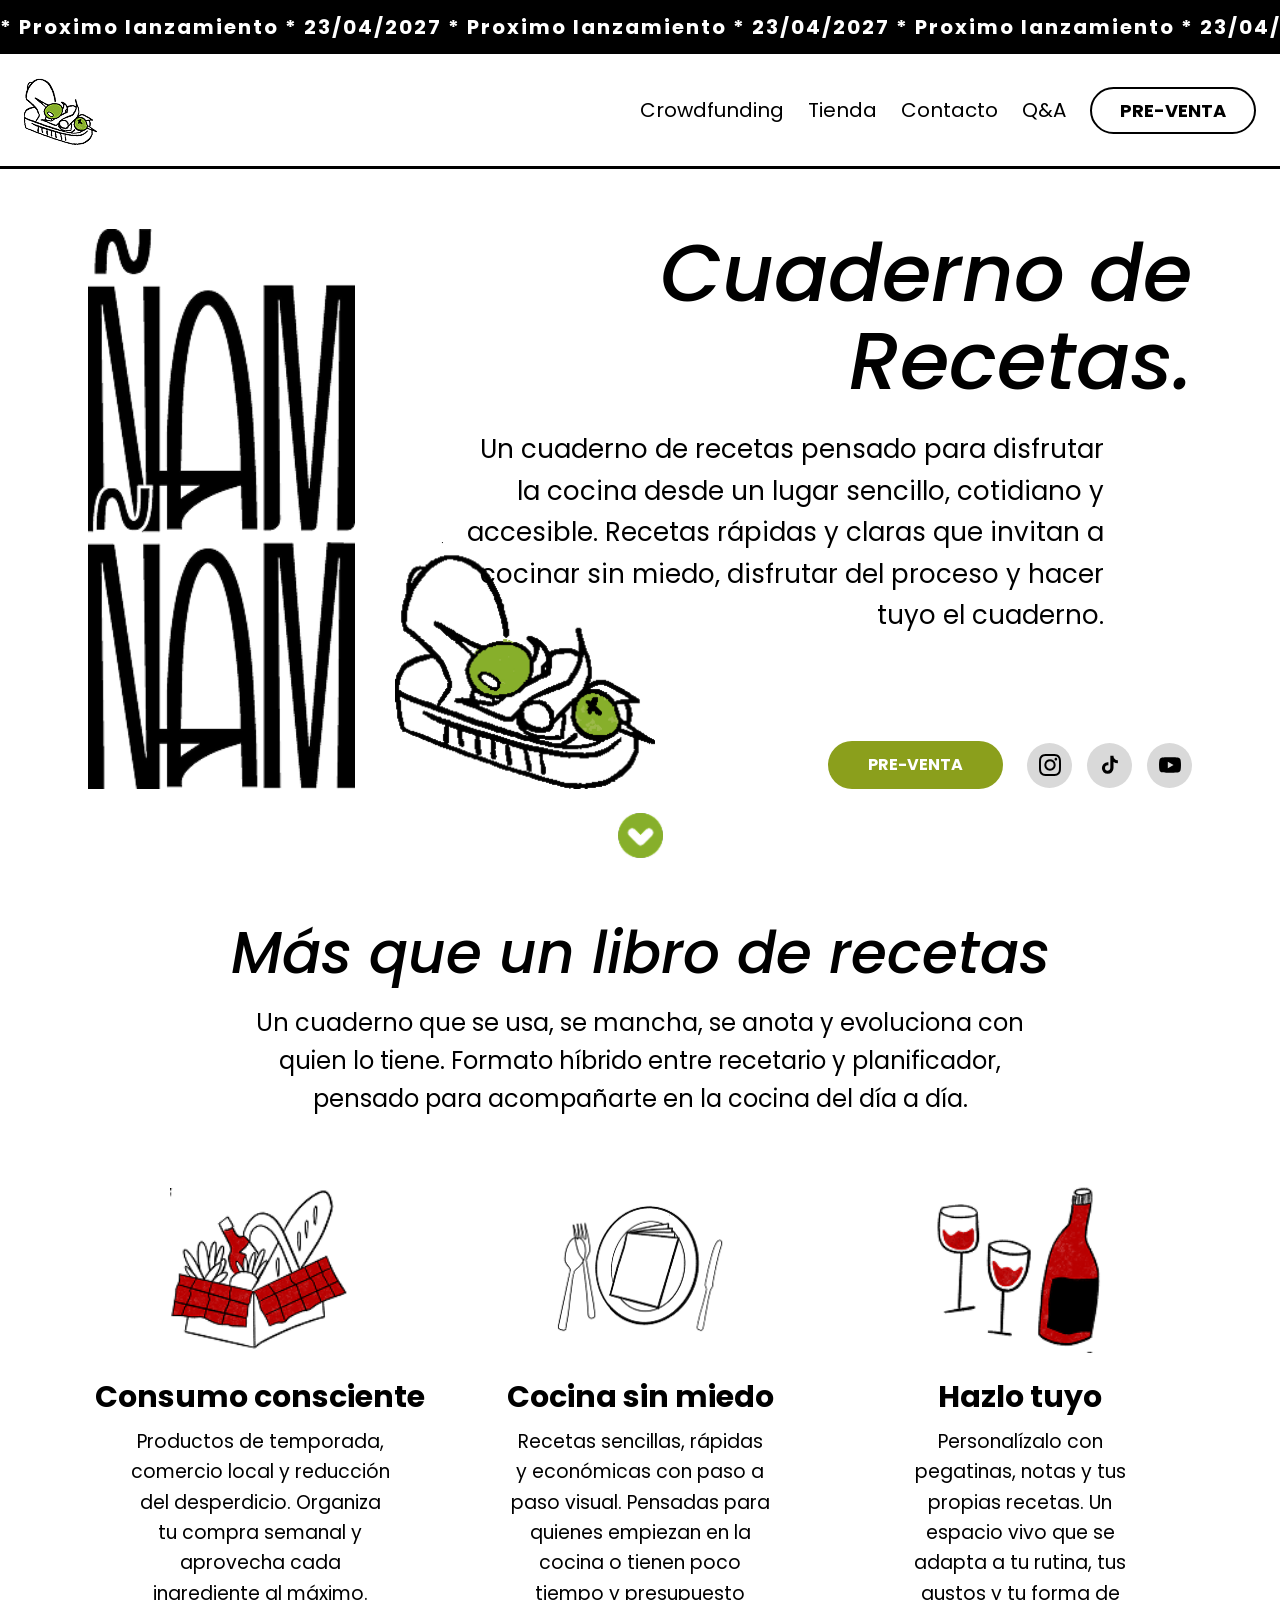
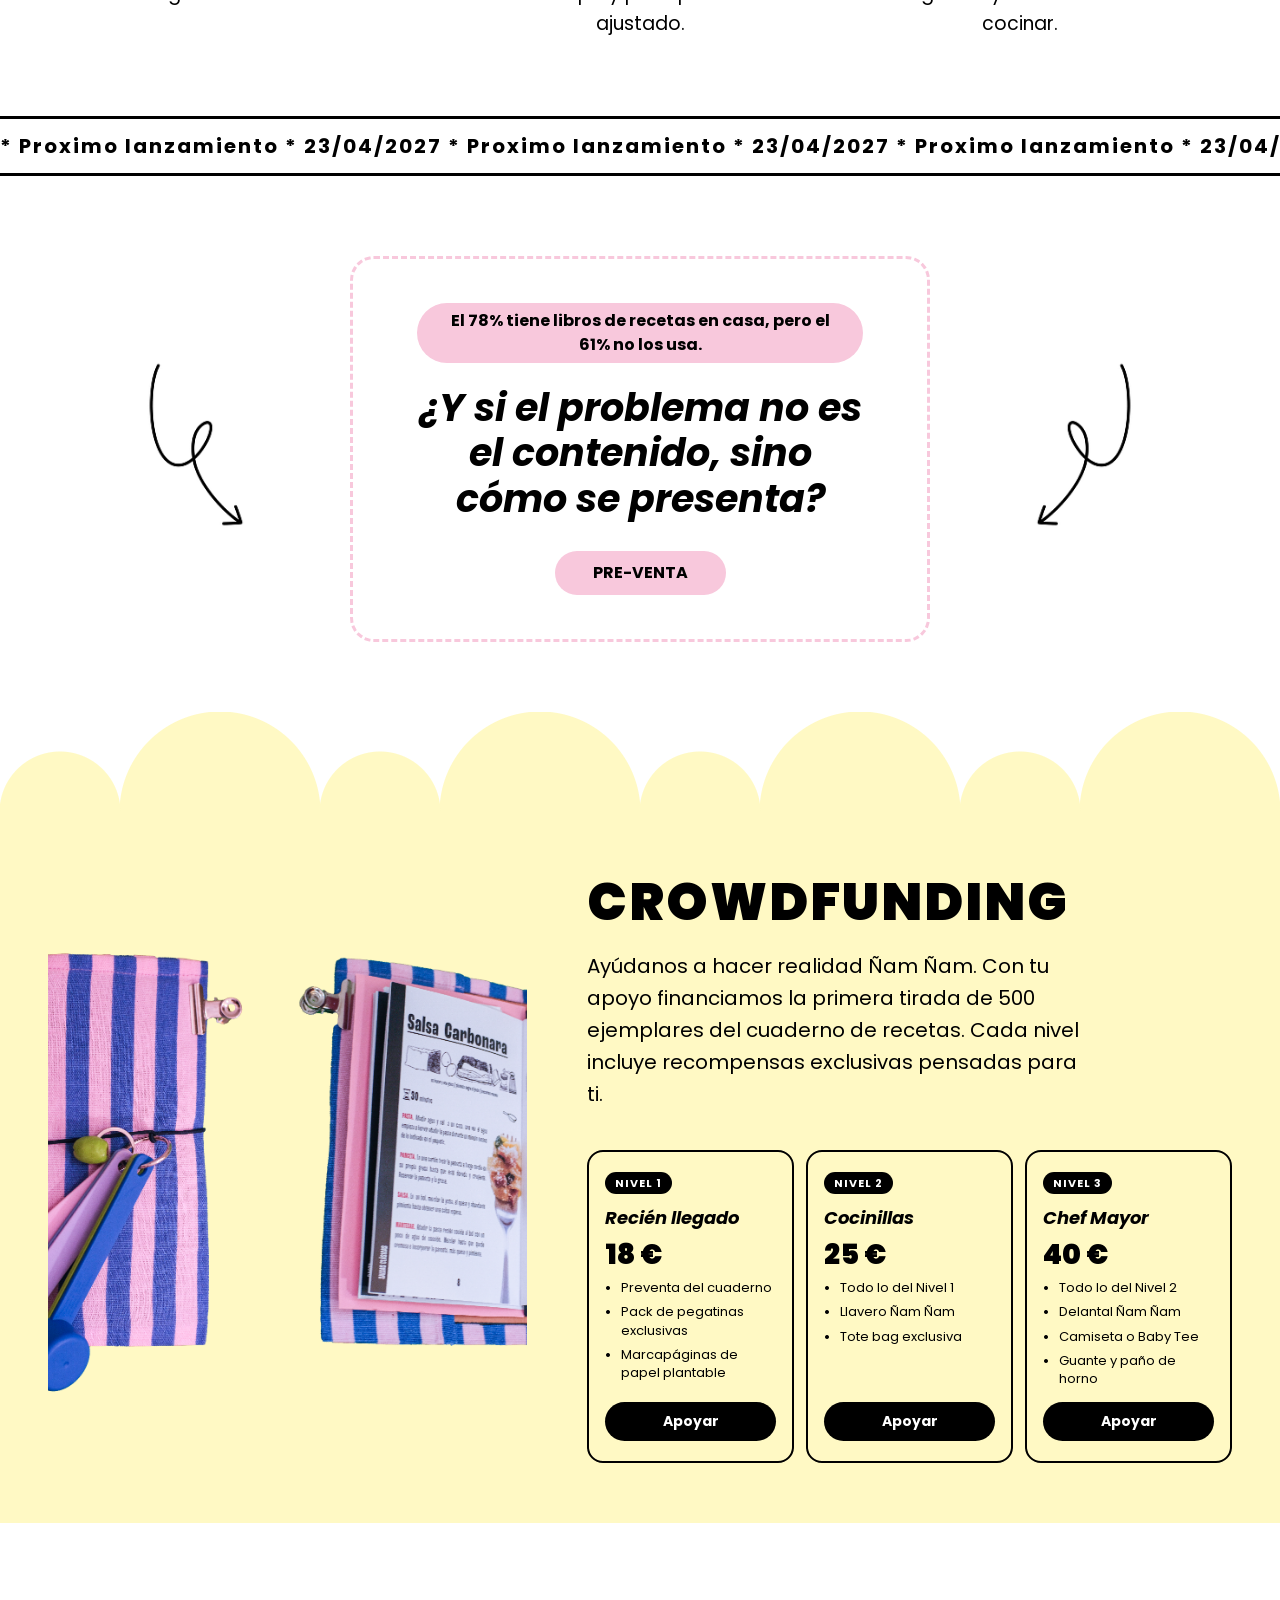
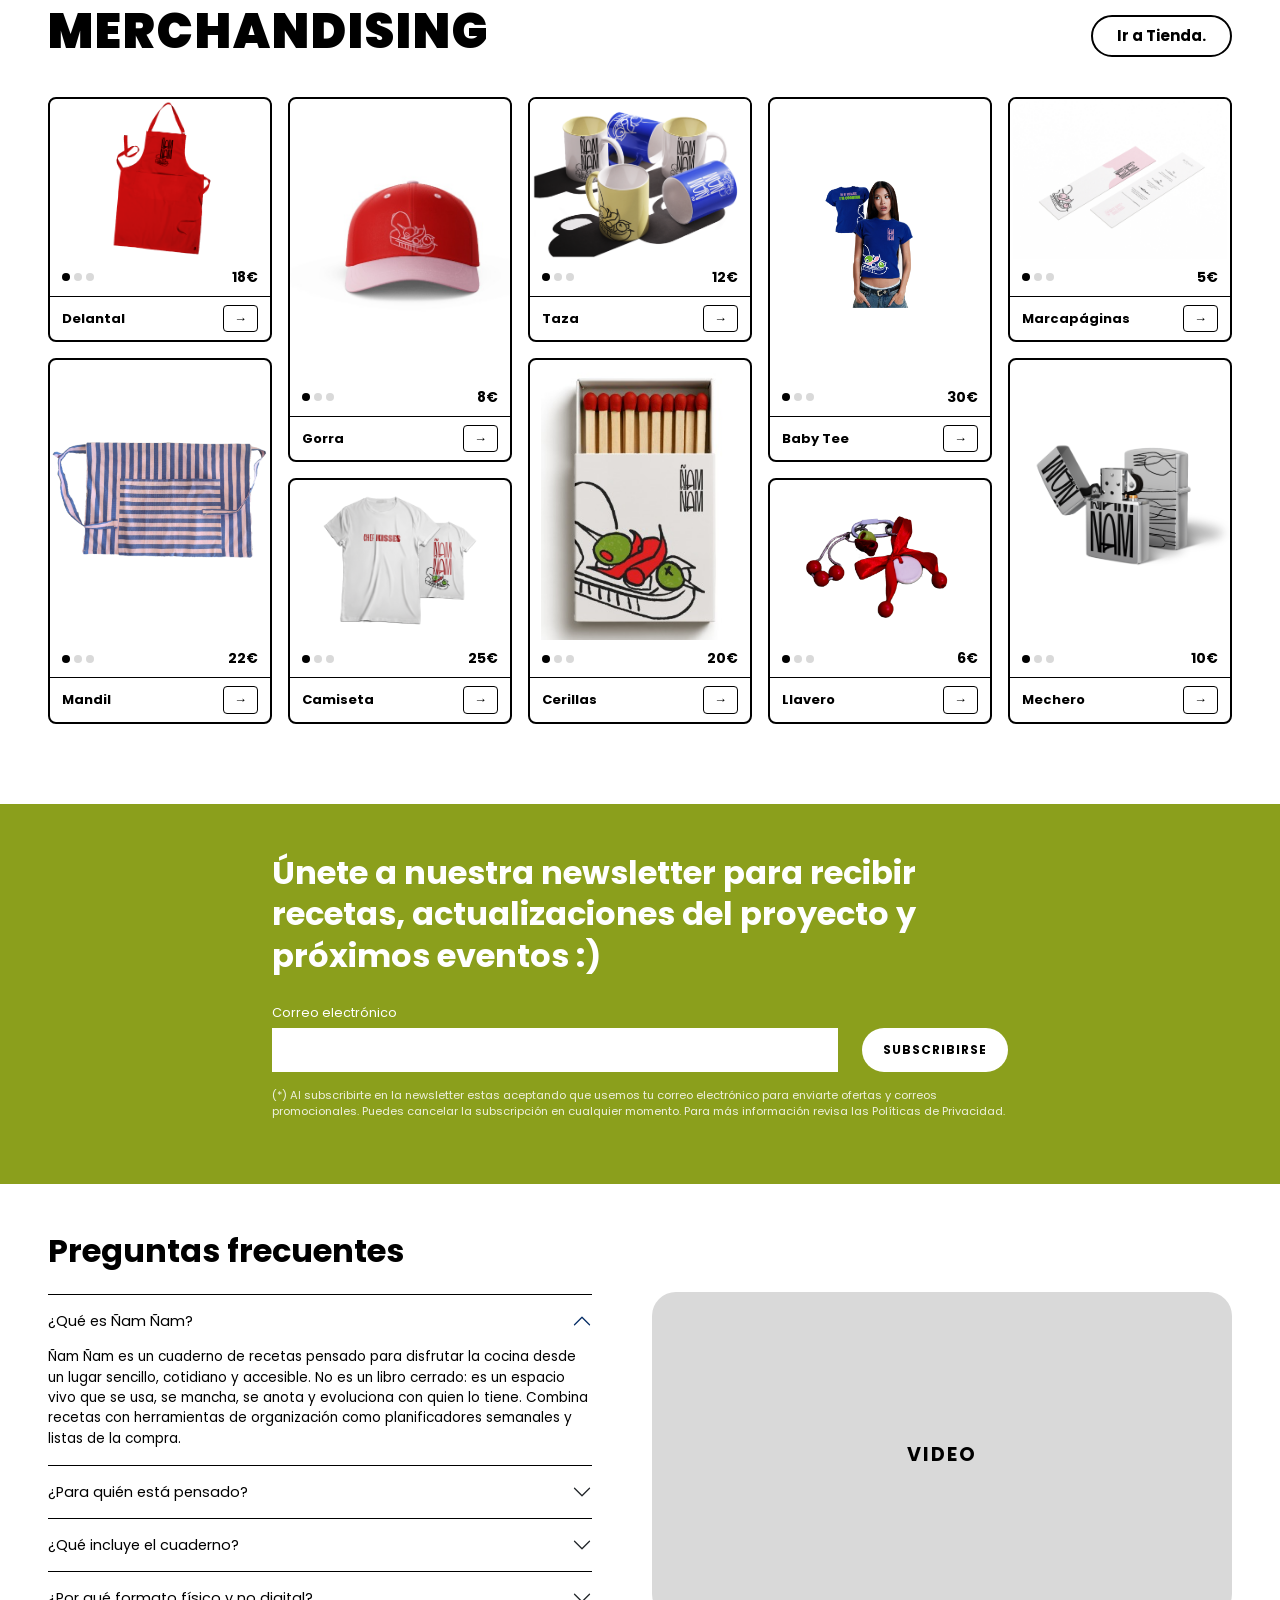
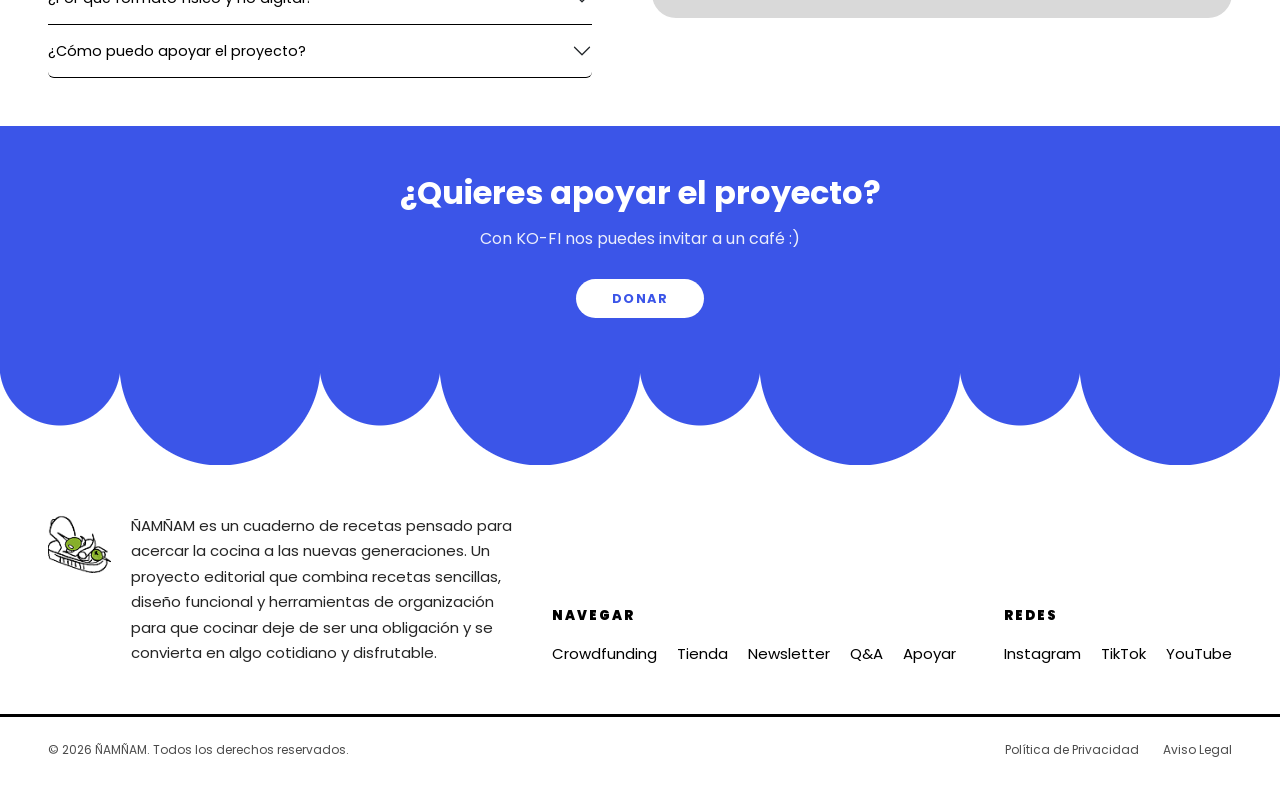
==== commit d3f87c9e: "Poppins font" ====
--- a/index.html
+++ b/index.html
@@ -4,6 +4,10 @@
     <meta charset="UTF-8">
     <meta name="viewport" content="width=device-width, initial-scale=1.0">
     <title>ÑAMÑAM - Cuaderno de Recetas</title>
+    <!-- Google Fonts - Poppins -->
+    <link rel="preconnect" href="https://fonts.googleapis.com">
+    <link rel="preconnect" href="https://fonts.gstatic.com" crossorigin>
+    <link href="https://fonts.googleapis.com/css2?family=Poppins:ital,wght@0,100;0,200;0,300;0,400;0,500;0,600;0,700;0,800;0,900;1,100;1,200;1,300;1,400;1,500;1,600;1,700;1,800;1,900&display=swap" rel="stylesheet">
     <!-- Bootstrap 5 CSS -->
     <link href="https://cdn.jsdelivr.net/npm/bootstrap@5.3.0/dist/css/bootstrap.min.css" rel="stylesheet">
     <!-- Estilos propios -->
--- a/css/styles.css
+++ b/css/styles.css
@@ -16,7 +16,7 @@
 }
 
 body {
-    font-family: Arial, Helvetica, sans-serif;
+    font-family: 'Poppins', sans-serif;
     color: var(--negro);
     background-color: var(--blanco);
 }
@@ -190,7 +190,7 @@
 }
 
 .hero-titulo {
-    font-family: Georgia, 'Times New Roman', serif;
+    font-family: 'Poppins', sans-serif;
     font-size: 80px;
     font-style: italic;
     margin-bottom: 24px;
@@ -299,7 +299,7 @@
 }
 
 .caracteristicas-titulo {
-    font-family: Georgia, 'Times New Roman', serif;
+    font-family: 'Poppins', sans-serif;
     font-size: 58px;
     font-style: italic;
     margin-bottom: 16px;
@@ -386,7 +386,7 @@
 }
 
 .preventa-pregunta {
-    font-family: Georgia, 'Times New Roman', serif;
+    font-family: 'Poppins', sans-serif;
     font-size: 38px;
     font-style: italic;
     font-weight: bold;
@@ -494,7 +494,7 @@
 }
 
 .tier-card-nombre {
-    font-family: Georgia, 'Times New Roman', serif;
+    font-family: 'Poppins', sans-serif;
     font-size: 18px;
     font-style: italic;
     font-weight: bold;
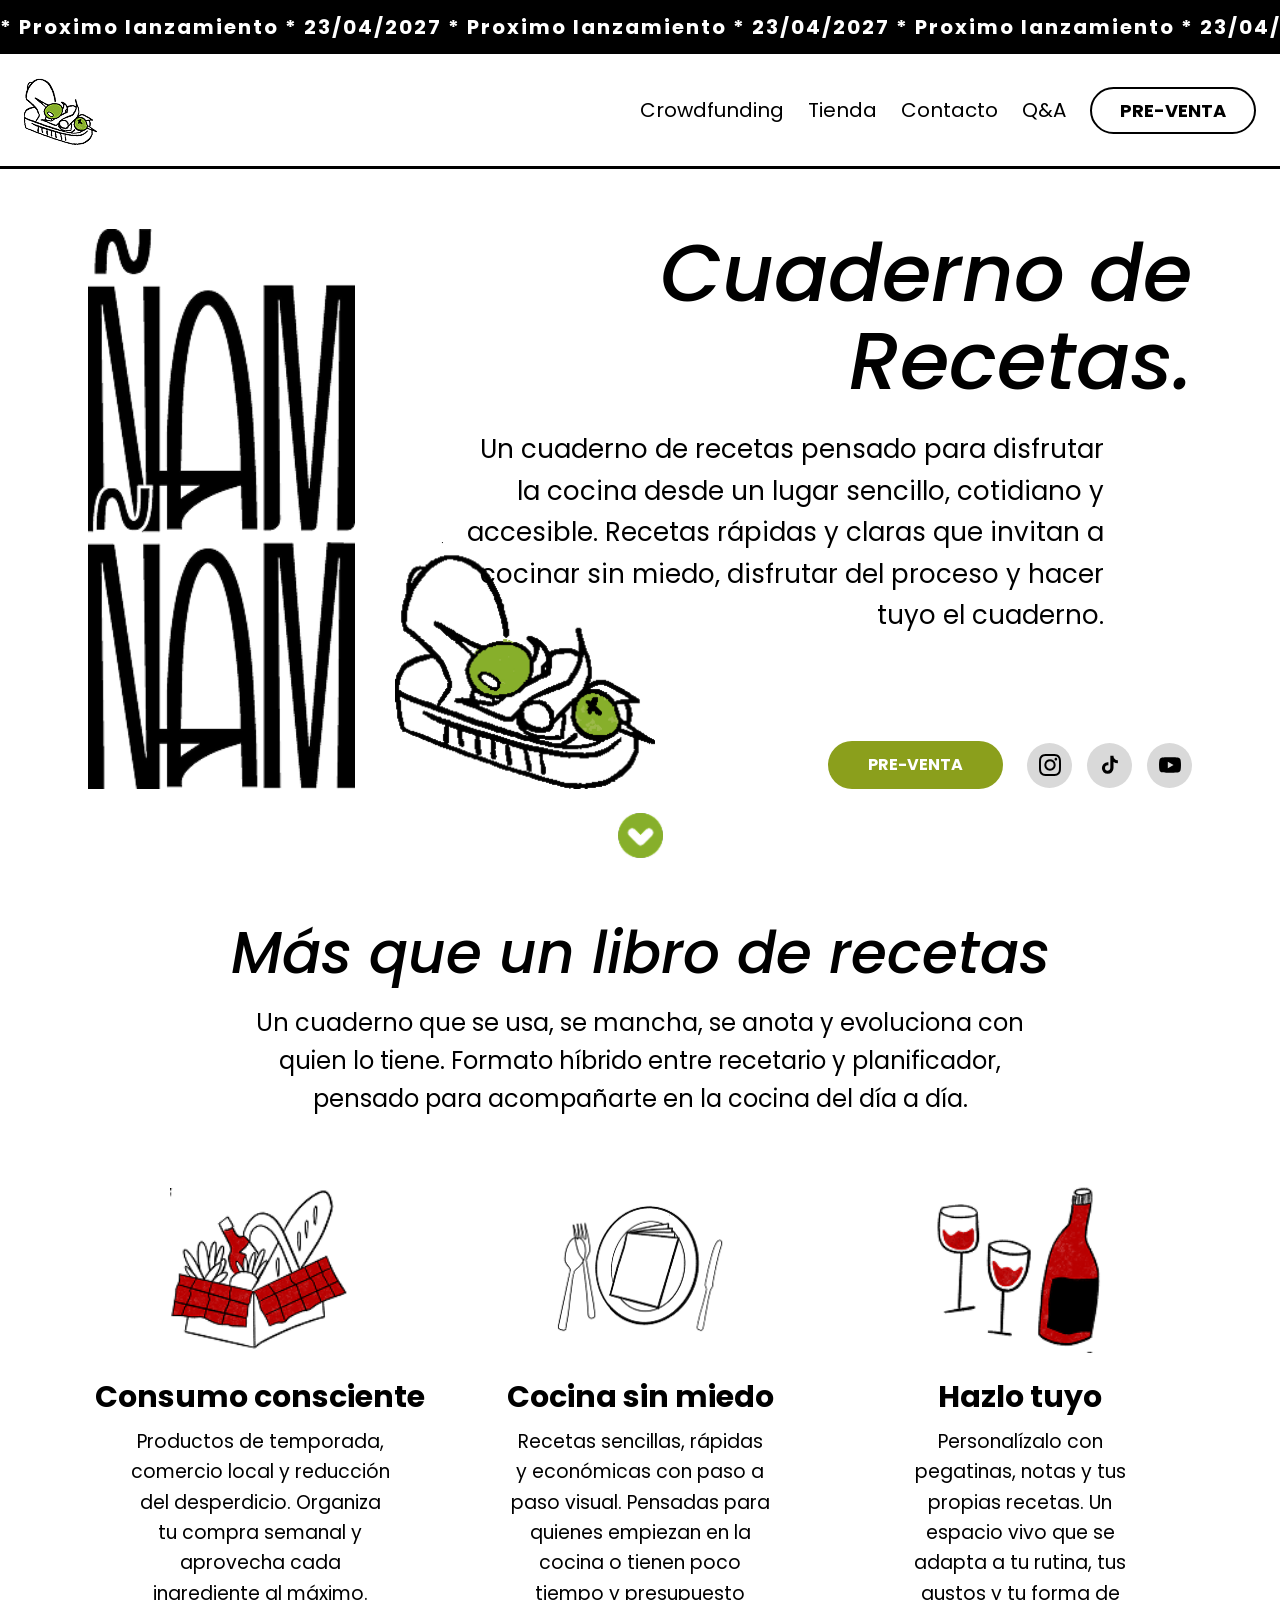
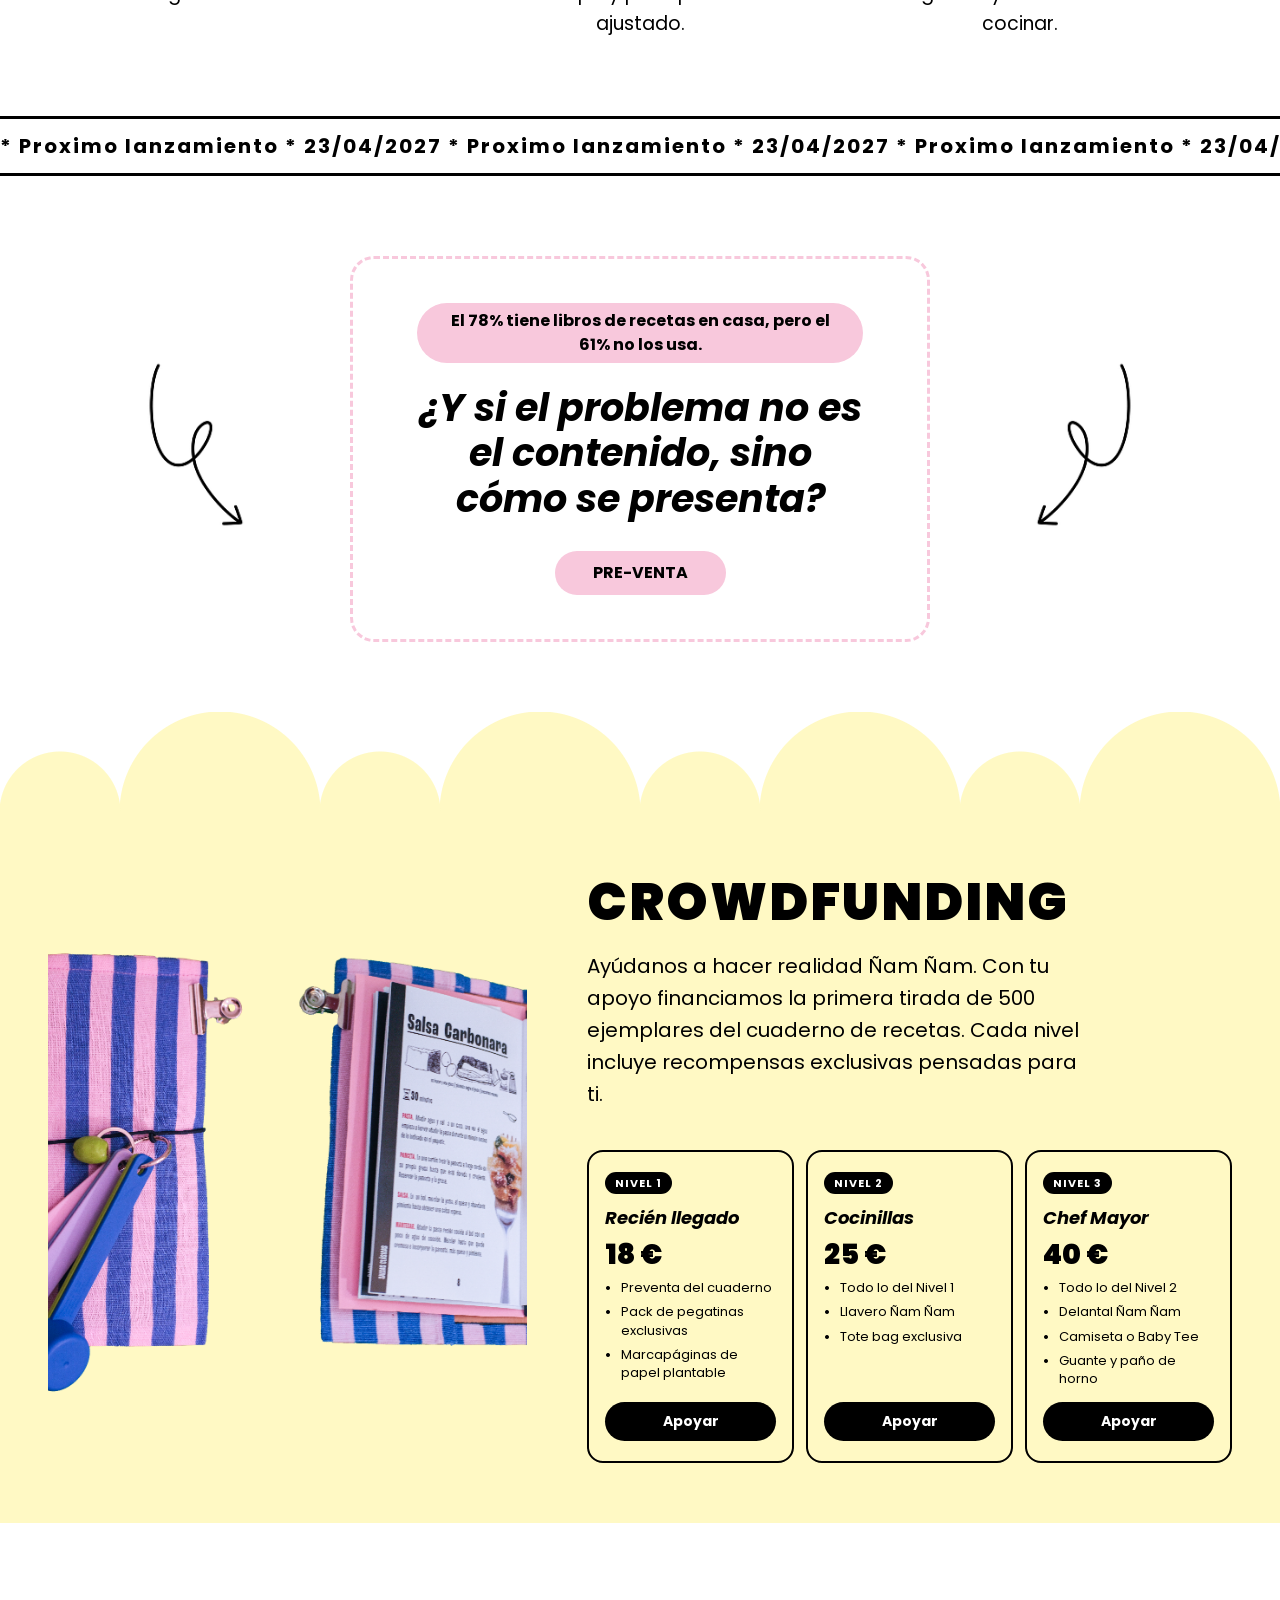
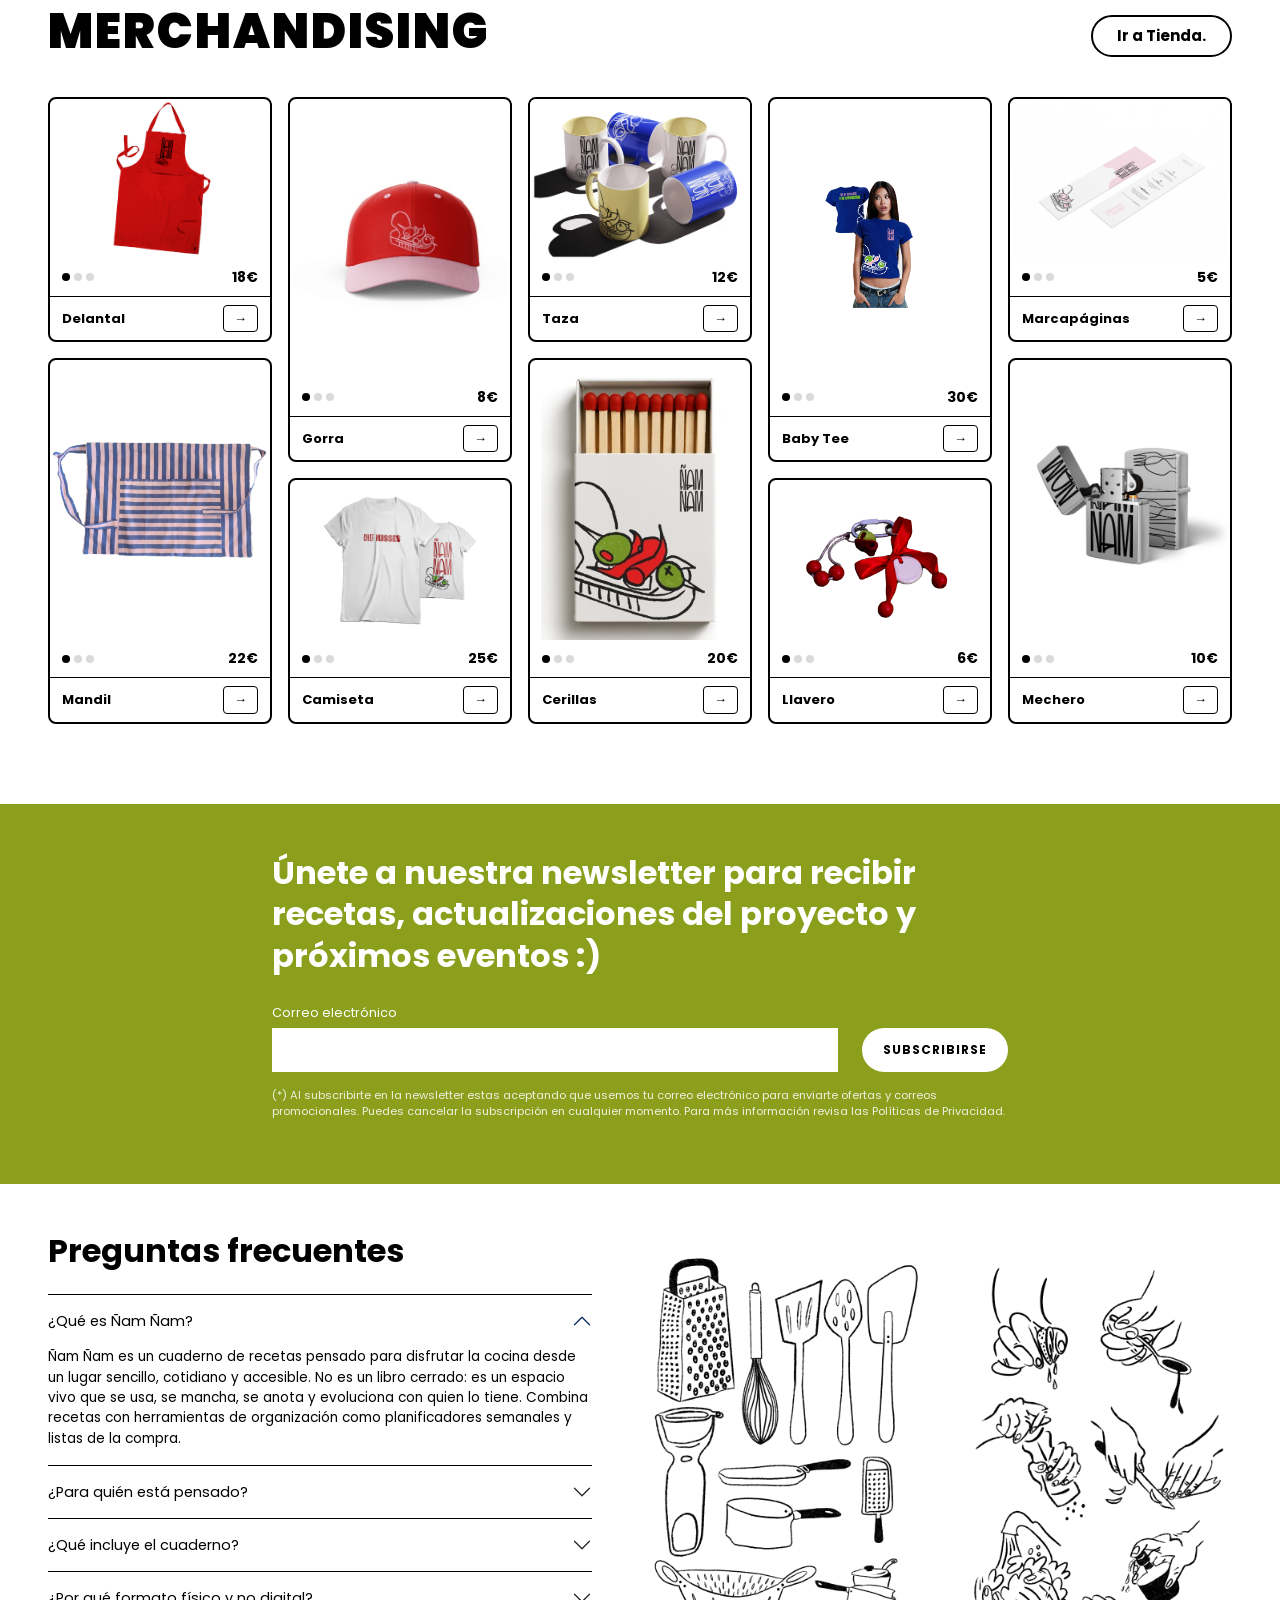
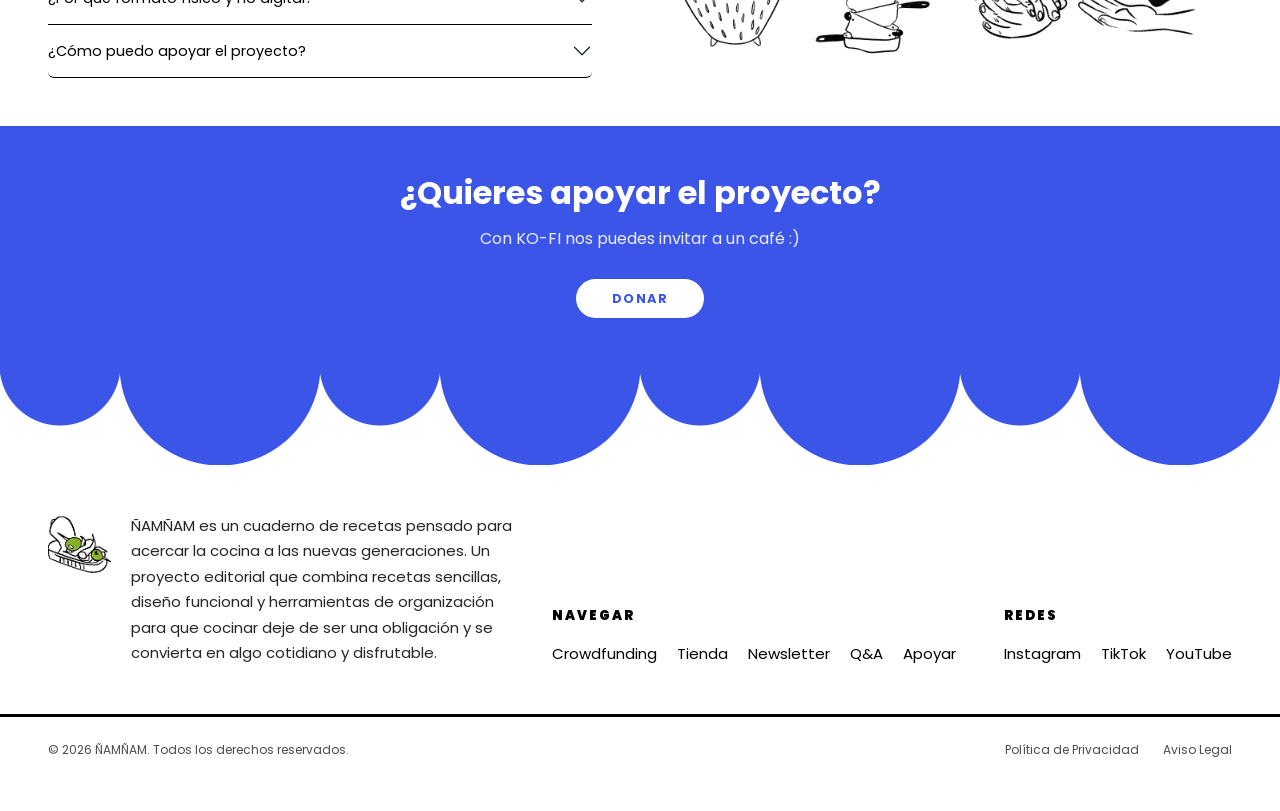
==== commit b547dd6a: "Ultimas imagenes" ====
--- a/index.html
+++ b/index.html
@@ -450,11 +450,10 @@
                     </div>
                 </div>
 
-                <!-- Columna derecha: Video -->
-                <div class="col-12 col-md-6 mt-5 mt-md-0 d-flex">
-                    <div class="faq-video-placeholder">
-                        <span class="faq-video-label">VIDEO</span>
-                    </div>
+                <!-- Columna derecha: Ilustraciones -->
+                <div class="col-12 col-md-6 mt-5 mt-md-0 d-flex flex-row gap-3 align-items-center justify-content-center">
+                    <img src="img/Ilustraciones-1.png" alt="Ilustración 1" class="img-fluid" style="max-width: 50%;">
+                    <img src="img/Ilustraciones-2.png" alt="Ilustración 2" class="img-fluid" style="max-width: 50%;">
                 </div>
 
             </div>
